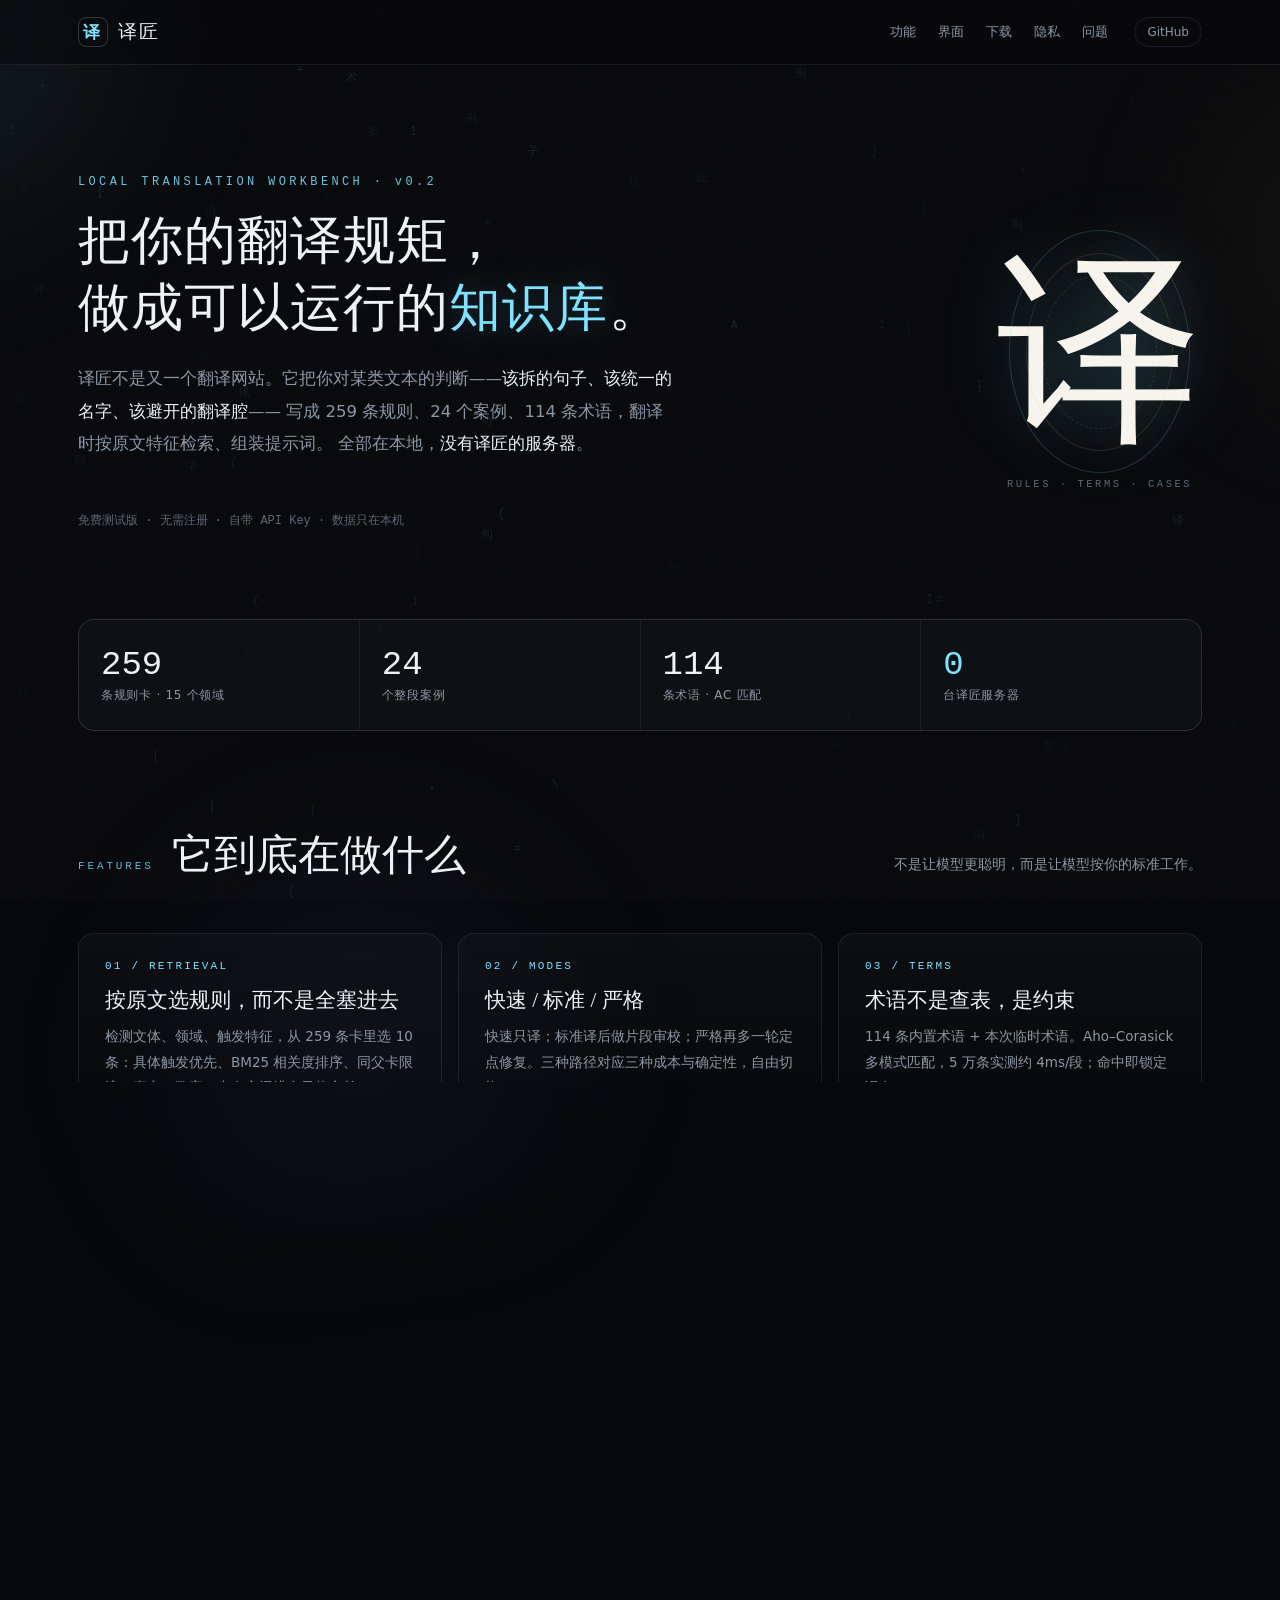
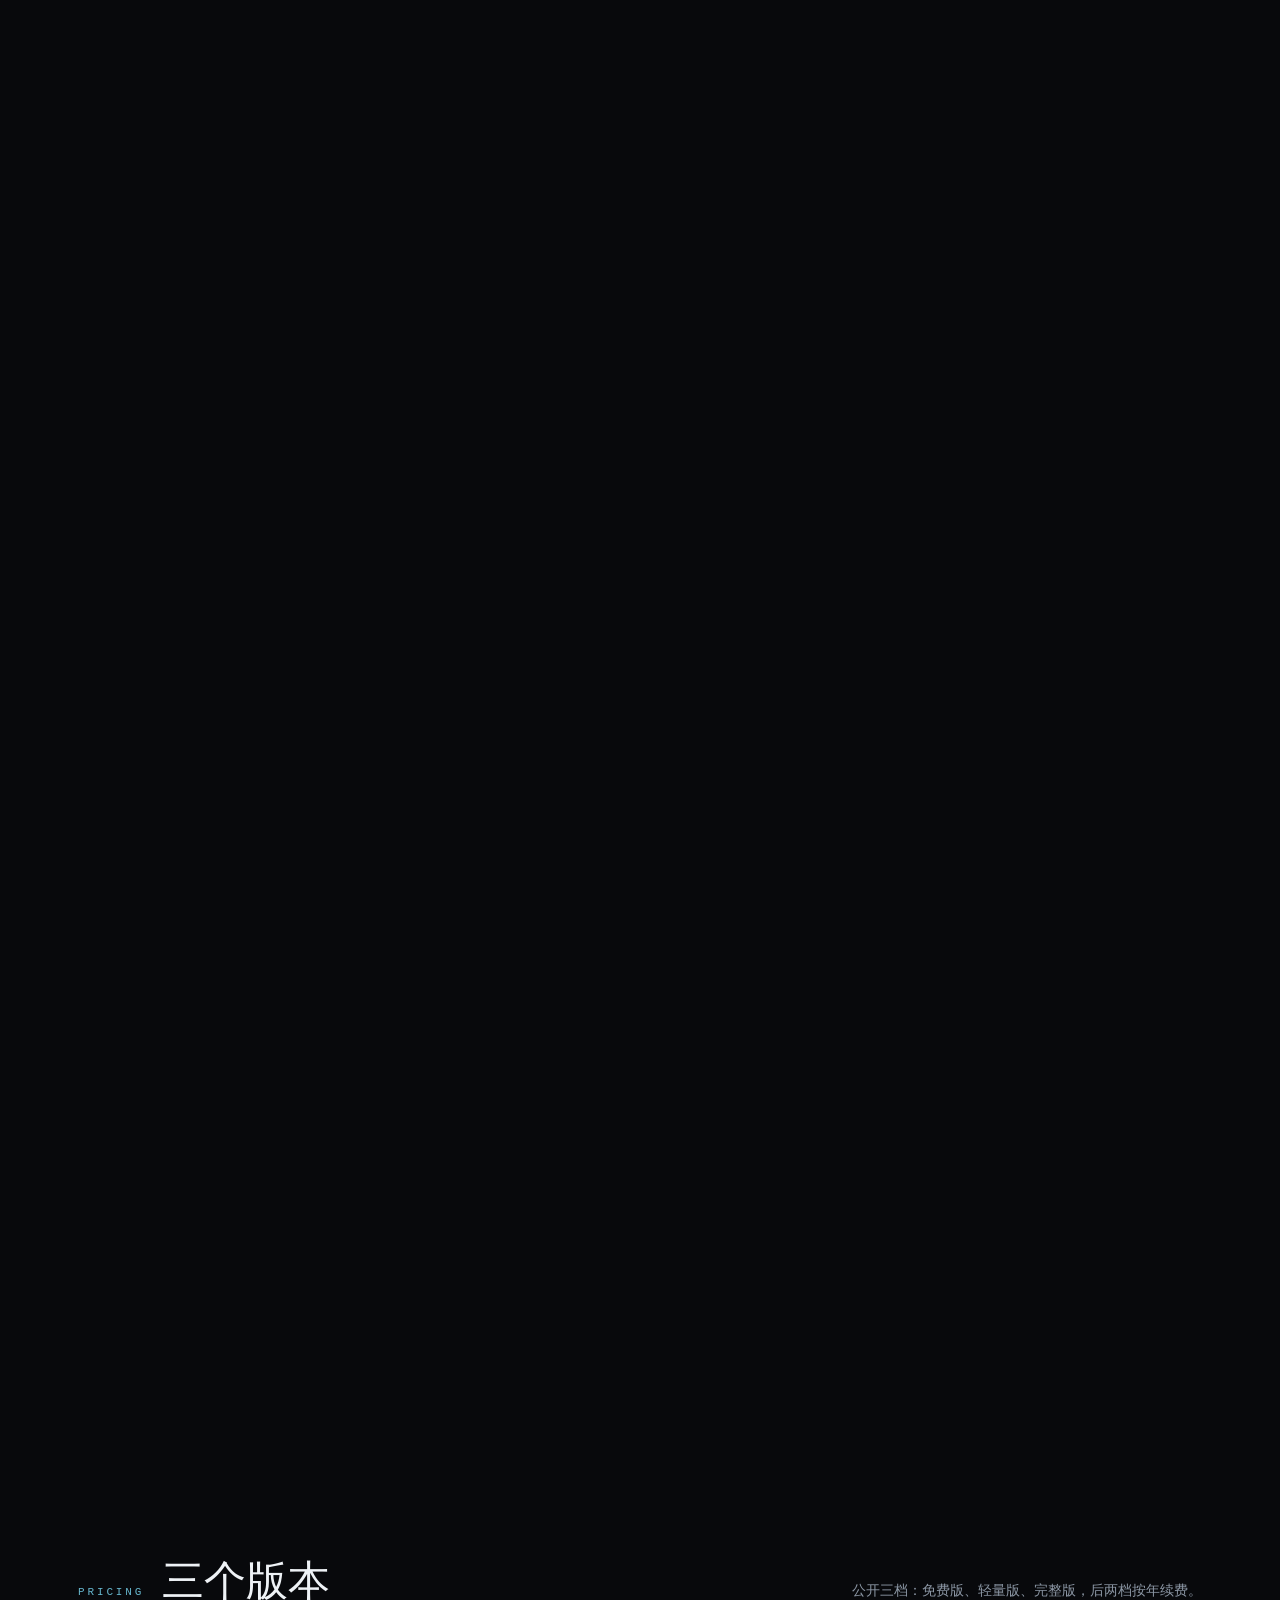
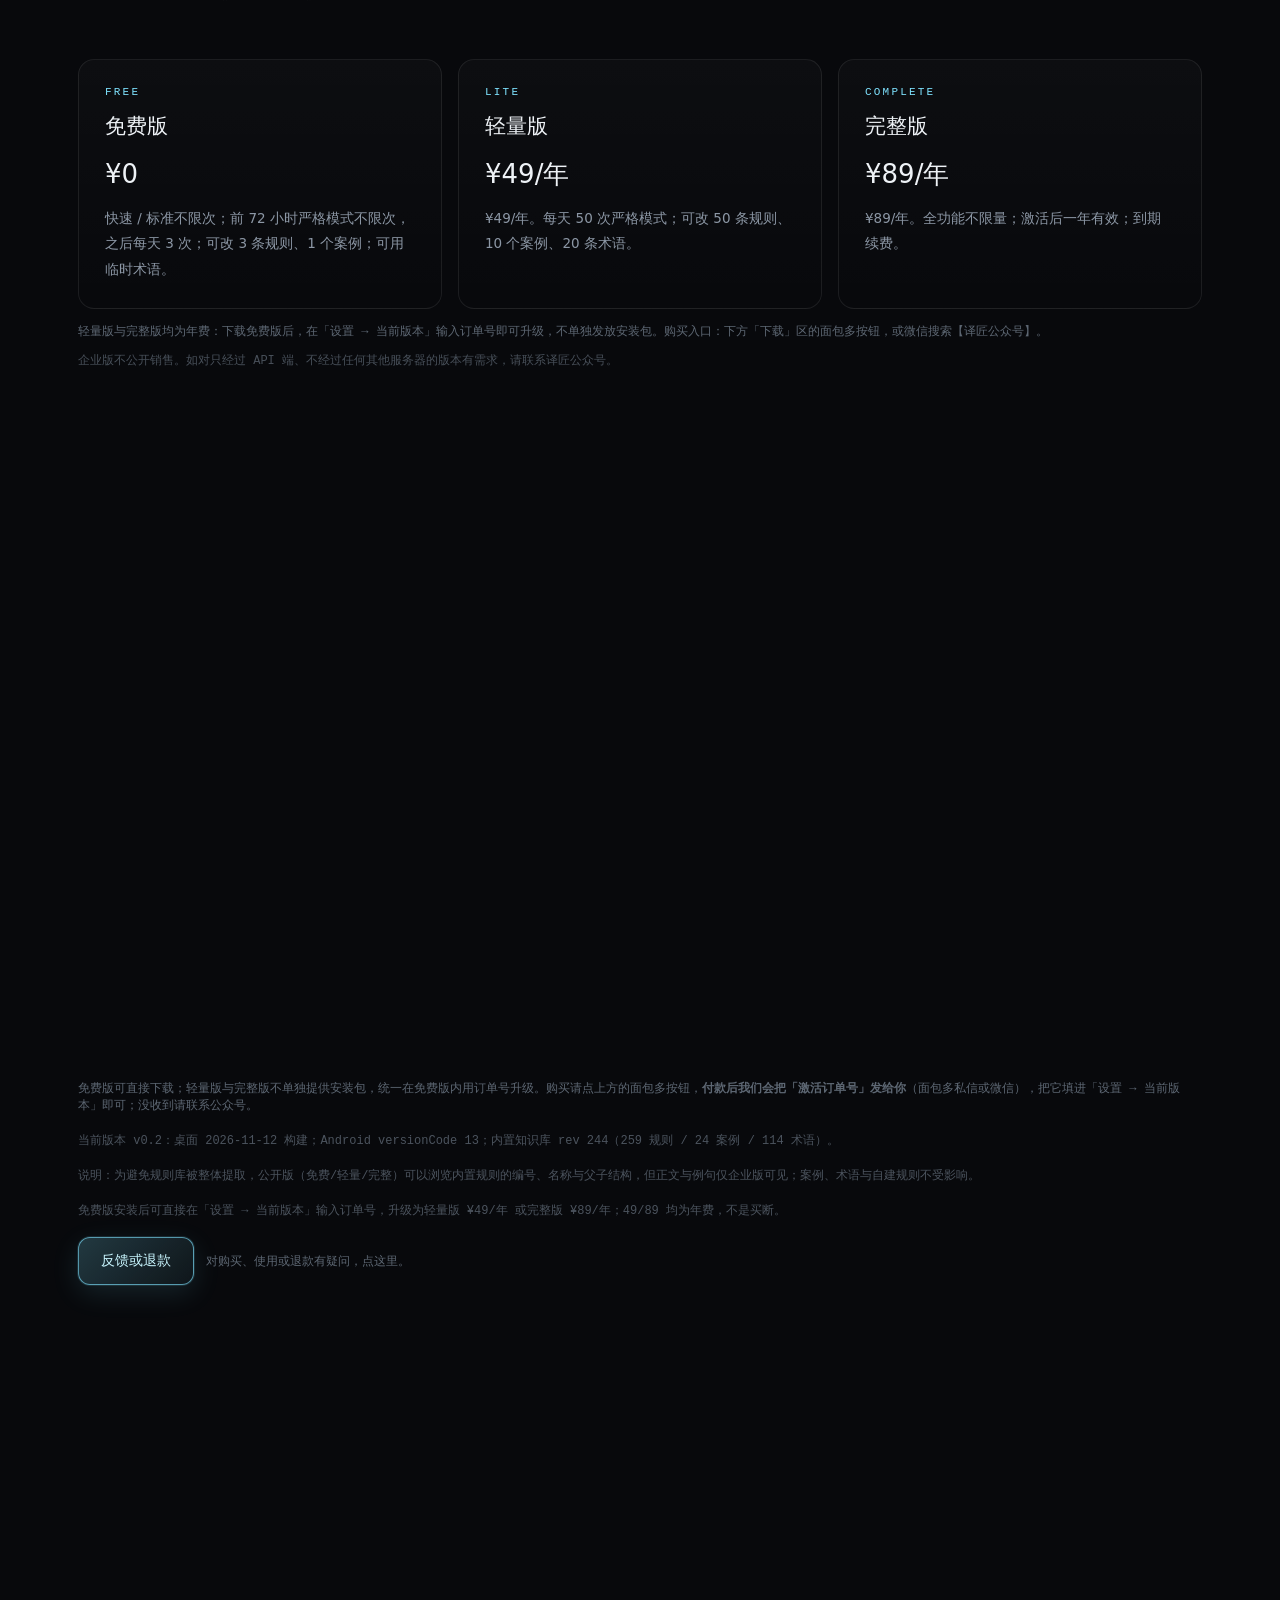
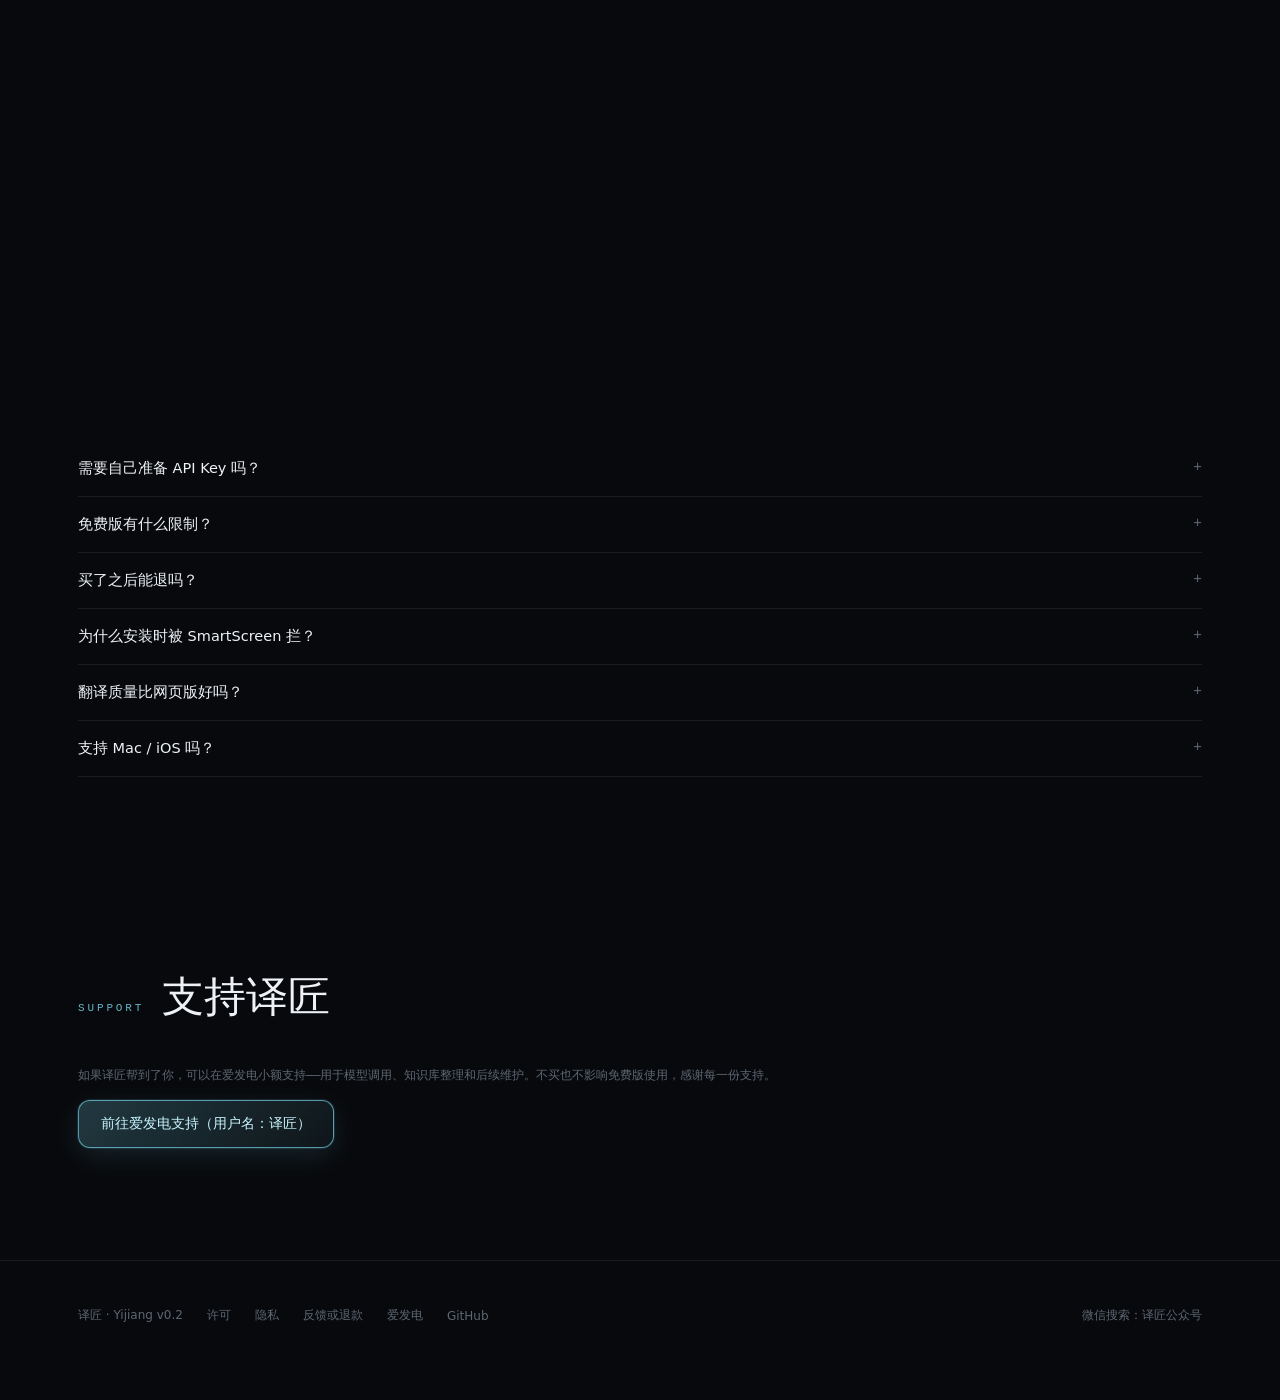
==== docs/index.html @ 6103baf6 "site: 爱发电改为下单页链接；versionCode 13" ====
<!doctype html>
<html lang="zh-CN">
<head>
<meta charset="utf-8" />
<meta name="viewport" content="width=device-width, initial-scale=1" />
<title>译匠 · 把你的翻译规矩，变成一套可以运行的知识库</title>
<meta name="description" content="译匠是一个装在本机的英汉翻译工作台：259 条规则、24 个案例、114 条术语，全部在本地。免费测试版，Windows 与 Android 可直接下载。" />
<meta name="theme-color" content="#08090c" />
<meta property="og:type" content="website" />
<meta property="og:title" content="译匠 · 把你的翻译规矩，变成一套可以运行的知识库" />
<meta property="og:description" content="本机运行的英汉翻译工作台：259 条规则、24 个案例、114 条术语参与提示词。免费测试版，Windows 与 Android 可直接下载。" />
<meta property="og:image" content="assets/desktop-main.png" />
<meta name="twitter:card" content="summary_large_image" />
<meta name="twitter:title" content="译匠 · 本地翻译工作台" />
<meta name="twitter:description" content="按你的规则与术语翻译，没有服务器，数据在本机。" />
<meta name="twitter:image" content="assets/desktop-main.png" />
<script src="config.js"></script>
<link rel="icon" href="data:image/svg+xml,%3Csvg xmlns='http://www.w3.org/2000/svg' viewBox='0 0 64 64'%3E%3Crect width='64' height='64' rx='14' fill='%230b0d10'/%3E%3Ctext x='32' y='46' font-size='40' text-anchor='middle' fill='%23eef2f6' font-family='serif'%3E%E8%AF%91%3C/text%3E%3C/svg%3E" />
<style>
  :root{
    --bg:#08090c; --bg2:#0c0f14; --ink:#eef2f6; --dim:#8c97a5; --faint:#5d6773;
    --teal:#7fe3ff; --amber:#ffb15c; --line:rgba(255,255,255,.08);
    --serif:"Songti SC","Noto Serif SC","Source Han Serif SC",SimSun,Georgia,serif;
    --sans:"PingFang SC","Microsoft YaHei","Noto Sans SC",system-ui,-apple-system,sans-serif;
    --mono:Consolas,"SFMono-Regular",Menlo,monospace;
  }
  *{box-sizing:border-box}
  html{scroll-behavior:smooth}
  body{
    margin:0;background:var(--bg);color:var(--ink);font-family:var(--sans);
    -webkit-font-smoothing:antialiased;overflow-x:hidden;
  }
  a{color:inherit;text-decoration:none}
  canvas#bg{position:fixed;inset:0;width:100%;height:100%;z-index:0;opacity:.55;pointer-events:none}
  .aurora{position:fixed;inset:-20%;z-index:0;pointer-events:none;filter:blur(80px);opacity:.5}
  .aurora i{position:absolute;display:block;border-radius:50%}
  .a1{width:46vw;height:46vw;left:-8vw;top:-6vw;background:radial-gradient(circle,rgba(127,227,255,.20),transparent 65%);animation:drift1 26s ease-in-out infinite alternate}
  .a2{width:40vw;height:40vw;right:-6vw;top:18vh;background:radial-gradient(circle,rgba(255,177,92,.14),transparent 65%);animation:drift2 32s ease-in-out infinite alternate}
  .a3{width:52vw;height:52vw;left:22vw;bottom:-24vw;background:radial-gradient(circle,rgba(120,140,255,.12),transparent 65%);animation:drift1 38s ease-in-out infinite alternate-reverse}
  @keyframes drift1{to{transform:translate3d(6vw,4vh,0) scale(1.12)}}
  @keyframes drift2{to{transform:translate3d(-5vw,-3vh,0) scale(1.08)}}
  .grain{position:fixed;inset:0;z-index:1;pointer-events:none;opacity:.05;
    background-image:url("data:image/svg+xml,%3Csvg xmlns='http://www.w3.org/2000/svg' width='160' height='160'%3E%3Cfilter id='n'%3E%3CfeTurbulence type='fractalNoise' baseFrequency='.8' numOctaves='2'/%3E%3C/filter%3E%3Crect width='160' height='160' filter='url(%23n)' opacity='.55'/%3E%3C/svg%3E")}
  .wrap{position:relative;z-index:2;max-width:1180px;margin:0 auto;padding:0 28px}

  nav{position:sticky;top:0;z-index:20;backdrop-filter:blur(14px);background:rgba(8,9,12,.55);border-bottom:1px solid var(--line)}
  nav .wrap{display:flex;align-items:center;gap:26px;height:64px}
  .brand{display:flex;align-items:center;gap:10px;font-family:var(--serif);font-size:19px;letter-spacing:.12em}
  .brand b{display:grid;place-items:center;width:30px;height:30px;border:1px solid rgba(255,255,255,.18);border-radius:8px;font-size:17px;color:var(--teal)}
  nav .links{display:flex;gap:22px;margin-left:auto;font-size:13px;color:var(--dim)}
  nav .links a:hover{color:var(--ink)}
  nav .gh{font-size:12px;border:1px solid var(--line);padding:7px 12px;border-radius:999px;color:var(--dim)}
  nav .gh:hover{color:var(--ink);border-color:rgba(255,255,255,.25)}

  header{display:flex;align-items:center;padding:110px 0 70px;position:relative}
  .hero{display:grid;grid-template-columns:minmax(0,1.28fr) minmax(0,.72fr);gap:48px;align-items:center;width:100%;min-width:0}
  .hero>div{min-width:0}
  .eyebrow{font-family:var(--mono);font-size:12px;letter-spacing:.28em;color:var(--teal);opacity:.85}
  h1{font-family:var(--serif);font-weight:500;font-size:clamp(30px,4.1vw,58px);line-height:1.28;margin:18px 0 0;letter-spacing:.02em;max-width:100%;overflow-wrap:anywhere}
  h1 em{font-style:normal;color:var(--teal);text-shadow:0 0 38px rgba(127,227,255,.28)}
  .lede{margin-top:22px;font-size:16.5px;line-height:1.95;color:var(--dim);max-width:36em;overflow-wrap:anywhere}
  .lede b{color:var(--ink);font-weight:500}
  .cta{display:flex;gap:12px;margin-top:34px;flex-wrap:wrap}
  .btn{display:inline-flex;align-items:center;gap:10px;padding:14px 22px;border-radius:12px;font-size:14px;border:1px solid var(--line);transition:.25s;background:rgba(255,255,255,.02)}
  .btn:hover{transform:translateY(-2px);border-color:rgba(255,255,255,.26);background:rgba(255,255,255,.05)}
  .btn.primary{background:linear-gradient(135deg,rgba(127,227,255,.16),rgba(127,227,255,.04));border-color:rgba(127,227,255,.4);color:#dff8ff}
  .btn small{display:block;color:var(--faint);font-size:10.5px;margin-top:2px}
  .note{margin-top:18px;font-size:12px;color:var(--faint);font-family:var(--mono)}

  .glyph{position:relative;display:grid;place-items:center;aspect-ratio:1;max-width:420px;margin-left:auto}
  .glyph .ring{position:absolute;inset:6%;border:1px solid rgba(127,227,255,.18);border-radius:50%;animation:spin 26s linear infinite}
  .glyph .ring:nth-child(2){inset:14%;border-color:rgba(255,177,92,.14);animation-duration:40s;animation-direction:reverse}
  .glyph .ring:nth-child(3){inset:22%;border-style:dashed;border-color:rgba(255,255,255,.1);animation-duration:60s}
  @keyframes spin{to{transform:rotate(360deg)}}
  .glyph .zi{font-family:var(--serif);font-size:clamp(120px,16vw,210px);color:#f7f4ee;text-shadow:0 0 60px rgba(127,227,255,.22),0 0 120px rgba(127,227,255,.1);animation:breathe 6s ease-in-out infinite}
  @keyframes breathe{0%,100%{opacity:.92;transform:scale(1)}50%{opacity:1;transform:scale(1.02)}}
  .glyph .cap{position:absolute;bottom:0;font-family:var(--mono);font-size:10.5px;letter-spacing:.24em;color:var(--faint);white-space:nowrap}

  .stats{display:grid;grid-template-columns:repeat(4,1fr);gap:1px;background:var(--line);border:1px solid var(--line);border-radius:16px;overflow:hidden;margin:20px 0 0}
  .stat{background:rgba(10,12,16,.72);padding:26px 22px}
  .stat b{display:block;font-family:var(--mono);font-size:34px;font-weight:500;color:var(--ink)}
  .stat span{font-size:12px;color:var(--dim);letter-spacing:.06em}
  .stat i{font-style:normal;color:var(--teal)}

  section{padding:96px 0;position:relative}
  .sec-head{display:flex;align-items:baseline;gap:18px;margin-bottom:42px}
  .sec-head h2{font-family:var(--serif);font-weight:500;font-size:clamp(28px,3.4vw,42px);margin:0}
  .sec-head span{font-family:var(--mono);font-size:11px;letter-spacing:.26em;color:var(--teal);opacity:.8}
  .sec-head p{color:var(--dim);font-size:14px;margin-left:auto;max-width:30em;line-height:1.8}

  .grid{display:grid;grid-template-columns:repeat(3,1fr);gap:16px}
  .card{border:1px solid var(--line);border-radius:16px;padding:26px;background:linear-gradient(180deg,rgba(255,255,255,.025),rgba(255,255,255,.005));transition:.3s;position:relative;overflow:hidden}
  .card:hover{transform:translateY(-4px);border-color:rgba(127,227,255,.24)}
  .card:before{content:"";position:absolute;inset:0;pointer-events:none;background:radial-gradient(400px 160px at 20% 0,rgba(127,227,255,.08),transparent 70%);opacity:0;transition:.3s}
  .card:hover:before{opacity:1}
  .card .k{font-family:var(--mono);font-size:11px;color:var(--teal);letter-spacing:.2em}
  .card h3{font-family:var(--serif);font-weight:500;font-size:21px;margin:14px 0 10px}
  .card p{font-size:13.5px;line-height:1.9;color:var(--dim);margin:0}

  .shots{display:grid;grid-template-columns:1.35fr .65fr;gap:18px;align-items:start}
  .shot{border:1px solid var(--line);border-radius:16px;overflow:hidden;background:#0b0e12;position:relative}
  .shot img{width:100%;display:block;opacity:.95;max-height:520px;object-fit:cover;object-position:top center}
  .shot .tag{position:absolute;left:14px;top:14px;font-family:var(--mono);font-size:10.5px;letter-spacing:.16em;color:var(--teal);background:rgba(8,10,14,.7);border:1px solid rgba(127,227,255,.2);padding:5px 9px;border-radius:6px}
  .shot-row{display:grid;grid-template-columns:1fr 1fr;gap:18px;margin-top:18px}

  .steps{display:grid;grid-template-columns:repeat(3,1fr);gap:18px;counter-reset:s}
  .step{border-top:1px solid var(--line);padding-top:20px;position:relative}
  .step:before{counter-increment:s;content:"0" counter(s);font-family:var(--mono);font-size:11px;color:var(--amber);letter-spacing:.2em}
  .step h3{font-size:17px;margin:12px 0 8px;font-weight:500}
  .step p{color:var(--dim);font-size:13px;line-height:1.85;margin:0}

  .btn-refund{border-color:rgba(127,227,255,.62);color:#c9f6ff;background:linear-gradient(135deg,rgba(127,227,255,.22),rgba(127,227,255,.06));box-shadow:0 0 0 1px rgba(127,227,255,.12),0 8px 28px rgba(127,227,255,.12)}
  .btn-refund:hover{border-color:rgba(127,227,255,.9);color:#eaffff;box-shadow:0 0 0 1px rgba(127,227,255,.25),0 10px 34px rgba(127,227,255,.22)}
  .warn-banner{display:flex;gap:12px;align-items:flex-start;border:1px solid rgba(255,196,92,.45);background:rgba(255,196,92,.08);border-radius:12px;padding:14px 16px;margin:18px 0 0;color:#ffd9a0;font-size:13.5px;line-height:1.8}
  .warn-banner b{color:#ffe6bc}
  .dl{display:grid;grid-template-columns:repeat(3,1fr);gap:18px}
  .dl .card{padding:30px}
  .dl .meta{font-family:var(--mono);font-size:11px;color:var(--faint);margin-top:14px}
  .dl .btn{margin-top:18px;width:100%;justify-content:center}

  .privacy{display:grid;grid-template-columns:1fr 1fr;gap:40px;align-items:center;border:1px solid var(--line);border-radius:20px;padding:38px;background:rgba(255,255,255,.015)}
  .privacy h2{font-family:var(--serif);font-weight:500;font-size:30px;margin:0 0 14px}
  .privacy p{color:var(--dim);font-size:13.5px;line-height:1.95;margin:0 0 10px}
  .kv{font-family:var(--mono);font-size:12px;color:var(--dim);display:grid;gap:9px}
  .kv b{color:var(--ink);font-weight:500}

  details{border-bottom:1px solid var(--line);padding:18px 0}
  details summary{cursor:pointer;font-size:14.5px;list-style:none;display:flex;justify-content:space-between;gap:20px}
  details summary::-webkit-details-marker{display:none}
  details summary:after{content:"+";color:var(--faint);font-family:var(--mono)}
  details[open] summary:after{content:"–"}
  details p{color:var(--dim);font-size:13px;line-height:1.9;margin:12px 0 0}

  .sums{border:1px solid var(--line);border-radius:12px;margin-top:20px;padding:0 18px;background:rgba(255,255,255,.012)}
  .sums summary{padding:14px 0;font-size:13px;color:var(--dim)}
  .sums-body{padding:0 0 16px;display:grid;gap:12px}
  .sums pre{margin:0;font-family:var(--mono);font-size:11.5px;line-height:1.9;color:var(--faint);white-space:pre-wrap;word-break:break-all}
  .sums .btn{justify-self:start;padding:8px 14px;font-size:12px;cursor:pointer}
  .sums .btn.done{border-color:rgba(127,227,255,.5);color:var(--teal)}
  footer{border-top:1px solid var(--line);padding:46px 0 70px;color:var(--faint);font-size:12px}
  footer .row{display:flex;gap:24px;flex-wrap:wrap;align-items:center}
  footer a:hover{color:var(--ink)}

  .reveal{opacity:0;transform:translateY(18px);transition:opacity .8s cubic-bezier(.2,.7,.2,1),transform .8s cubic-bezier(.2,.7,.2,1)}
  .reveal.in{opacity:1;transform:none}

  @media (max-width:900px){
    .hero{grid-template-columns:1fr;gap:34px}
    .glyph{max-width:280px;margin:0 auto}
    .stats{grid-template-columns:repeat(2,1fr)}
    .grid,.dl,.steps{grid-template-columns:1fr}
    .shots,.privacy{grid-template-columns:1fr}
    .shot-row{grid-template-columns:1fr}
    nav .links{display:none}
    section{padding:70px 0}
    .sec-head{flex-direction:column;gap:8px}
    .sec-head p{margin-left:0}
  }
  @media (max-width:520px){
    .wrap{padding:0 20px}
    header{padding:56px 0 26px}
    .hero{gap:22px}
    h1{font-size:26px;line-height:1.34}
    .lede{font-size:13.5px;line-height:1.9;margin-top:16px}
    .eyebrow{font-size:10.5px;letter-spacing:.2em}
    .cta{gap:9px;margin-top:22px}
    .cta .btn{width:100%;justify-content:center;padding:12px 16px}
    .note{font-size:11px;line-height:1.7}
    .glyph{max-width:168px}
    .glyph .cap{font-size:8.5px;letter-spacing:.12em;bottom:-2px}
    .stats{grid-template-columns:1fr 1fr;margin-top:8px}
    .stat{padding:18px 16px}
    .stat b{font-size:26px}
    .stat span{font-size:11px}
    section{padding:52px 0}
    .sec-head{margin-bottom:26px}
    .sec-head h2{font-size:26px}
    .card{padding:20px}
    .privacy{padding:24px 20px}
    .privacy h2{font-size:24px}
    .shot img{max-height:360px}
    footer{padding:32px 0 48px}
  }
</style>
</head>
<body>
<canvas id="bg"></canvas>
<div class="aurora"><i class="a1"></i><i class="a2"></i><i class="a3"></i></div>
<div class="grain"></div>

<nav>
  <div class="wrap">
    <a class="brand" href="#top"><b>译</b>译匠</a>
    <div class="links">
      <a href="#features">功能</a>
      <a href="#shots">界面</a>
      <a href="#download">下载</a>
      <a href="#privacy">隐私</a>
      <a href="#faq">问题</a>
    </div>
    <a class="gh" data-github href="https://github.com" target="_blank" rel="noopener">GitHub</a>
  </div>
</nav>

<header id="top">
  <div class="wrap hero">
    <div>
      <div class="eyebrow">LOCAL TRANSLATION WORKBENCH · v0.2</div>
      <h1>把你的翻译规矩，<br/>做成可以运行的<em>知识库</em>。</h1>
      <p class="lede">
        译匠不是又一个翻译网站。它把你对某类文本的判断——<b>该拆的句子、该统一的名字、该避开的翻译腔</b>——
        写成 259 条规则、24 个案例、114 条术语，翻译时按原文特征检索、组装提示词。
        全部在本地，<b>没有译匠的服务器</b>。
      </p>
      <div class="cta">
        
        
        
      </div>
      <div class="note">免费测试版 · 无需注册 · 自带 API Key · 数据只在本机</div>
    </div>
    <div class="glyph">
      <span class="ring"></span><span class="ring"></span><span class="ring"></span>
      <span class="zi">译</span>
      <span class="cap">RULES · TERMS · CASES</span>
    </div>
  </div>
</header>

<div class="wrap">
  <div class="stats reveal">
    <div class="stat"><b>259</b><span>条规则卡 · 15 个领域</span></div>
    <div class="stat"><b>24</b><span>个整段案例</span></div>
    <div class="stat"><b>114</b><span>条术语 · AC 匹配</span></div>
    <div class="stat"><b><i>0</i></b><span>台译匠服务器</span></div>
  </div>
</div>

<section id="features">
  <div class="wrap">
    <div class="sec-head reveal"><span>FEATURES</span><h2>它到底在做什么</h2><p>不是让模型更聪明，而是让模型按你的标准工作。</p></div>
    <div class="grid">
      <div class="card reveal"><div class="k">01 / RETRIEVAL</div><h3>按原文选规则，而不是全塞进去</h3><p>检测文体、领域、触发特征，从 259 条卡里选 10 条：具体触发优先、BM25 相关度排序、同父卡限流。事实、数字、专名永远排在风格之前。</p></div>
      <div class="card reveal"><div class="k">02 / MODES</div><h3>快速 / 标准 / 严格</h3><p>快速只译；标准译后做片段审校；严格再多一轮定点修复。三种路径对应三种成本与确定性，自由切换。</p></div>
      <div class="card reveal"><div class="k">03 / TERMS</div><h3>术语不是查表，是约束</h3><p>114 条内置术语 + 本次临时术语。Aho–Corasick 多模式匹配，5 万条实测约 4ms/段；命中即锁定译名。</p></div>
      <div class="card reveal"><div class="k">04 / CASES</div><h3>整段案例，学的是处理方式</h3><p>24 个整段参考译例，覆盖文学、诗歌、政经、法律、商务、科技、旅游。只取方法，不要求照抄。</p></div>
      <div class="card reveal"><div class="k">05 / KNOWLEDGE</div><h3>父子卡、方向、阶段、冲突组</h3><p>规则有 scope、stage、direction、trigger、precedence、conflict_group。同层冲突按“具体优先”，仍冲突则显式标记，不静默裁决。</p></div>
      <div class="card reveal"><div class="k">06 / PRIVACY</div><h3>没有内容服务器</h3><p>历史在 SQLite，知识库与 Key 用 DPAPI 加密。原文只发往你选择的模型接口；公开版只有在线激活/续期会连接许可服务器，且只传订单号、随机安装 ID 与激活码。</p></div>
    </div>
  </div>
</section>

<section id="shots">
  <div class="wrap">
    <div class="sec-head reveal"><span>INTERFACE</span><h2>界面</h2><p>左边原文，右边译文；知识库中的案例与术语可浏览；内置规则只显示名称与结构，正文仅企业版开放。</p></div>
    <div class="shots">
      <div class="shot reveal"><span class="tag">DESKTOP · MAIN</span><img src="assets/desktop-main.png" alt="译匠桌面端主界面" loading="lazy" /></div>
      <div class="shot reveal"><span class="tag">ANDROID · HOME</span><img src="assets/android-home.png" alt="译匠 Android 主界面" loading="lazy" /></div>
    </div>
    <div class="shot-row">
      <div class="shot reveal"><span class="tag">KNOWLEDGE BASE</span><img src="assets/desktop-kb.png" alt="知识库规则树" loading="lazy" /></div>
      <div class="shot reveal"><span class="tag">TERMS</span><img src="assets/desktop-terms.png" alt="术语库" loading="lazy" /></div>
    </div>
  </div>
</section>

<section>
  <div class="wrap">
    <div class="sec-head reveal"><span>HOW</span><h2>三步开始</h2></div>
    <div class="steps">
      <div class="step reveal"><h3>安装</h3><p>Windows 双击 Setup 或解压免安装包；Android 安装 APK。首次启动会创建本机数据目录。</p></div>
      <div class="step reveal"><h3>填一个 Key</h3><p>设置里选服务商，填 OpenAI 兼容地址和 API Key。Key 只存在本机。</p></div>
      <div class="step reveal"><h3>翻译</h3><p>粘贴原文，选模式与领域。右侧会显示译文、用到的规则、审校问题。</p></div>
    </div>
  </div>
</section>

<section id="pricing">
  <div class="wrap">
    <div class="sec-head reveal"><span>PRICING</span><h2>三个版本</h2><p>公开三档：免费版、轻量版、完整版，后两档按年续费。</p></div>
    <div class="grid" style="grid-template-columns:repeat(3,1fr)">
      <div class="card reveal"><div class="k">FREE</div><h3>免费版</h3><p style="font-size:26px;color:#eef2f6;margin:6px 0">¥0</p><p>快速 / 标准不限次；前 72 小时严格模式不限次，之后每天 3 次；可改 3 条规则、1 个案例；可用临时术语。</p></div>
      <div class="card reveal"><div class="k">LITE</div><h3>轻量版</h3><p style="font-size:26px;color:#eef2f6;margin:6px 0">¥49/年</p><p>¥49/年。每天 50 次严格模式；可改 50 条规则、10 个案例、20 条术语。</p></div>
      <div class="card reveal"><div class="k">COMPLETE</div><h3>完整版</h3><p style="font-size:26px;color:#eef2f6;margin:6px 0">¥89/年</p><p>¥89/年。全功能不限量；激活后一年有效；到期续费。</p></div>
    </div>
    <p class="note" style="margin-top:14px">轻量版与完整版均为年费：下载免费版后，在「设置 → 当前版本」输入订单号即可升级，不单独发放安装包。购买入口：下方「下载」区的面包多按钮，或微信搜索【译匠公众号】。</p>
    <p class="note" style="margin-top:6px;font-size:12px;opacity:.75">企业版不公开销售。如对只经过 API 端、不经过任何其他服务器的版本有需求，请联系译匠公众号。</p>
  </div>
</section>

<section id="download">
  <div class="wrap">
    <div class="sec-head reveal"><span>DOWNLOAD</span><h2>下载</h2><p>免费版直接下载；轻量版与完整版在免费版内用订单号升级。</p></div>
    <div class="warn-banner reveal"><span>⚠</span><div><b>未做代码签名：</b>Windows SmartScreen 可能提示“未知发布者”。点「更多信息 → 仍要运行」即可安装；如果浏览器拦截，请允许本次下载。</div></div>
    <div class="dl" style="grid-template-columns:repeat(3,1fr)">
      <div class="card reveal">
        <div class="k">FREE · ¥0</div>
        <h3>免费版</h3>
        <p>快速/标准不限次；72 小时后严格模式每天 3 次；可改 3 条规则、1 个案例。</p>
        <div class="meta">Windows 安装包 · Android APK</div>
        <a class="btn primary" href="https://github.com/Yijiang-git/yijiang/releases/download/v0.2/yijiang-free-setup.exe" download>下载 Windows 版</a>
        <a class="btn" href="https://github.com/Yijiang-git/yijiang/releases/download/v0.2/yijiang-free.apk" download style="margin-top:8px">下载 Android 版</a>
      </div>
      <div class="card reveal">
        <div class="k">LITE · ¥49/年</div>
        <h3>轻量版</h3>
        <p>每天 50 次严格模式；可改 50 条规则、10 个案例、20 条术语。年费，在免费版内输入订单号即升级。</p>
        <div class="meta">免费版内升级 · 电脑 / 手机通用</div>
        <a class="btn" href="https://mbd.pub/o/bread/YZaWl5ZyaQ==" target="_blank" rel="noopener">购买轻量版 · ¥49/年</a>
      </div>
      <div class="card reveal">
        <div class="k">COMPLETE · ¥89/年</div>
        <h3>完整版</h3>
        <p>年费、全功能不限量；一年有效，在免费版内输入订单号即升级。</p>
        <div class="meta">免费版内升级 · 电脑 / 手机通用</div>
        <a class="btn" href="https://mbd.pub/o/bread/YZaWlZ9xZw==" target="_blank" rel="noopener">购买完整版 · ¥89/年</a>
      </div>
    </div>
    <p class="note">免费版可直接下载；轻量版与完整版不单独提供安装包，统一在免费版内用订单号升级。购买请点上方的面包多按钮，<b>付款后我们会把「激活订单号」发给你</b>（面包多私信或微信），把它填进「设置 → 当前版本」即可；没收到请联系公众号。</p>
    <p class="note" style="font-size:12px;opacity:.8">当前版本 v0.2：桌面 2026-11-12 构建；Android versionCode 13；内置知识库 rev 244（259 规则 / 24 案例 / 114 术语）。</p>
    <p class="note" style="font-size:12px;opacity:.8">说明：为避免规则库被整体提取，公开版（免费/轻量/完整）可以浏览内置规则的编号、名称与父子结构，但正文与例句仅企业版可见；案例、术语与自建规则不受影响。</p>
    <p class="note" style="font-size:12px;opacity:.8">免费版安装后可直接在「设置 → 当前版本」输入订单号，升级为轻量版 ¥49/年 或完整版 ¥89/年；49/89 均为年费，不是买断。</p>
    <p class="note"><a class="btn btn-refund" href="refund.html" target="_blank" rel="noopener">反馈或退款</a>　对购买、使用或退款有疑问，点这里。</p>
  </div>
</section>

<section id="privacy">
  <div class="wrap privacy reveal">
    <div>
      <h2>数据，只在你手里</h2>
      <p>没有账号、没有云同步、没有埋点。历史在 SQLite，知识库与 API Key 用 Windows DPAPI 加密；卸载即删除。</p>
      <p>我们不会说“完全离线”。你点翻译时，原文会发给你自己配置的模型服务商——这一点写在隐私说明第一段。</p>
    </div>
    <div class="kv">
      <div>服务器 <b>无</b></div>
      <div>监听地址 <b>127.0.0.1</b></div>
      <div>API Key <b>DPAPI 加密</b></div>
      <div>历史 <b>本机 SQLite</b></div>
      <div>遥测 <b>无</b></div>
      <a class="btn" data-privacy href="privacy.html" style="margin-top:6px">隐私说明</a>
    </div>
  </div>
</section>

<section id="faq">
  <div class="wrap">
    <div class="sec-head reveal"><span>FAQ</span><h2>常见问题</h2></div>
    <details class="reveal"><summary>需要自己准备 API Key 吗？</summary><p>需要。译匠不代充、不代理。任何 OpenAI 兼容的 <code>/chat/completions</code> 接口都可以，DeepSeek、OpenAI、GLM、Kimi、Qwen、硅基流动等。</p></details>
    <details class="reveal"><summary>免费版有什么限制？</summary><p>快速 / 标准永久免费；首次启动后 72 小时内严格模式不限次，之后每天 3 次；可看完整知识库，可新增 3 条规则、1 个案例，术语只能临时使用。额外精修、片段审校、术语导入、知识库导出为付费能力。每天 3 次用完后只锁严格模式，第二天 0 点恢复。</p></details>
    <details class="reveal"><summary>买了之后能退吗？</summary><p>数字产品不适用七天无理由退款。如需退款或反馈，请移步微信公众号【译匠公众号】说明问题和原因，或在购买渠道按平台流程申请。详见 <a href="refund.html" target="_blank" rel="noopener">反馈或退款</a>。</p></details>
    <details class="reveal"><summary>为什么安装时被 SmartScreen 拦？</summary><p>测试版没有做代码签名。点“更多信息 → 仍要运行”。正式版会考虑签名。</p></details>
    <details class="reveal"><summary>翻译质量比网页版好吗？</summary><p>不一定每句都更好。译匠的差别在于：它按你指定的规则和术语翻译，能告诉你用了哪条规则、哪里被审校改过。质量的上限仍取决于你配置的模型。</p></details>
    <details class="reveal"><summary>支持 Mac / iOS 吗？</summary><p>暂不支持。当前是 Windows 与 Android。</p></details>
  </div>
</section>

<section id="support">
  <div class="wrap">
    <div class="sec-head reveal"><span>SUPPORT</span><h2>支持译匠</h2></div>
    <p class="note reveal">如果译匠帮到了你，可以在爱发电小额支持——用于模型调用、知识库整理和后续维护。不买也不影响免费版使用，感谢每一份支持。</p>
    <p class="reveal"><a class="btn btn-refund" href="https://afdian.com/order/create?plan_id=4a42d462d8ed11f18e5f5254001e7c00&product_type=0&remark=&affiliate_code=" target="_blank" rel="noopener">前往爱发电支持（用户名：译匠）</a></p>
  </div>
</section>

<footer>
  <div class="wrap row">
    <span>译匠 · Yijiang v0.2</span>
    <a href="license.html">许可</a>
    <a href="privacy.html">隐私</a>
    <a href="refund.html" target="_blank" rel="noopener">反馈或退款</a>
    <a href="https://afdian.com/order/create?plan_id=4a42d462d8ed11f18e5f5254001e7c00&product_type=0&remark=&affiliate_code=" target="_blank" rel="noopener">爱发电</a>
    <a data-github href="https://github.com" target="_blank" rel="noopener">GitHub</a>
    <span style="margin-left:auto">微信搜索：译匠公众号</span>
  </div>
</footer>

<script>
(() => {
  const c = document.getElementById('bg');
  const ctx = c.getContext('2d');
  let W, H, dpr;
  const glyphs = "01{}[]<>/\\|=+*#AI译匠规则术语案例句子";
  let parts = [];

  function resize(){
    dpr = Math.min(window.devicePixelRatio || 1, 2);
    W = c.clientWidth; H = c.clientHeight;
    c.width = W * dpr; c.height = H * dpr;
    ctx.setTransform(dpr,0,0,dpr,0,0);
    const n = Math.min(90, Math.floor(W / 16));
    parts = Array.from({length: n}, () => ({
      x: Math.random()*W, y: Math.random()*H,
      v: 6 + Math.random()*22, s: 9 + Math.random()*12,
      ch: glyphs[Math.floor(Math.random()*glyphs.length)],
      a: .06 + Math.random()*.18
    }));
  }
  resize();
  addEventListener('resize', resize);

  let last = performance.now();
  function frame(now){
    const dt = Math.min(.05, (now-last)/1000); last = now;
    ctx.clearRect(0,0,W,H);
    ctx.font = '12px Consolas, monospace';
    for(const p of parts){
      p.y += p.v * dt;
      if(p.y > H + 20){ p.y = -20; p.x = Math.random()*W; p.ch = glyphs[Math.floor(Math.random()*glyphs.length)]; }
      ctx.fillStyle = `rgba(127,227,255,${p.a})`;
      ctx.fillText(p.ch, p.x, p.y);
    }
    requestAnimationFrame(frame);
  }
  requestAnimationFrame(frame);

  const io = new IntersectionObserver((es) => {
    for(const e of es) if(e.isIntersecting){ e.target.classList.add('in'); io.unobserve(e.target); }
  }, {threshold:.12});
  document.querySelectorAll('.reveal').forEach(el => io.observe(el));
})();
</script>

<script>
(() => {
  const cfg = Object.assign({
    owner: "YOUR_GITHUB_NAME",
    repo: "yijiang",
    version: "v0.2",
    useGitHub: false
  }, window.YIJIANG_CONFIG || {});

  const configured = cfg.owner && cfg.owner !== "YOUR_GITHUB_NAME";

  document.querySelectorAll("[data-copy]").forEach(btn => {
    btn.addEventListener("click", async () => {
      const el = document.getElementById(btn.dataset.copy);
      if (!el) return;
      const text = el.textContent.trim();
      try {
        await navigator.clipboard.writeText(text);
      } catch (e) {
        const ta = document.createElement("textarea");
        ta.value = text; document.body.appendChild(ta); ta.select();
        document.execCommand("copy"); ta.remove();
      }
      btn.textContent = "已复制";
      btn.classList.add("done");
      setTimeout(() => { btn.textContent = "复制校验值"; btn.classList.remove("done"); }, 1800);
    });
  });

  const gh = document.querySelector("[data-github]");
  if (gh && configured) gh.href = `https://github.com/${cfg.owner}/${cfg.repo}`;
})();
</script>

</body>
</html>
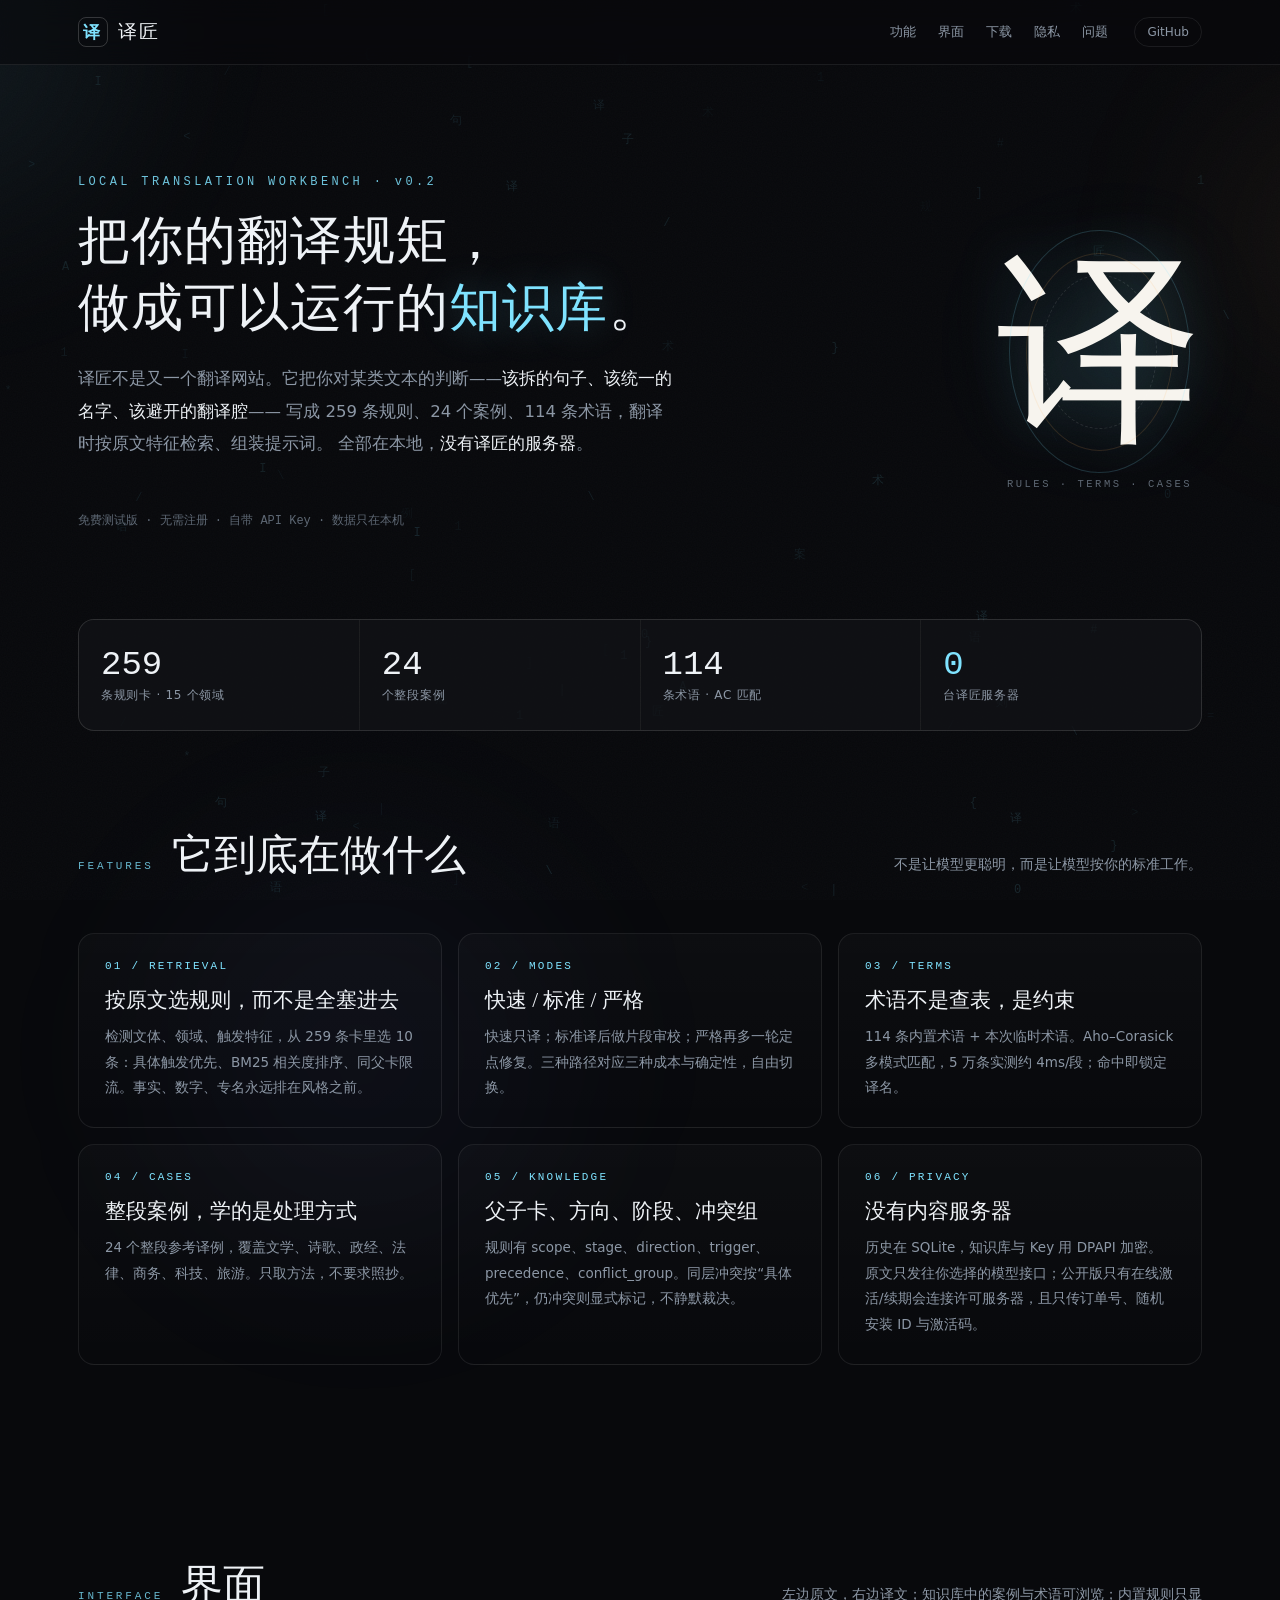
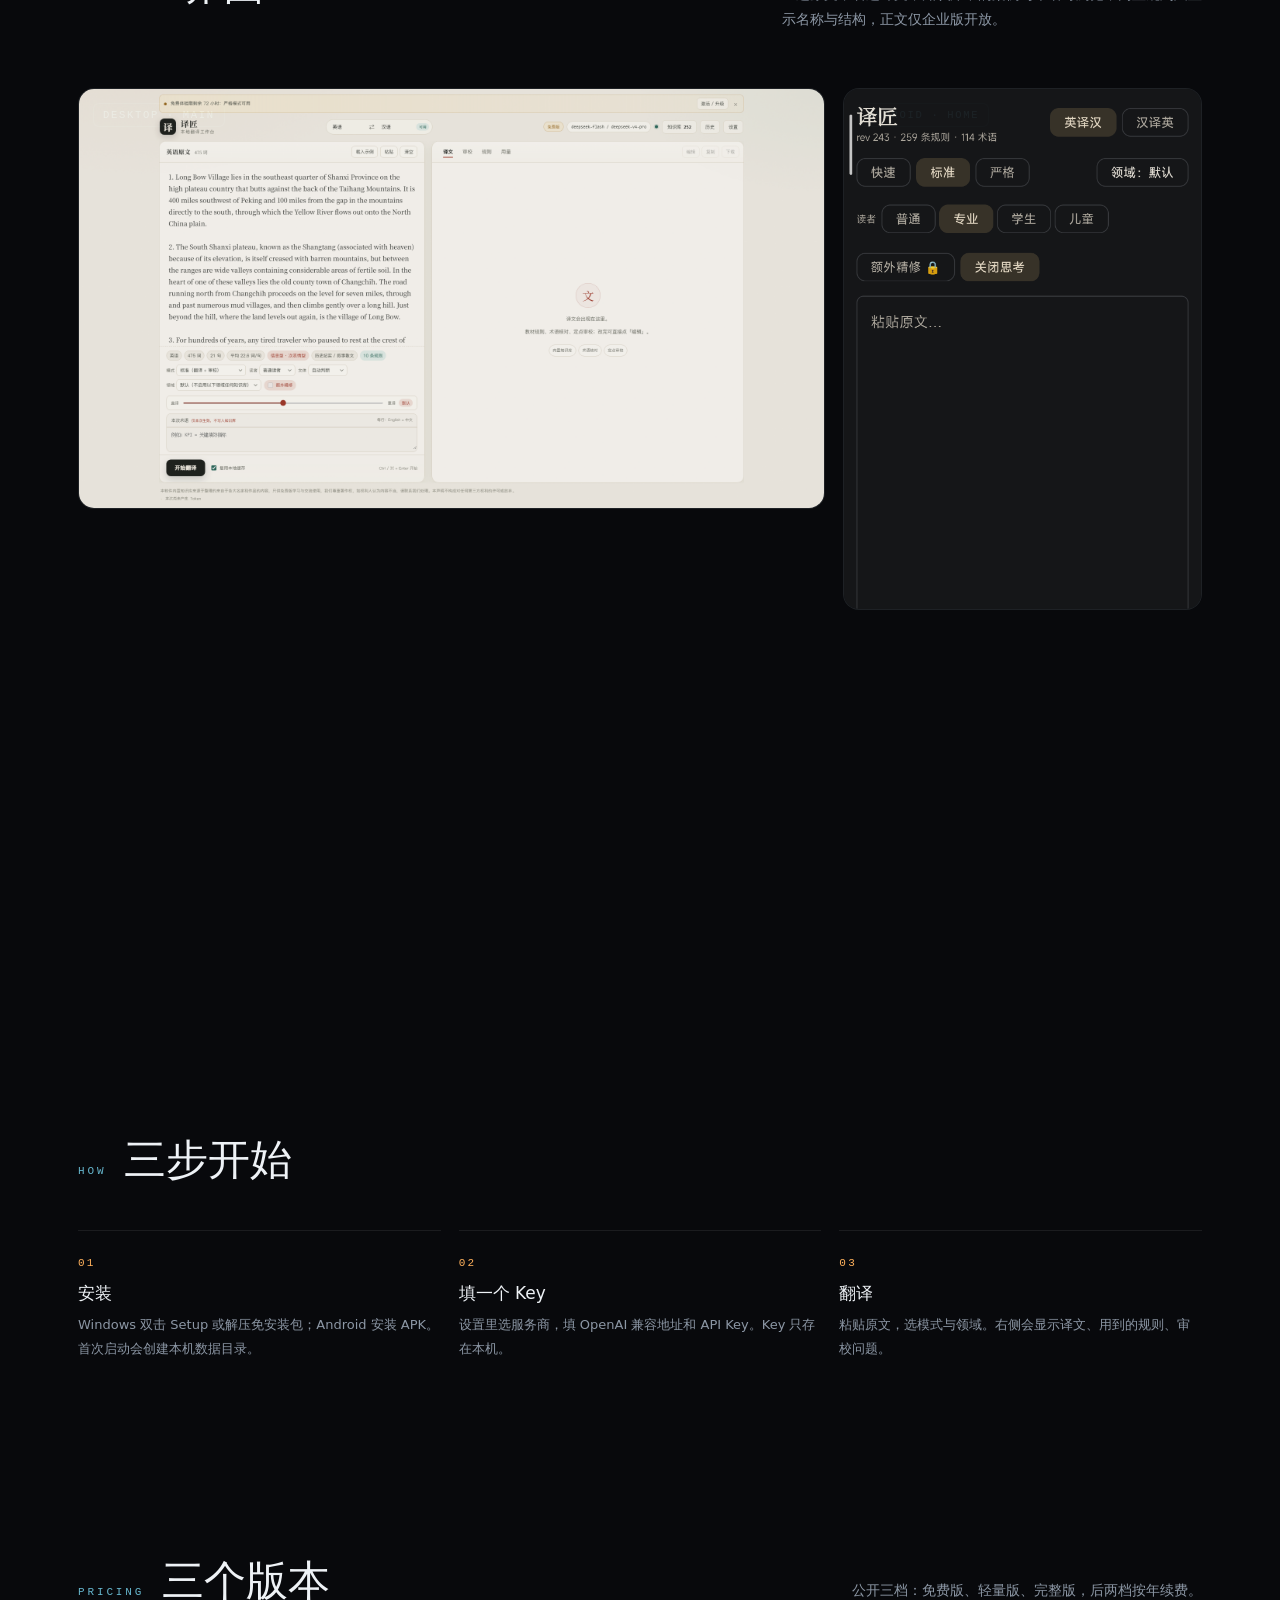
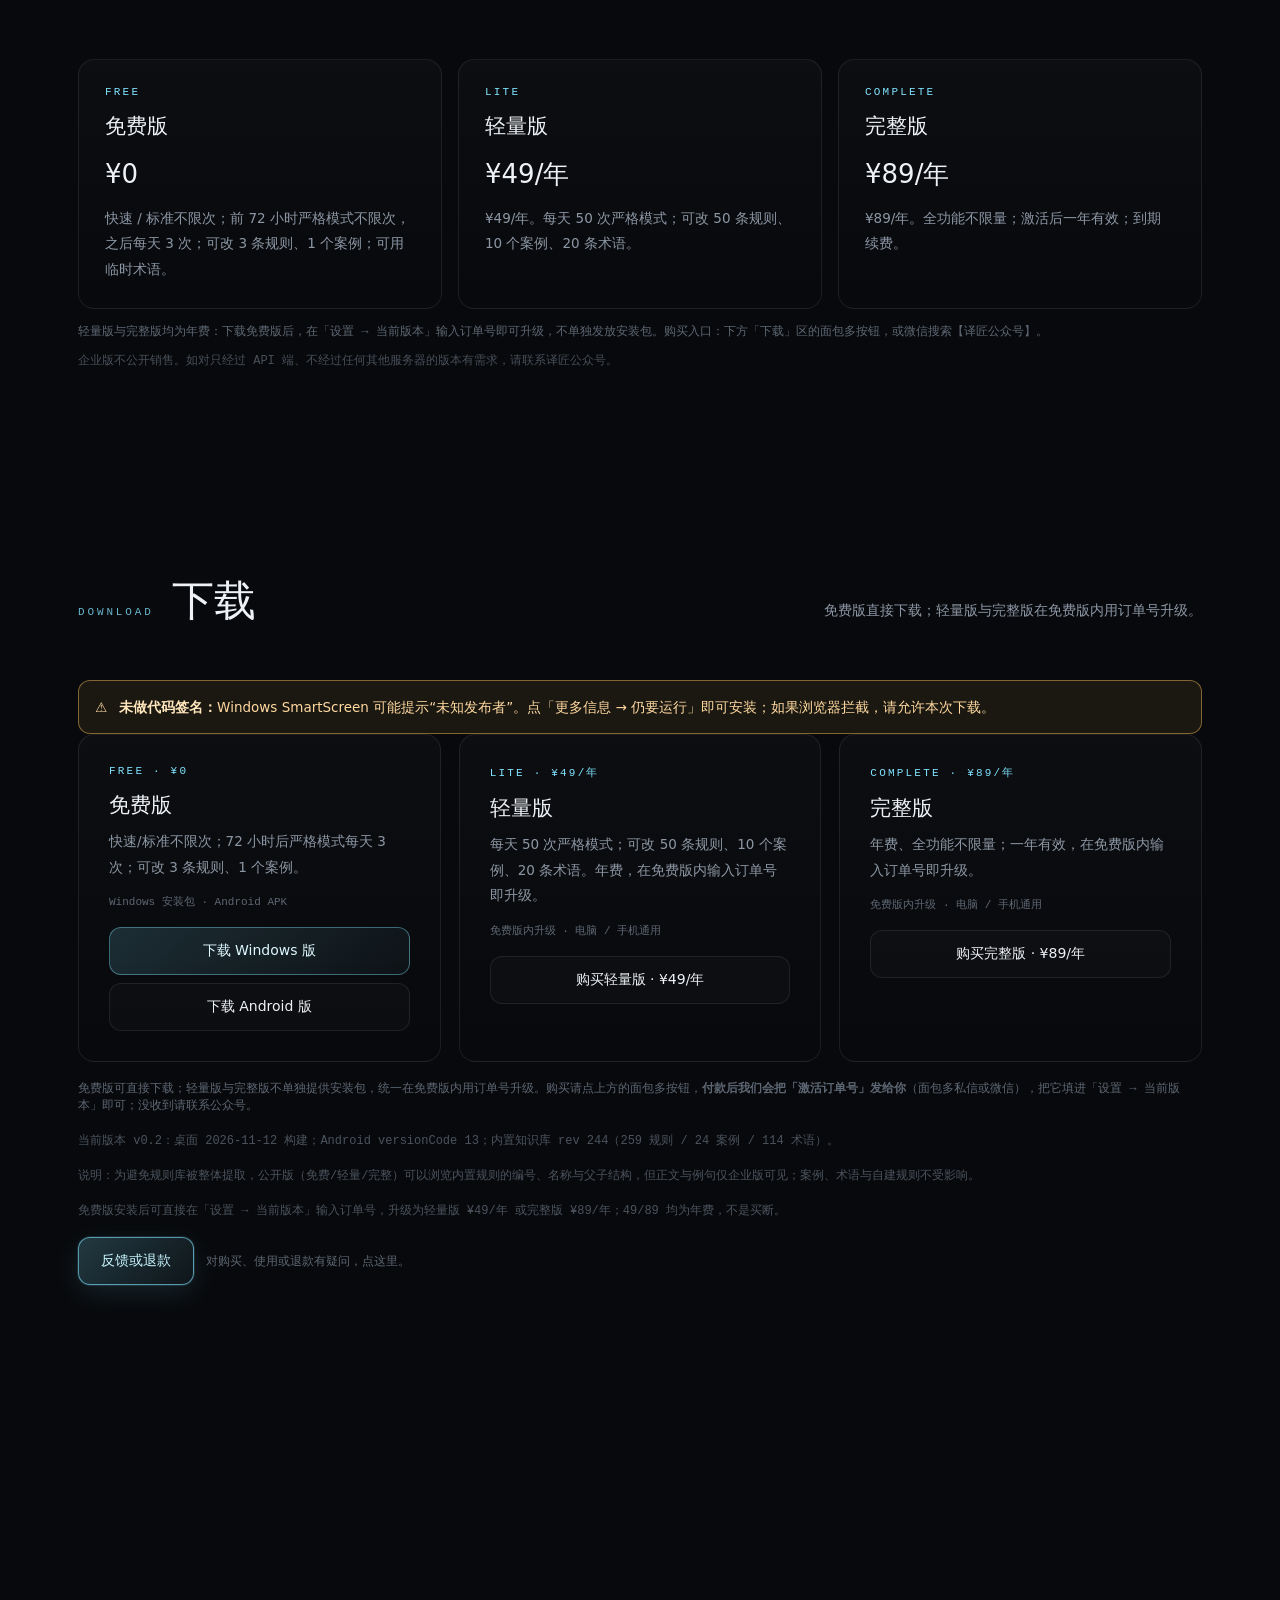
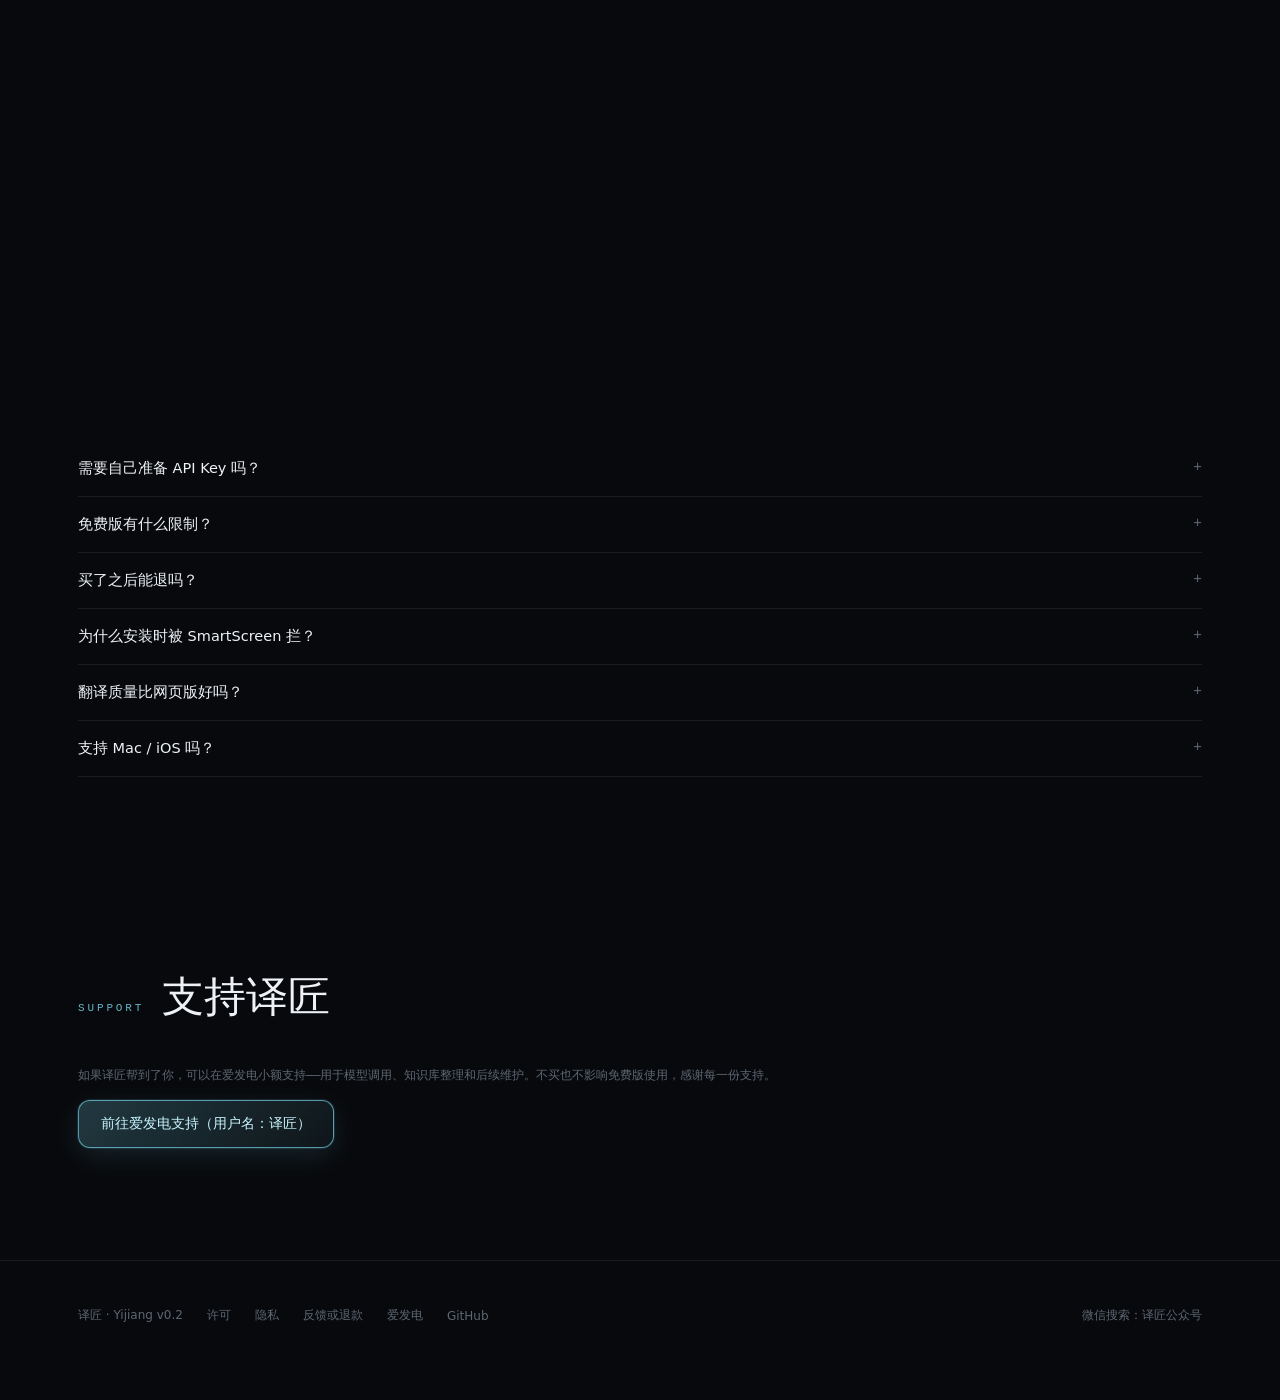
==== commit 091a14c1: "site: FAQ 口径改为「可浏览知识库结构、正文仅企业版」" ====
--- a/docs/index.html
+++ b/docs/index.html
@@ -346,7 +346,7 @@
   <div class="wrap">
     <div class="sec-head reveal"><span>FAQ</span><h2>常见问题</h2></div>
     <details class="reveal"><summary>需要自己准备 API Key 吗？</summary><p>需要。译匠不代充、不代理。任何 OpenAI 兼容的 <code>/chat/completions</code> 接口都可以，DeepSeek、OpenAI、GLM、Kimi、Qwen、硅基流动等。</p></details>
-    <details class="reveal"><summary>免费版有什么限制？</summary><p>快速 / 标准永久免费；首次启动后 72 小时内严格模式不限次，之后每天 3 次；可看完整知识库，可新增 3 条规则、1 个案例，术语只能临时使用。额外精修、片段审校、术语导入、知识库导出为付费能力。每天 3 次用完后只锁严格模式，第二天 0 点恢复。</p></details>
+    <details class="reveal"><summary>免费版有什么限制？</summary><p>快速 / 标准永久免费；首次启动后 72 小时内严格模式不限次，之后每天 3 次；可浏览完整的知识库结构（规则名称、24 个案例、114 条术语，规则正文仅企业版），可新增 3 条规则、1 个案例，术语只能临时使用。额外精修、片段审校、术语导入、知识库导出为付费能力。每天 3 次用完后只锁严格模式，第二天 0 点恢复。</p></details>
     <details class="reveal"><summary>买了之后能退吗？</summary><p>数字产品不适用七天无理由退款。如需退款或反馈，请移步微信公众号【译匠公众号】说明问题和原因，或在购买渠道按平台流程申请。详见 <a href="refund.html" target="_blank" rel="noopener">反馈或退款</a>。</p></details>
     <details class="reveal"><summary>为什么安装时被 SmartScreen 拦？</summary><p>测试版没有做代码签名。点“更多信息 → 仍要运行”。正式版会考虑签名。</p></details>
     <details class="reveal"><summary>翻译质量比网页版好吗？</summary><p>不一定每句都更好。译匠的差别在于：它按你指定的规则和术语翻译，能告诉你用了哪条规则、哪里被审校改过。质量的上限仍取决于你配置的模型。</p></details>
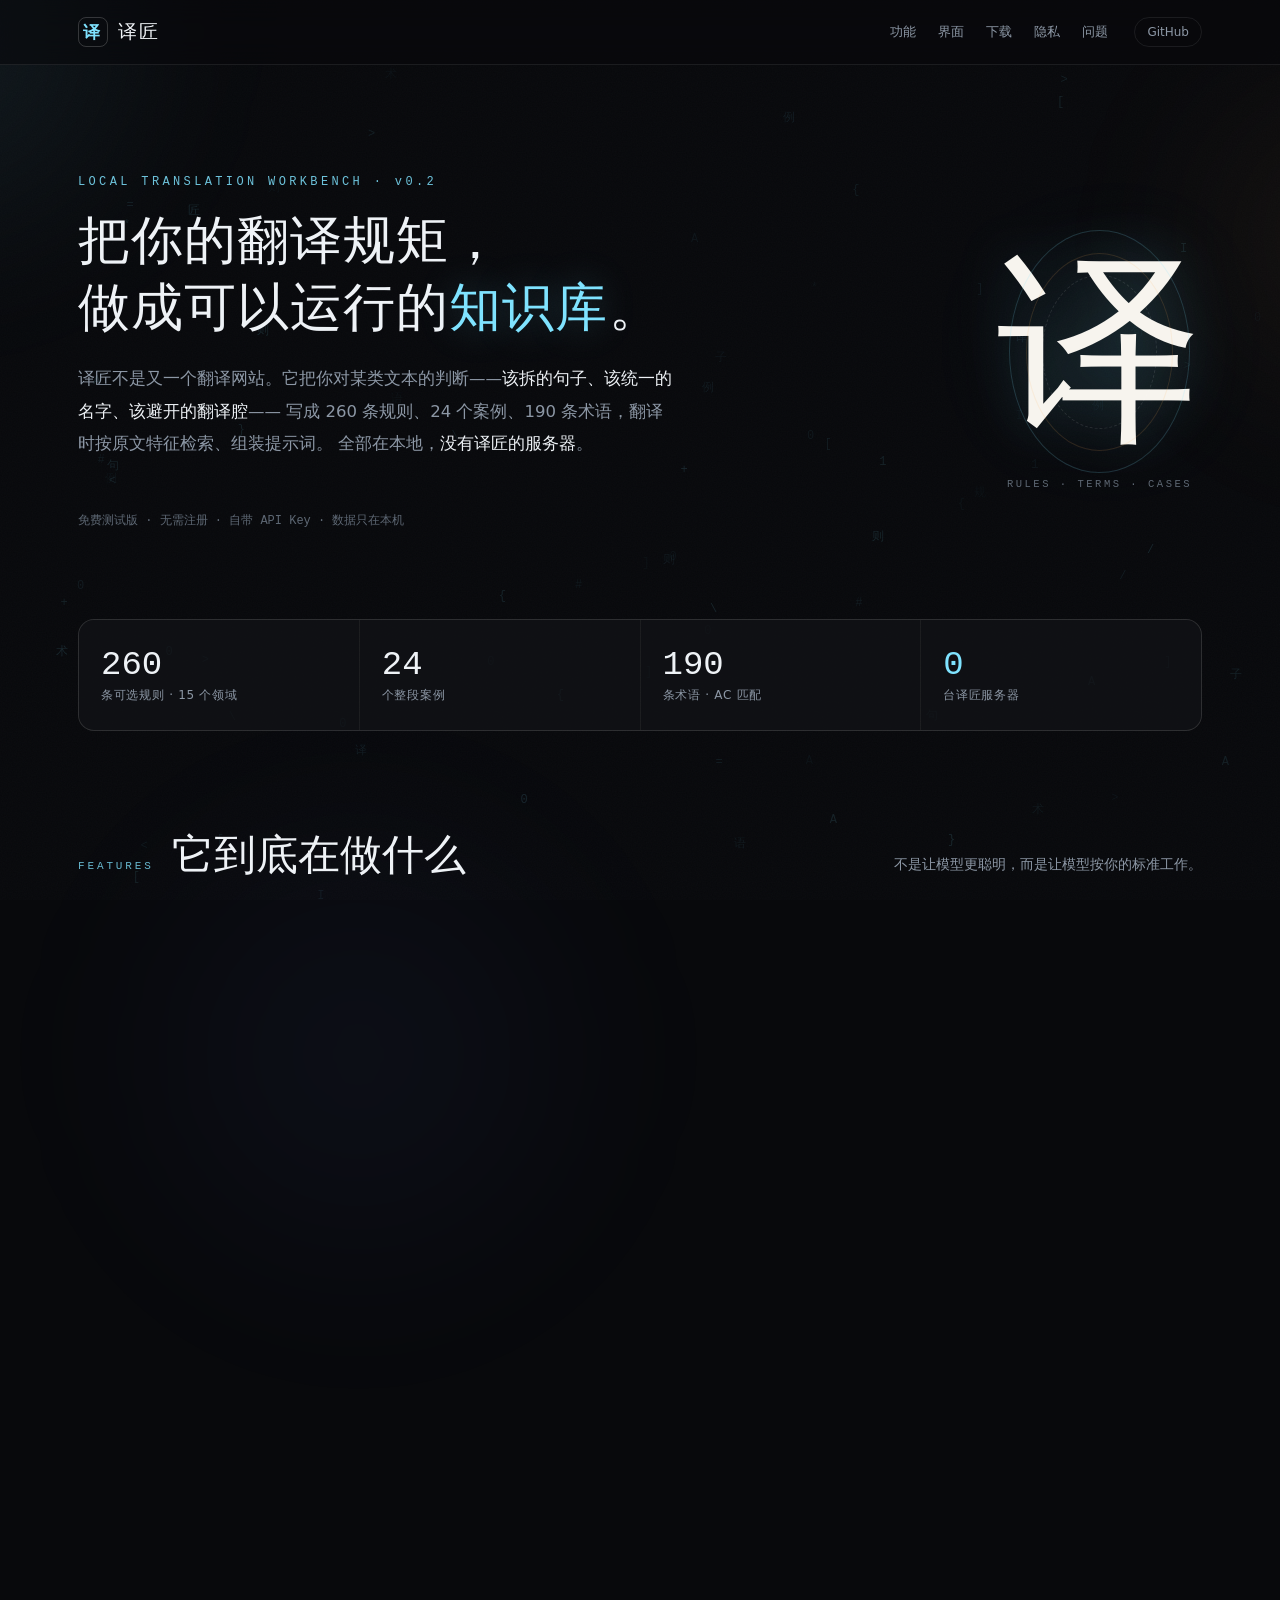
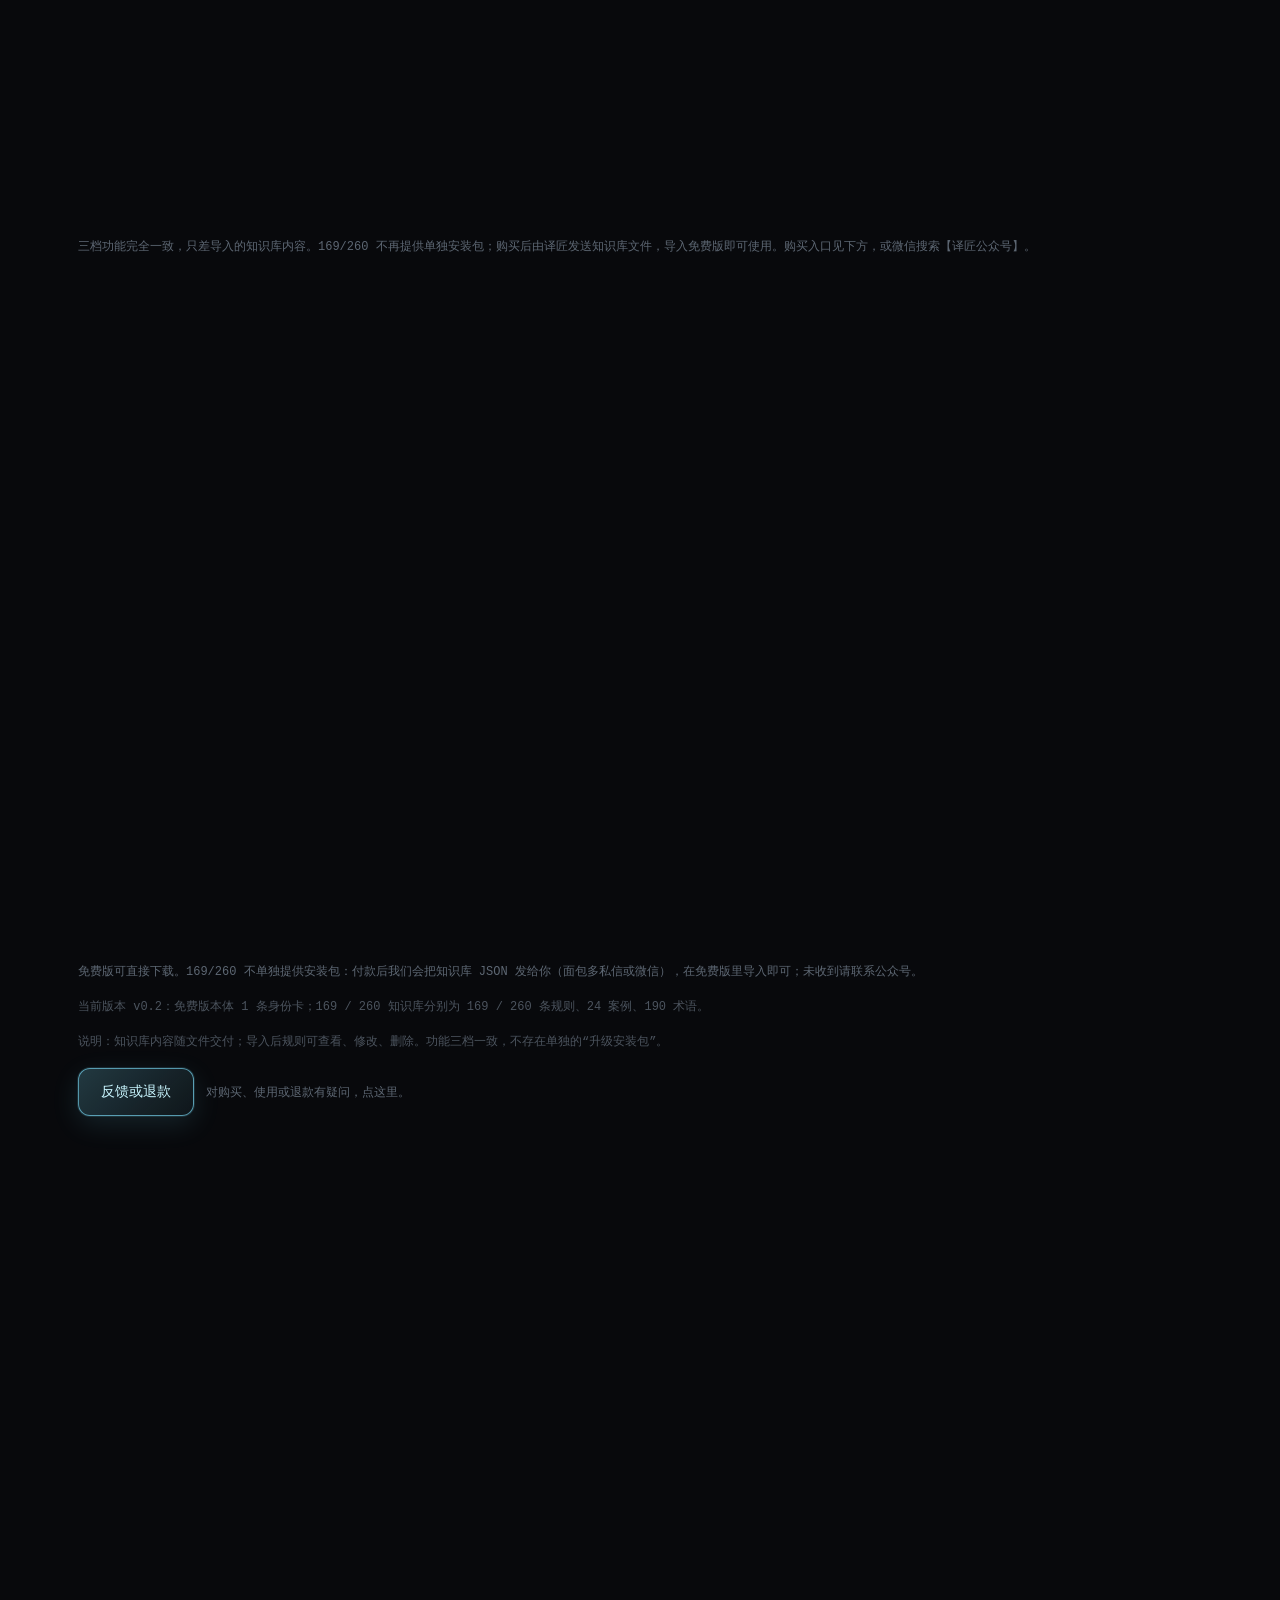
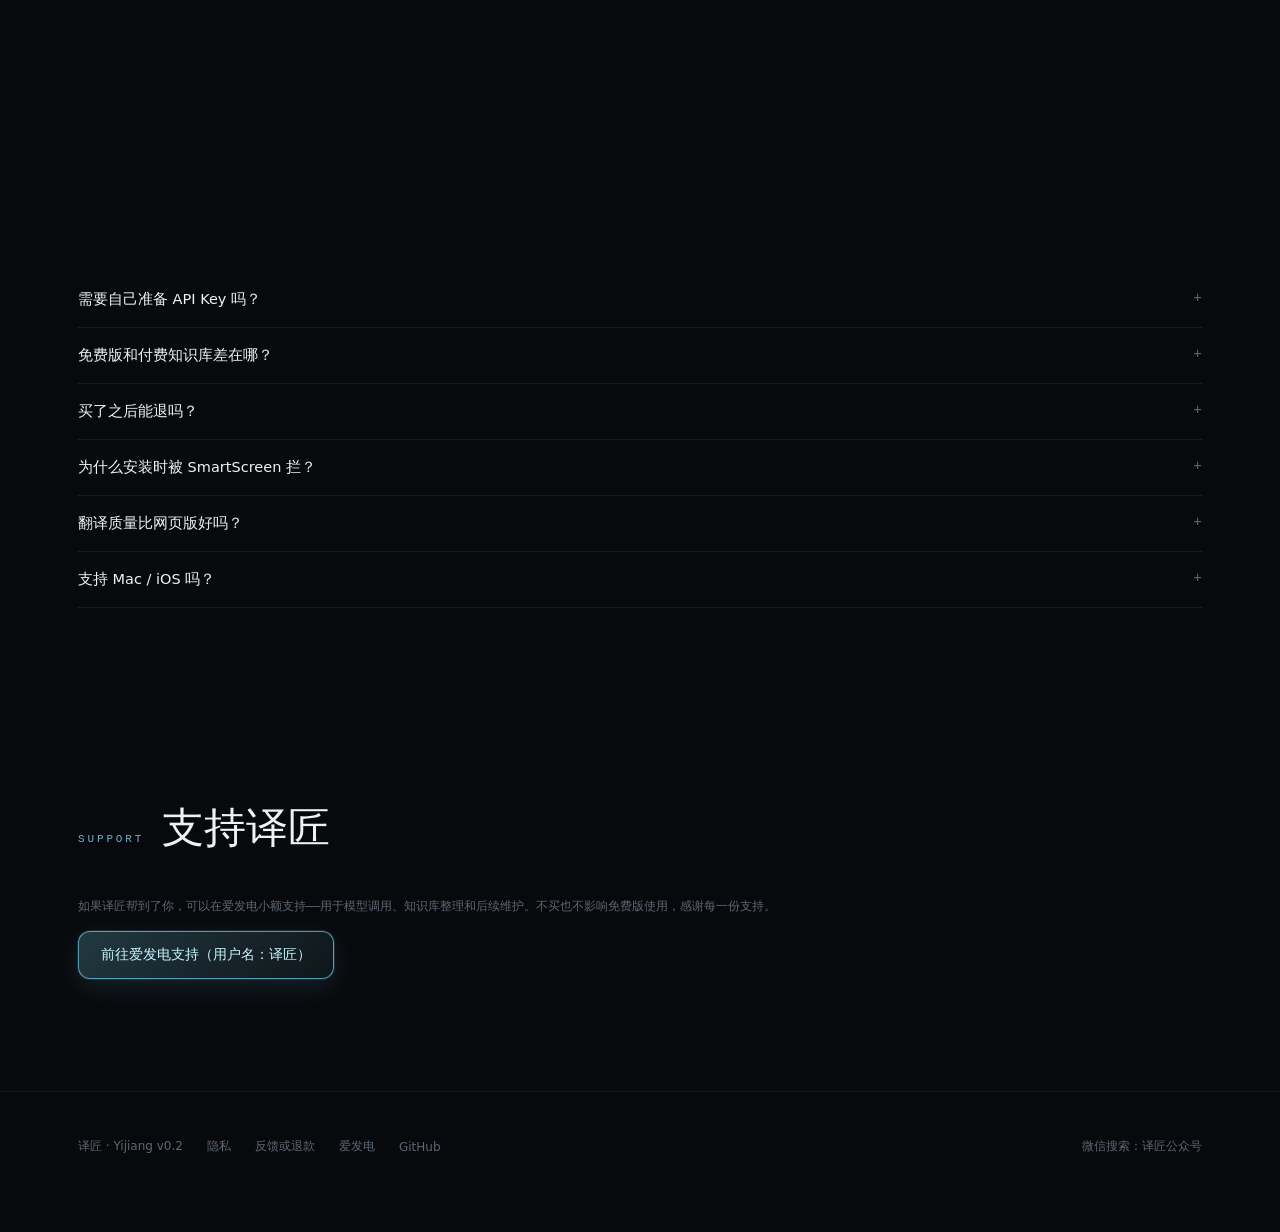
==== commit 912ff5b5: "site: v0.2 免费版空壳 + 169/260 知识库导入；更新下载、隐私与许可口径" ====
--- a/docs/index.html
+++ b/docs/index.html
@@ -1,14 +1,14 @@
-<!doctype html>
+﻿<!doctype html>
 <html lang="zh-CN">
 <head>
 <meta charset="utf-8" />
 <meta name="viewport" content="width=device-width, initial-scale=1" />
 <title>译匠 · 把你的翻译规矩，变成一套可以运行的知识库</title>
-<meta name="description" content="译匠是一个装在本机的英汉翻译工作台：259 条规则、24 个案例、114 条术语，全部在本地。免费测试版，Windows 与 Android 可直接下载。" />
+<meta name="description" content="译匠是一个装在本机的英汉翻译工作台：免费版本体只带 1 条身份卡，169/260 条知识库以 JSON 文件导入。全部在本地，Windows 可直接下载。" />
 <meta name="theme-color" content="#08090c" />
 <meta property="og:type" content="website" />
 <meta property="og:title" content="译匠 · 把你的翻译规矩，变成一套可以运行的知识库" />
-<meta property="og:description" content="本机运行的英汉翻译工作台：259 条规则、24 个案例、114 条术语参与提示词。免费测试版，Windows 与 Android 可直接下载。" />
+<meta property="og:description" content="本机运行的英汉翻译工作台：免费版空壳 + 可导入的 169/260 条知识库，24 个案例、190 条术语。Windows 可直接下载。" />
 <meta property="og:image" content="assets/desktop-main.png" />
 <meta name="twitter:card" content="summary_large_image" />
 <meta name="twitter:title" content="译匠 · 本地翻译工作台" />
@@ -209,7 +209,7 @@
       <h1>把你的翻译规矩，<br/>做成可以运行的<em>知识库</em>。</h1>
       <p class="lede">
         译匠不是又一个翻译网站。它把你对某类文本的判断——<b>该拆的句子、该统一的名字、该避开的翻译腔</b>——
-        写成 259 条规则、24 个案例、114 条术语，翻译时按原文特征检索、组装提示词。
+        写成 260 条规则、24 个案例、190 条术语，翻译时按原文特征检索、组装提示词。
         全部在本地，<b>没有译匠的服务器</b>。
       </p>
       <div class="cta">
@@ -229,9 +229,9 @@
 
 <div class="wrap">
   <div class="stats reveal">
-    <div class="stat"><b>259</b><span>条规则卡 · 15 个领域</span></div>
+    <div class="stat"><b>260</b><span>条可选规则 · 15 个领域</span></div>
     <div class="stat"><b>24</b><span>个整段案例</span></div>
-    <div class="stat"><b>114</b><span>条术语 · AC 匹配</span></div>
+    <div class="stat"><b>190</b><span>条术语 · AC 匹配</span></div>
     <div class="stat"><b><i>0</i></b><span>台译匠服务器</span></div>
   </div>
 </div>
@@ -240,26 +240,26 @@
   <div class="wrap">
     <div class="sec-head reveal"><span>FEATURES</span><h2>它到底在做什么</h2><p>不是让模型更聪明，而是让模型按你的标准工作。</p></div>
     <div class="grid">
-      <div class="card reveal"><div class="k">01 / RETRIEVAL</div><h3>按原文选规则，而不是全塞进去</h3><p>检测文体、领域、触发特征，从 259 条卡里选 10 条：具体触发优先、BM25 相关度排序、同父卡限流。事实、数字、专名永远排在风格之前。</p></div>
+      <div class="card reveal"><div class="k">01 / RETRIEVAL</div><h3>按原文选规则，而不是全塞进去</h3><p>检测文体、领域、触发特征，从 260 条卡里选 10 条：具体触发优先、BM25 相关度排序、同父卡限流。事实、数字、专名永远排在风格之前。</p></div>
       <div class="card reveal"><div class="k">02 / MODES</div><h3>快速 / 标准 / 严格</h3><p>快速只译；标准译后做片段审校；严格再多一轮定点修复。三种路径对应三种成本与确定性，自由切换。</p></div>
-      <div class="card reveal"><div class="k">03 / TERMS</div><h3>术语不是查表，是约束</h3><p>114 条内置术语 + 本次临时术语。Aho–Corasick 多模式匹配，5 万条实测约 4ms/段；命中即锁定译名。</p></div>
+      <div class="card reveal"><div class="k">03 / TERMS</div><h3>术语不是查表，是约束</h3><p>190 条内置术语 + 本次临时术语。Aho–Corasick 多模式匹配，5 万条实测约 4ms/段；命中即锁定译名。</p></div>
       <div class="card reveal"><div class="k">04 / CASES</div><h3>整段案例，学的是处理方式</h3><p>24 个整段参考译例，覆盖文学、诗歌、政经、法律、商务、科技、旅游。只取方法，不要求照抄。</p></div>
       <div class="card reveal"><div class="k">05 / KNOWLEDGE</div><h3>父子卡、方向、阶段、冲突组</h3><p>规则有 scope、stage、direction、trigger、precedence、conflict_group。同层冲突按“具体优先”，仍冲突则显式标记，不静默裁决。</p></div>
-      <div class="card reveal"><div class="k">06 / PRIVACY</div><h3>没有内容服务器</h3><p>历史在 SQLite，知识库与 Key 用 DPAPI 加密。原文只发往你选择的模型接口；公开版只有在线激活/续期会连接许可服务器，且只传订单号、随机安装 ID 与激活码。</p></div>
+      <div class="card reveal"><div class="k">06 / PRIVACY</div><h3>没有内容服务器</h3><p>历史在 SQLite，知识库与 Key 用 Windows DPAPI 加密。原文只发往你选择的模型接口；译匠没有内容服务器，也没有许可服务器。</p></div>
     </div>
   </div>
 </section>
 
 <section id="shots">
   <div class="wrap">
-    <div class="sec-head reveal"><span>INTERFACE</span><h2>界面</h2><p>左边原文，右边译文；知识库中的案例与术语可浏览；内置规则只显示名称与结构，正文仅企业版开放。</p></div>
-    <div class="shots">
+    <div class="sec-head reveal"><span>INTERFACE</span><h2>界面</h2><p>左边原文，右边译文；知识库中的规则、案例与术语都可浏览；本档规则全文可见、可改、可删。</p></div>
+    <div class="shots" style="grid-template-columns:1fr">
       <div class="shot reveal"><span class="tag">DESKTOP · MAIN</span><img src="assets/desktop-main.png" alt="译匠桌面端主界面" loading="lazy" /></div>
-      <div class="shot reveal"><span class="tag">ANDROID · HOME</span><img src="assets/android-home.png" alt="译匠 Android 主界面" loading="lazy" /></div>
-    </div>
-    <div class="shot-row">
+    </div>
+    <div class="shot-row" style="grid-template-columns:repeat(3,1fr)">
       <div class="shot reveal"><span class="tag">KNOWLEDGE BASE</span><img src="assets/desktop-kb.png" alt="知识库规则树" loading="lazy" /></div>
       <div class="shot reveal"><span class="tag">TERMS</span><img src="assets/desktop-terms.png" alt="术语库" loading="lazy" /></div>
+      <div class="shot reveal"><span class="tag">SETTINGS</span><img src="assets/desktop-settings.png" alt="设置" loading="lazy" /></div>
     </div>
   </div>
 </section>
@@ -268,58 +268,56 @@
   <div class="wrap">
     <div class="sec-head reveal"><span>HOW</span><h2>三步开始</h2></div>
     <div class="steps">
-      <div class="step reveal"><h3>安装</h3><p>Windows 双击 Setup 或解压免安装包；Android 安装 APK。首次启动会创建本机数据目录。</p></div>
+      <div class="step reveal"><h3>安装免费版</h3><p>Windows 双击 Setup 或解压免安装包。首次启动会创建本机数据目录；本体只带 1 条身份卡。</p></div>
       <div class="step reveal"><h3>填一个 Key</h3><p>设置里选服务商，填 OpenAI 兼容地址和 API Key。Key 只存在本机。</p></div>
-      <div class="step reveal"><h3>翻译</h3><p>粘贴原文，选模式与领域。右侧会显示译文、用到的规则、审校问题。</p></div>
+      <div class="step reveal"><h3>导入知识库（可选）</h3><p>购买后获取 169 或 260 知识库 JSON，在「知识库 → 导入」载入；导入后即拥有对应规则、案例和术语。</p></div>
     </div>
   </div>
 </section>
 
 <section id="pricing">
   <div class="wrap">
-    <div class="sec-head reveal"><span>PRICING</span><h2>三个版本</h2><p>公开三档：免费版、轻量版、完整版，后两档按年续费。</p></div>
+    <div class="sec-head reveal"><span>PRICING</span><h2>免费版 + 知识库</h2><p>免费版本体不预装知识库；169 / 260 知识库以文件交付，导入后使用。</p></div>
     <div class="grid" style="grid-template-columns:repeat(3,1fr)">
-      <div class="card reveal"><div class="k">FREE</div><h3>免费版</h3><p style="font-size:26px;color:#eef2f6;margin:6px 0">¥0</p><p>快速 / 标准不限次；前 72 小时严格模式不限次，之后每天 3 次；可改 3 条规则、1 个案例；可用临时术语。</p></div>
-      <div class="card reveal"><div class="k">LITE</div><h3>轻量版</h3><p style="font-size:26px;color:#eef2f6;margin:6px 0">¥49/年</p><p>¥49/年。每天 50 次严格模式；可改 50 条规则、10 个案例、20 条术语。</p></div>
-      <div class="card reveal"><div class="k">COMPLETE</div><h3>完整版</h3><p style="font-size:26px;color:#eef2f6;margin:6px 0">¥89/年</p><p>¥89/年。全功能不限量；激活后一年有效；到期续费。</p></div>
-    </div>
-    <p class="note" style="margin-top:14px">轻量版与完整版均为年费：下载免费版后，在「设置 → 当前版本」输入订单号即可升级，不单独发放安装包。购买入口：下方「下载」区的面包多按钮，或微信搜索【译匠公众号】。</p>
-    <p class="note" style="margin-top:6px;font-size:12px;opacity:.75">企业版不公开销售。如对只经过 API 端、不经过任何其他服务器的版本有需求，请联系译匠公众号。</p>
+      <div class="card reveal"><div class="k">FREE</div><h3>免费版</h3><p style="font-size:26px;color:#eef2f6;margin:6px 0">¥0</p><p>全部功能可用；空壳知识库，只保留 1 条最高优先级身份规则。规则/术语/案例可自行导入或新建。</p></div>
+      <div class="card reveal"><div class="k">KB 169</div><h3>169 知识库</h3><p style="font-size:26px;color:#eef2f6;margin:6px 0">¥49/年</p><p>169 条精选规则（A+B+C1）、24 个案例、190 条术语；购买后发送 JSON 文件，在免费版内导入。</p></div>
+      <div class="card reveal"><div class="k">KB 260</div><h3>260 知识库</h3><p style="font-size:26px;color:#eef2f6;margin:6px 0">¥89/年</p><p>260 条全量规则（含 D 分区域）、24 个案例、190 条术语；购买后发送 JSON 文件，在免费版内导入。</p></div>
+    </div>
+    <p class="note" style="margin-top:14px">三档功能完全一致，只差导入的知识库内容。169/260 不再提供单独安装包；购买后由译匠发送知识库文件，导入免费版即可使用。购买入口见下方，或微信搜索【译匠公众号】。</p>
   </div>
 </section>
 
 <section id="download">
   <div class="wrap">
-    <div class="sec-head reveal"><span>DOWNLOAD</span><h2>下载</h2><p>免费版直接下载；轻量版与完整版在免费版内用订单号升级。</p></div>
+    <div class="sec-head reveal"><span>DOWNLOAD</span><h2>下载免费版</h2><p>先装免费版；需要知识库时再导入 169 / 260 的 JSON 文件。</p></div>
     <div class="warn-banner reveal"><span>⚠</span><div><b>未做代码签名：</b>Windows SmartScreen 可能提示“未知发布者”。点「更多信息 → 仍要运行」即可安装；如果浏览器拦截，请允许本次下载。</div></div>
     <div class="dl" style="grid-template-columns:repeat(3,1fr)">
       <div class="card reveal">
         <div class="k">FREE · ¥0</div>
         <h3>免费版</h3>
-        <p>快速/标准不限次；72 小时后严格模式每天 3 次；可改 3 条规则、1 个案例。</p>
-        <div class="meta">Windows 安装包 · Android APK</div>
-        <a class="btn primary" href="https://github.com/Yijiang-git/yijiang/releases/download/v0.2/yijiang-free-setup.exe" download>下载 Windows 版</a>
-        <a class="btn" href="https://github.com/Yijiang-git/yijiang/releases/download/v0.2/yijiang-free.apk" download style="margin-top:8px">下载 Android 版</a>
+        <p>全部功能可用；空壳知识库，仅保留 1 条身份卡。Windows 安装包或免安装 zip。</p>
+        <div class="meta">Windows 10/11</div>
+        <a class="btn primary" href="downloads/译匠-免费版-0.2-Setup.exe" download>下载 Windows 安装包</a>
+        <a class="btn" href="downloads/译匠-免费版-0.2.zip" download style="margin-top:8px">下载免安装 zip</a>
       </div>
       <div class="card reveal">
-        <div class="k">LITE · ¥49/年</div>
-        <h3>轻量版</h3>
-        <p>每天 50 次严格模式；可改 50 条规则、10 个案例、20 条术语。年费，在免费版内输入订单号即升级。</p>
-        <div class="meta">免费版内升级 · 电脑 / 手机通用</div>
-        <a class="btn" href="https://mbd.pub/o/bread/YZaWl5ZyaQ==" target="_blank" rel="noopener">购买轻量版 · ¥49/年</a>
+        <div class="k">KB 169 · ¥49/年</div>
+        <h3>169 知识库文件</h3>
+        <p>169 条规则 + 24 案例 + 190 术语。付款后发送 JSON 文件，在免费版「知识库 → 导入」载入。</p>
+        <div class="meta">知识库文件 · 不含安装包</div>
+        <a class="btn" href="https://mbd.pub/o/bread/YZaWl5ZyaQ==" target="_blank" rel="noopener">购买 169 知识库</a>
       </div>
       <div class="card reveal">
-        <div class="k">COMPLETE · ¥89/年</div>
-        <h3>完整版</h3>
-        <p>年费、全功能不限量；一年有效，在免费版内输入订单号即升级。</p>
-        <div class="meta">免费版内升级 · 电脑 / 手机通用</div>
-        <a class="btn" href="https://mbd.pub/o/bread/YZaWlZ9xZw==" target="_blank" rel="noopener">购买完整版 · ¥89/年</a>
+        <div class="k">KB 260 · ¥89/年</div>
+        <h3>260 知识库文件</h3>
+        <p>260 条规则 + 24 案例 + 190 术语。付款后发送 JSON 文件，在免费版「知识库 → 导入」载入。</p>
+        <div class="meta">知识库文件 · 不含安装包</div>
+        <a class="btn" href="https://mbd.pub/o/bread/YZaWlZ9xZw==" target="_blank" rel="noopener">购买 260 知识库</a>
       </div>
     </div>
-    <p class="note">免费版可直接下载；轻量版与完整版不单独提供安装包，统一在免费版内用订单号升级。购买请点上方的面包多按钮，<b>付款后我们会把「激活订单号」发给你</b>（面包多私信或微信），把它填进「设置 → 当前版本」即可；没收到请联系公众号。</p>
-    <p class="note" style="font-size:12px;opacity:.8">当前版本 v0.2：桌面 2026-11-12 构建；Android versionCode 13；内置知识库 rev 244（259 规则 / 24 案例 / 114 术语）。</p>
-    <p class="note" style="font-size:12px;opacity:.8">说明：为避免规则库被整体提取，公开版（免费/轻量/完整）可以浏览内置规则的编号、名称与父子结构，但正文与例句仅企业版可见；案例、术语与自建规则不受影响。</p>
-    <p class="note" style="font-size:12px;opacity:.8">免费版安装后可直接在「设置 → 当前版本」输入订单号，升级为轻量版 ¥49/年 或完整版 ¥89/年；49/89 均为年费，不是买断。</p>
+    <p class="note">免费版可直接下载。169/260 不单独提供安装包：付款后我们会把知识库 JSON 发给你（面包多私信或微信），在免费版里导入即可；未收到请联系公众号。</p>
+    <p class="note" style="font-size:12px;opacity:.8">当前版本 v0.2：免费版本体 1 条身份卡；169 / 260 知识库分别为 169 / 260 条规则、24 案例、190 术语。</p>
+    <p class="note" style="font-size:12px;opacity:.8">说明：知识库内容随文件交付；导入后规则可查看、修改、删除。功能三档一致，不存在单独的“升级安装包”。</p>
     <p class="note"><a class="btn btn-refund" href="refund.html" target="_blank" rel="noopener">反馈或退款</a>　对购买、使用或退款有疑问，点这里。</p>
   </div>
 </section>
@@ -346,11 +344,11 @@
   <div class="wrap">
     <div class="sec-head reveal"><span>FAQ</span><h2>常见问题</h2></div>
     <details class="reveal"><summary>需要自己准备 API Key 吗？</summary><p>需要。译匠不代充、不代理。任何 OpenAI 兼容的 <code>/chat/completions</code> 接口都可以，DeepSeek、OpenAI、GLM、Kimi、Qwen、硅基流动等。</p></details>
-    <details class="reveal"><summary>免费版有什么限制？</summary><p>快速 / 标准永久免费；首次启动后 72 小时内严格模式不限次，之后每天 3 次；可浏览完整的知识库结构（规则名称、24 个案例、114 条术语，规则正文仅企业版），可新增 3 条规则、1 个案例，术语只能临时使用。额外精修、片段审校、术语导入、知识库导出为付费能力。每天 3 次用完后只锁严格模式，第二天 0 点恢复。</p></details>
+    <details class="reveal"><summary>免费版和付费知识库差在哪？</summary><p>功能没有差别：严格模式、规则/案例/术语数量、精修、审校、导入导出全部一致。免费版本体只有 1 条身份卡；购买 169/260 后得到知识库 JSON，导入后分别拥有 169/260 条规则、24 案例、190 术语。导入的规则可以查看、修改、删除。</p></details>
     <details class="reveal"><summary>买了之后能退吗？</summary><p>数字产品不适用七天无理由退款。如需退款或反馈，请移步微信公众号【译匠公众号】说明问题和原因，或在购买渠道按平台流程申请。详见 <a href="refund.html" target="_blank" rel="noopener">反馈或退款</a>。</p></details>
     <details class="reveal"><summary>为什么安装时被 SmartScreen 拦？</summary><p>测试版没有做代码签名。点“更多信息 → 仍要运行”。正式版会考虑签名。</p></details>
     <details class="reveal"><summary>翻译质量比网页版好吗？</summary><p>不一定每句都更好。译匠的差别在于：它按你指定的规则和术语翻译，能告诉你用了哪条规则、哪里被审校改过。质量的上限仍取决于你配置的模型。</p></details>
-    <details class="reveal"><summary>支持 Mac / iOS 吗？</summary><p>暂不支持。当前是 Windows 与 Android。</p></details>
+    <details class="reveal"><summary>支持 Mac / iOS 吗？</summary><p>暂不支持。当前只提供 Windows 10/11 桌面版。</p></details>
   </div>
 </section>
 
@@ -365,7 +363,6 @@
 <footer>
   <div class="wrap row">
     <span>译匠 · Yijiang v0.2</span>
-    <a href="license.html">许可</a>
     <a href="privacy.html">隐私</a>
     <a href="refund.html" target="_blank" rel="noopener">反馈或退款</a>
     <a href="https://afdian.com/order/create?plan_id=4a42d462d8ed11f18e5f5254001e7c00&product_type=0&remark=&affiliate_code=" target="_blank" rel="noopener">爱发电</a>
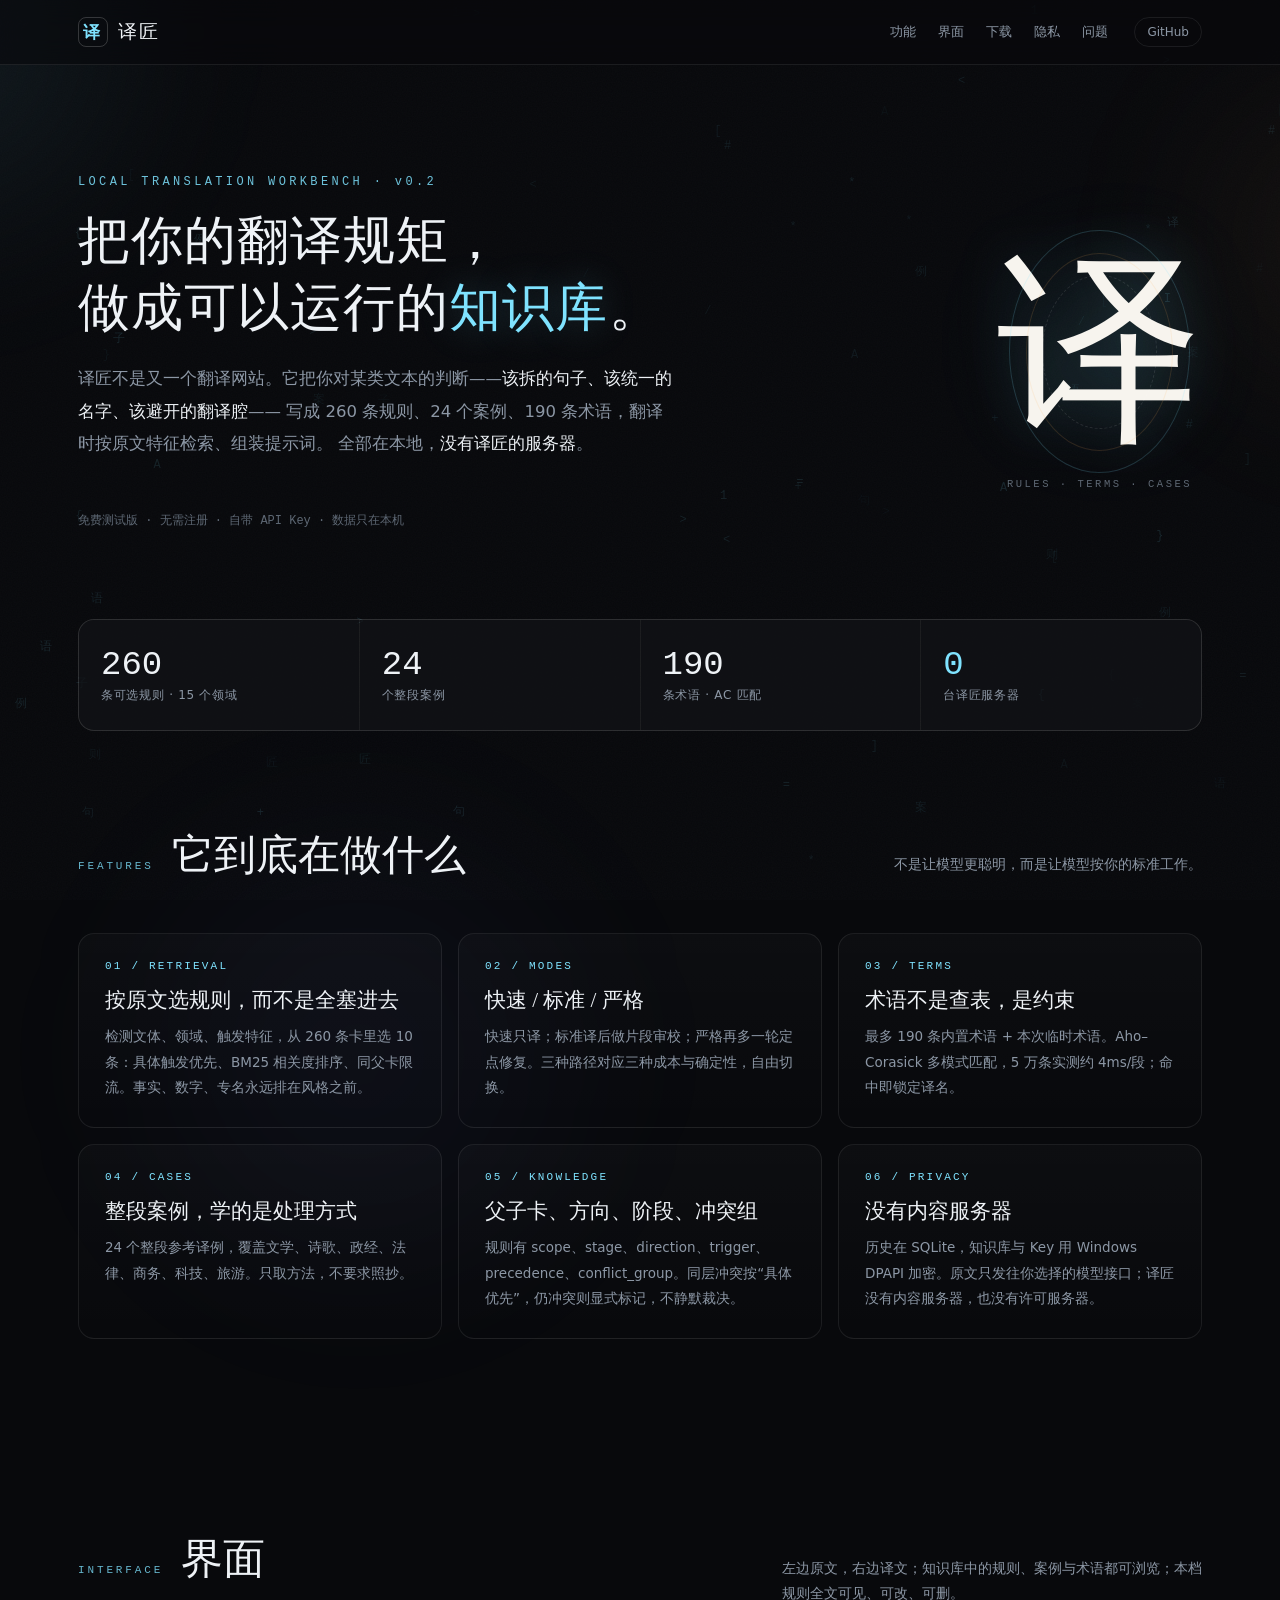
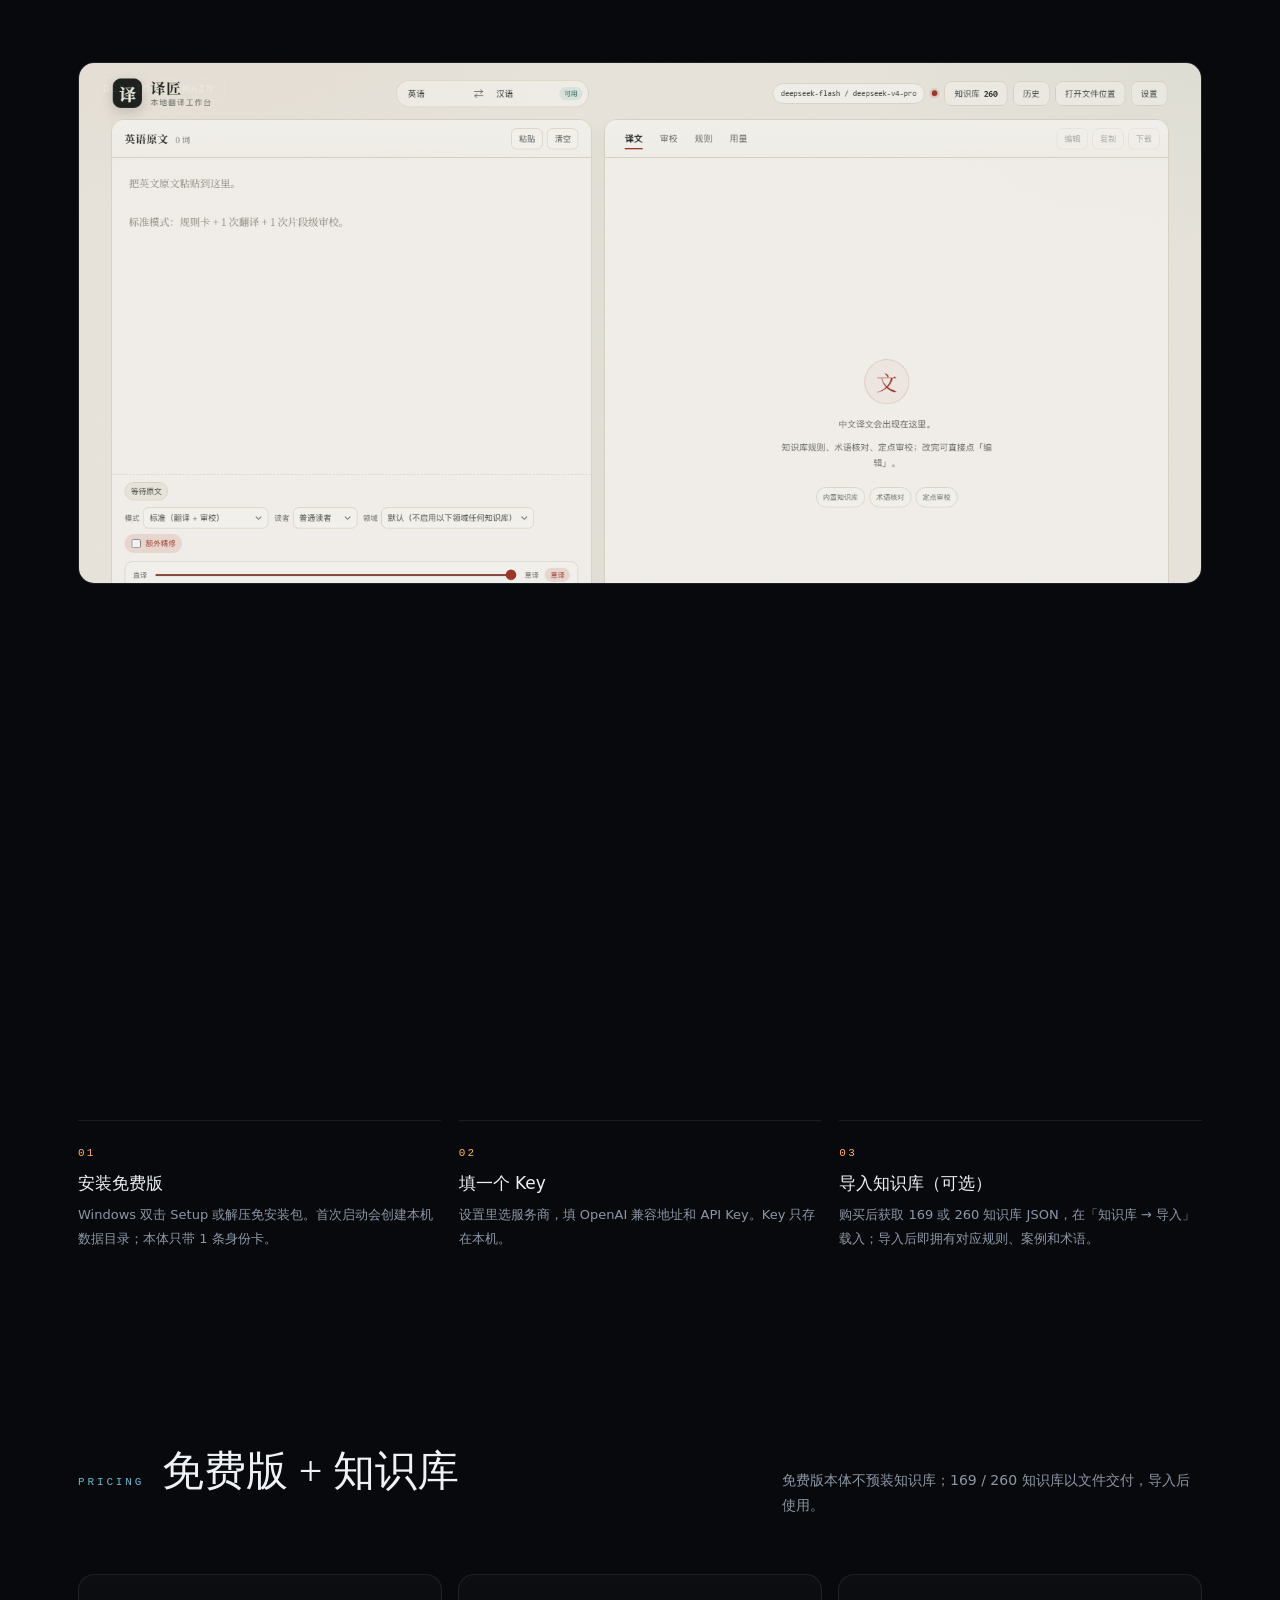
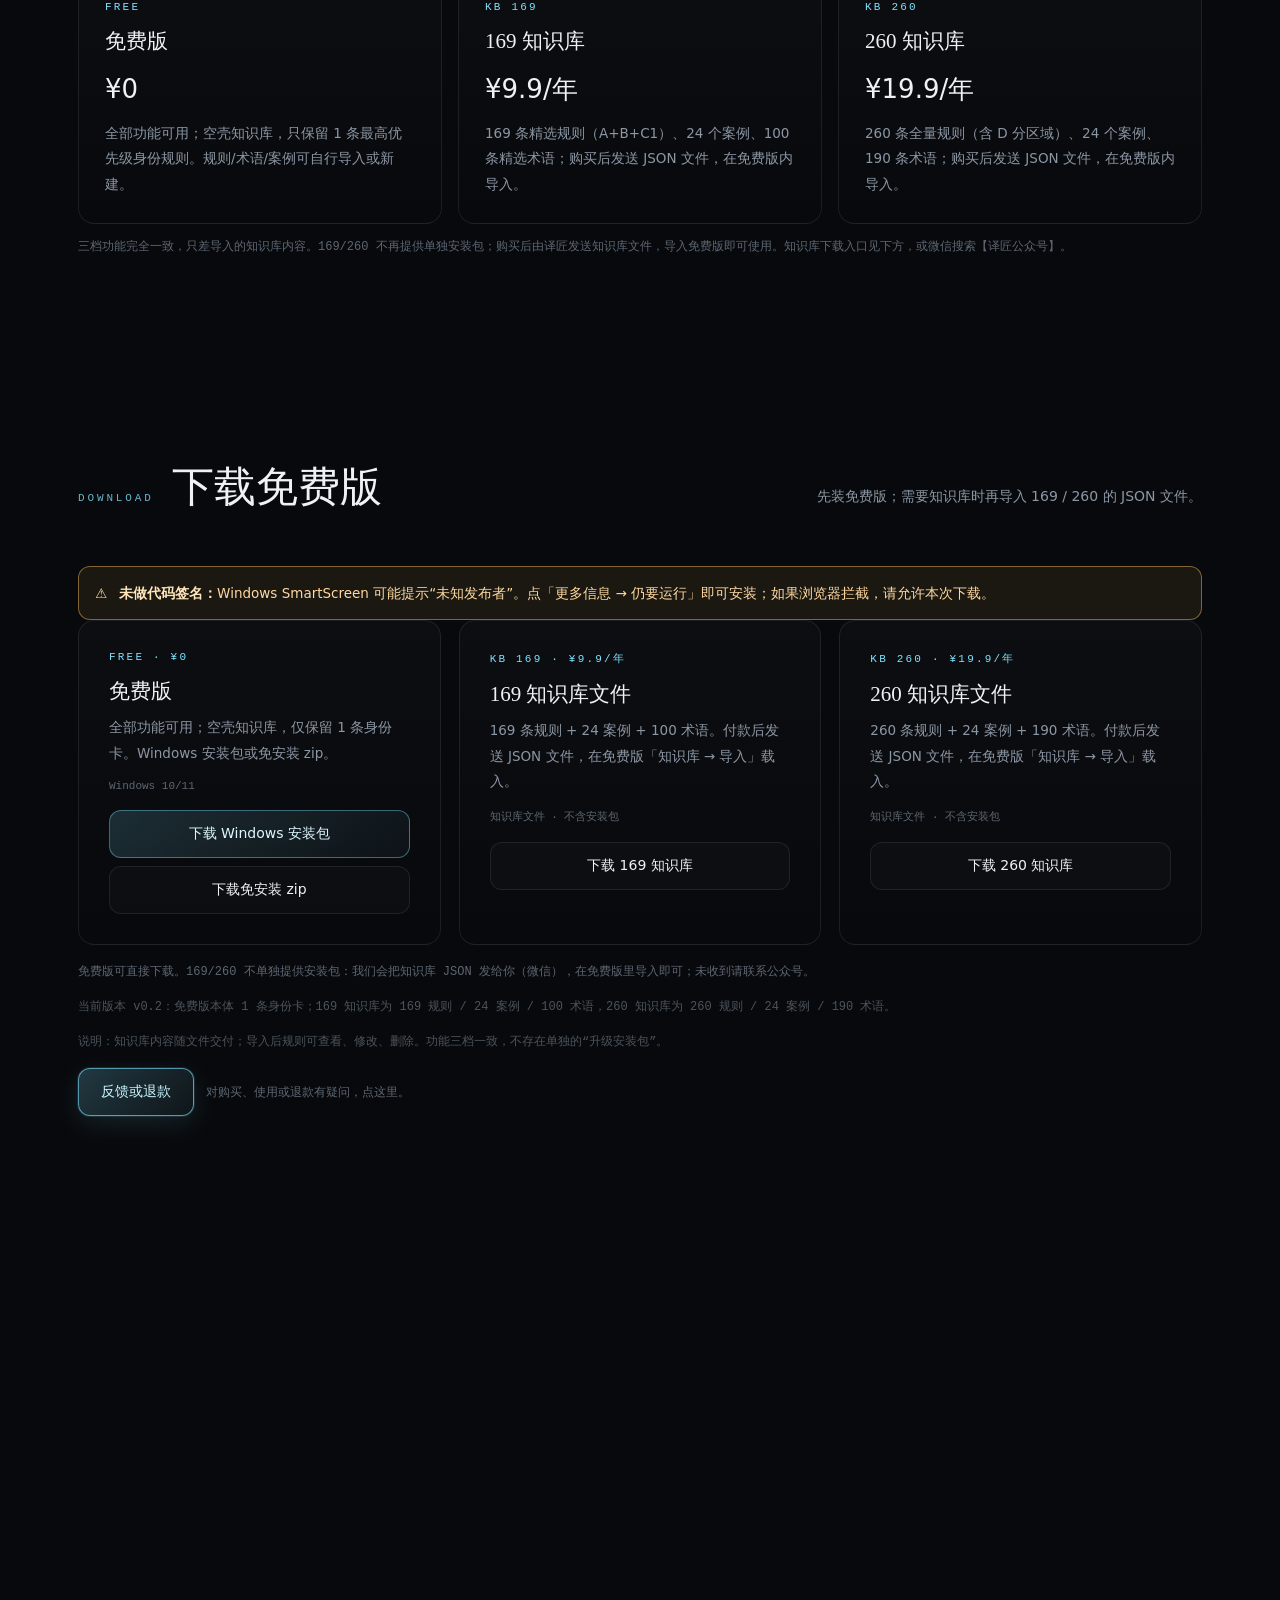
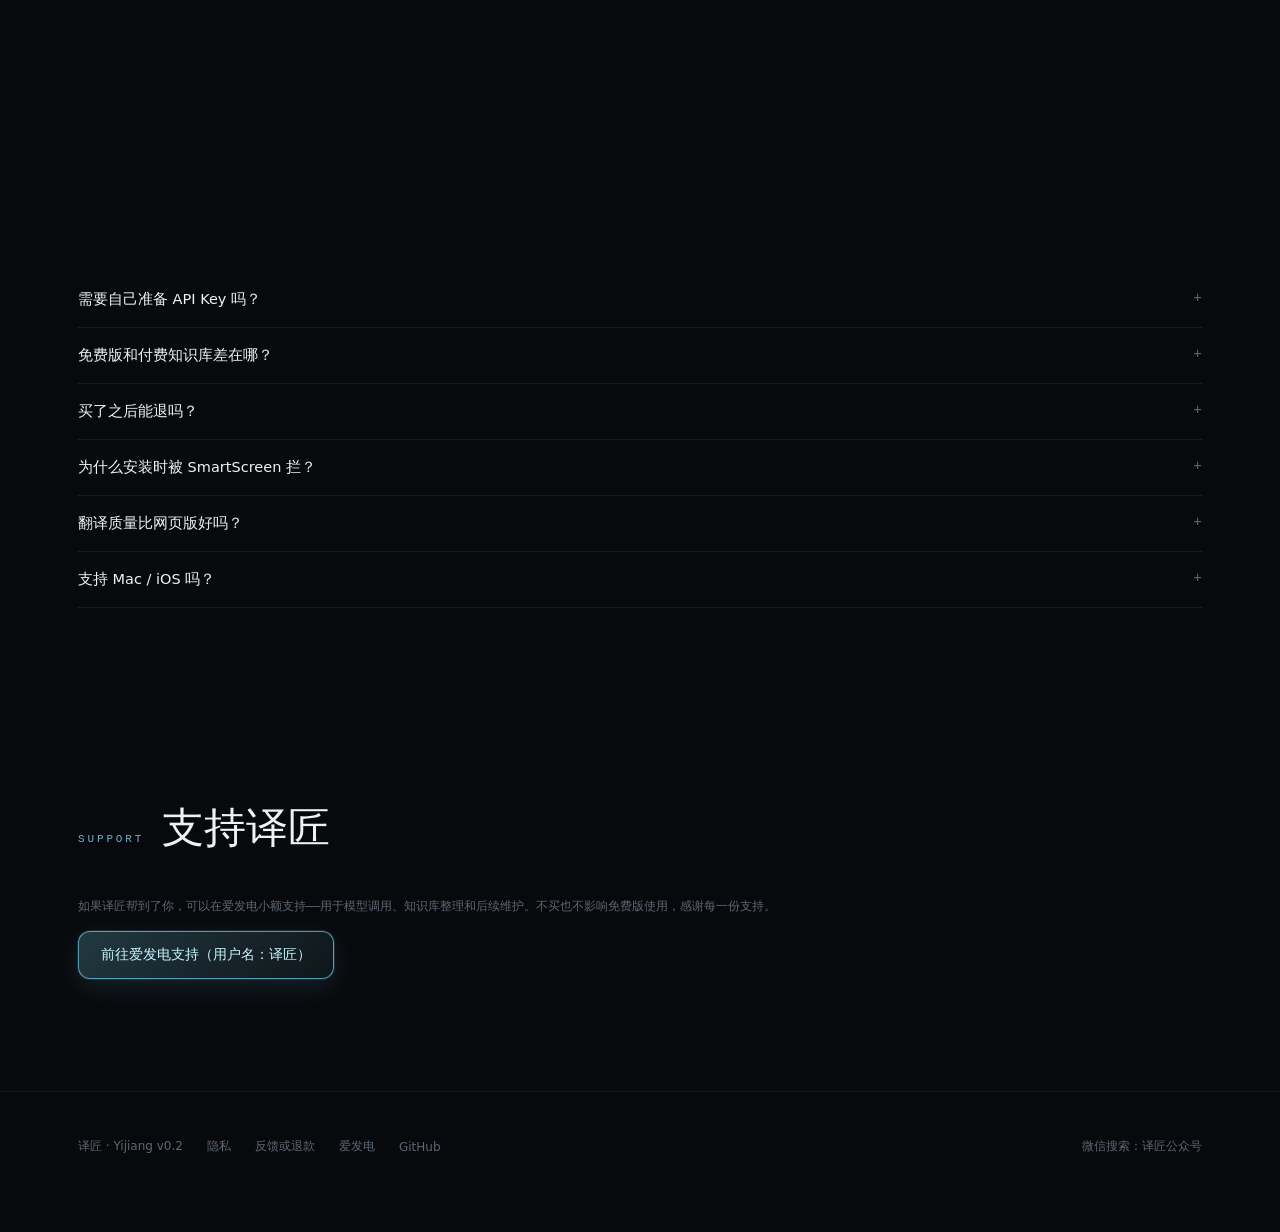
==== commit 124258d8: "site: 169 知识库 100 术语、价格 9.9/19.9、知识库按钮占位" ====
--- a/docs/index.html
+++ b/docs/index.html
@@ -242,7 +242,7 @@
     <div class="grid">
       <div class="card reveal"><div class="k">01 / RETRIEVAL</div><h3>按原文选规则，而不是全塞进去</h3><p>检测文体、领域、触发特征，从 260 条卡里选 10 条：具体触发优先、BM25 相关度排序、同父卡限流。事实、数字、专名永远排在风格之前。</p></div>
       <div class="card reveal"><div class="k">02 / MODES</div><h3>快速 / 标准 / 严格</h3><p>快速只译；标准译后做片段审校；严格再多一轮定点修复。三种路径对应三种成本与确定性，自由切换。</p></div>
-      <div class="card reveal"><div class="k">03 / TERMS</div><h3>术语不是查表，是约束</h3><p>190 条内置术语 + 本次临时术语。Aho–Corasick 多模式匹配，5 万条实测约 4ms/段；命中即锁定译名。</p></div>
+      <div class="card reveal"><div class="k">03 / TERMS</div><h3>术语不是查表，是约束</h3><p>最多 190 条内置术语 + 本次临时术语。Aho–Corasick 多模式匹配，5 万条实测约 4ms/段；命中即锁定译名。</p></div>
       <div class="card reveal"><div class="k">04 / CASES</div><h3>整段案例，学的是处理方式</h3><p>24 个整段参考译例，覆盖文学、诗歌、政经、法律、商务、科技、旅游。只取方法，不要求照抄。</p></div>
       <div class="card reveal"><div class="k">05 / KNOWLEDGE</div><h3>父子卡、方向、阶段、冲突组</h3><p>规则有 scope、stage、direction、trigger、precedence、conflict_group。同层冲突按“具体优先”，仍冲突则显式标记，不静默裁决。</p></div>
       <div class="card reveal"><div class="k">06 / PRIVACY</div><h3>没有内容服务器</h3><p>历史在 SQLite，知识库与 Key 用 Windows DPAPI 加密。原文只发往你选择的模型接口；译匠没有内容服务器，也没有许可服务器。</p></div>
@@ -280,10 +280,10 @@
     <div class="sec-head reveal"><span>PRICING</span><h2>免费版 + 知识库</h2><p>免费版本体不预装知识库；169 / 260 知识库以文件交付，导入后使用。</p></div>
     <div class="grid" style="grid-template-columns:repeat(3,1fr)">
       <div class="card reveal"><div class="k">FREE</div><h3>免费版</h3><p style="font-size:26px;color:#eef2f6;margin:6px 0">¥0</p><p>全部功能可用；空壳知识库，只保留 1 条最高优先级身份规则。规则/术语/案例可自行导入或新建。</p></div>
-      <div class="card reveal"><div class="k">KB 169</div><h3>169 知识库</h3><p style="font-size:26px;color:#eef2f6;margin:6px 0">¥49/年</p><p>169 条精选规则（A+B+C1）、24 个案例、190 条术语；购买后发送 JSON 文件，在免费版内导入。</p></div>
-      <div class="card reveal"><div class="k">KB 260</div><h3>260 知识库</h3><p style="font-size:26px;color:#eef2f6;margin:6px 0">¥89/年</p><p>260 条全量规则（含 D 分区域）、24 个案例、190 条术语；购买后发送 JSON 文件，在免费版内导入。</p></div>
-    </div>
-    <p class="note" style="margin-top:14px">三档功能完全一致，只差导入的知识库内容。169/260 不再提供单独安装包；购买后由译匠发送知识库文件，导入免费版即可使用。购买入口见下方，或微信搜索【译匠公众号】。</p>
+      <div class="card reveal"><div class="k">KB 169</div><h3>169 知识库</h3><p style="font-size:26px;color:#eef2f6;margin:6px 0">¥9.9/年</p><p>169 条精选规则（A+B+C1）、24 个案例、100 条精选术语；购买后发送 JSON 文件，在免费版内导入。</p></div>
+      <div class="card reveal"><div class="k">KB 260</div><h3>260 知识库</h3><p style="font-size:26px;color:#eef2f6;margin:6px 0">¥19.9/年</p><p>260 条全量规则（含 D 分区域）、24 个案例、190 条术语；购买后发送 JSON 文件，在免费版内导入。</p></div>
+    </div>
+    <p class="note" style="margin-top:14px">三档功能完全一致，只差导入的知识库内容。169/260 不再提供单独安装包；购买后由译匠发送知识库文件，导入免费版即可使用。知识库下载入口见下方，或微信搜索【译匠公众号】。</p>
   </div>
 </section>
 
@@ -301,22 +301,22 @@
         <a class="btn" href="downloads/译匠-免费版-0.2.zip" download style="margin-top:8px">下载免安装 zip</a>
       </div>
       <div class="card reveal">
-        <div class="k">KB 169 · ¥49/年</div>
+        <div class="k">KB 169 · ¥9.9/年</div>
         <h3>169 知识库文件</h3>
-        <p>169 条规则 + 24 案例 + 190 术语。付款后发送 JSON 文件，在免费版「知识库 → 导入」载入。</p>
+        <p>169 条规则 + 24 案例 + 100 术语。付款后发送 JSON 文件，在免费版「知识库 → 导入」载入。</p>
         <div class="meta">知识库文件 · 不含安装包</div>
-        <a class="btn" href="https://mbd.pub/o/bread/YZaWl5ZyaQ==" target="_blank" rel="noopener">购买 169 知识库</a>
+        <a class="btn" href="https://www.baidu.com" target="_blank" rel="noopener">下载 169 知识库</a>
       </div>
       <div class="card reveal">
-        <div class="k">KB 260 · ¥89/年</div>
+        <div class="k">KB 260 · ¥19.9/年</div>
         <h3>260 知识库文件</h3>
         <p>260 条规则 + 24 案例 + 190 术语。付款后发送 JSON 文件，在免费版「知识库 → 导入」载入。</p>
         <div class="meta">知识库文件 · 不含安装包</div>
-        <a class="btn" href="https://mbd.pub/o/bread/YZaWlZ9xZw==" target="_blank" rel="noopener">购买 260 知识库</a>
+        <a class="btn" href="https://www.baidu.com" target="_blank" rel="noopener">下载 260 知识库</a>
       </div>
     </div>
-    <p class="note">免费版可直接下载。169/260 不单独提供安装包：付款后我们会把知识库 JSON 发给你（面包多私信或微信），在免费版里导入即可；未收到请联系公众号。</p>
-    <p class="note" style="font-size:12px;opacity:.8">当前版本 v0.2：免费版本体 1 条身份卡；169 / 260 知识库分别为 169 / 260 条规则、24 案例、190 术语。</p>
+    <p class="note">免费版可直接下载。169/260 不单独提供安装包：我们会把知识库 JSON 发给你（微信），在免费版里导入即可；未收到请联系公众号。</p>
+    <p class="note" style="font-size:12px;opacity:.8">当前版本 v0.2：免费版本体 1 条身份卡；169 知识库为 169 规则 / 24 案例 / 100 术语，260 知识库为 260 规则 / 24 案例 / 190 术语。</p>
     <p class="note" style="font-size:12px;opacity:.8">说明：知识库内容随文件交付；导入后规则可查看、修改、删除。功能三档一致，不存在单独的“升级安装包”。</p>
     <p class="note"><a class="btn btn-refund" href="refund.html" target="_blank" rel="noopener">反馈或退款</a>　对购买、使用或退款有疑问，点这里。</p>
   </div>
@@ -344,7 +344,7 @@
   <div class="wrap">
     <div class="sec-head reveal"><span>FAQ</span><h2>常见问题</h2></div>
     <details class="reveal"><summary>需要自己准备 API Key 吗？</summary><p>需要。译匠不代充、不代理。任何 OpenAI 兼容的 <code>/chat/completions</code> 接口都可以，DeepSeek、OpenAI、GLM、Kimi、Qwen、硅基流动等。</p></details>
-    <details class="reveal"><summary>免费版和付费知识库差在哪？</summary><p>功能没有差别：严格模式、规则/案例/术语数量、精修、审校、导入导出全部一致。免费版本体只有 1 条身份卡；购买 169/260 后得到知识库 JSON，导入后分别拥有 169/260 条规则、24 案例、190 术语。导入的规则可以查看、修改、删除。</p></details>
+    <details class="reveal"><summary>免费版和付费知识库差在哪？</summary><p>功能没有差别：严格模式、规则/案例/术语数量、精修、审校、导入导出全部一致。免费版本体只有 1 条身份卡；购买 169/260 后得到知识库 JSON，导入后分别拥有 169/260 条规则、24 案例；169 为 100 条术语，260 为 190 条术语。导入的规则可以查看、修改、删除。</p></details>
     <details class="reveal"><summary>买了之后能退吗？</summary><p>数字产品不适用七天无理由退款。如需退款或反馈，请移步微信公众号【译匠公众号】说明问题和原因，或在购买渠道按平台流程申请。详见 <a href="refund.html" target="_blank" rel="noopener">反馈或退款</a>。</p></details>
     <details class="reveal"><summary>为什么安装时被 SmartScreen 拦？</summary><p>测试版没有做代码签名。点“更多信息 → 仍要运行”。正式版会考虑签名。</p></details>
     <details class="reveal"><summary>翻译质量比网页版好吗？</summary><p>不一定每句都更好。译匠的差别在于：它按你指定的规则和术语翻译，能告诉你用了哪条规则、哪里被审校改过。质量的上限仍取决于你配置的模型。</p></details>
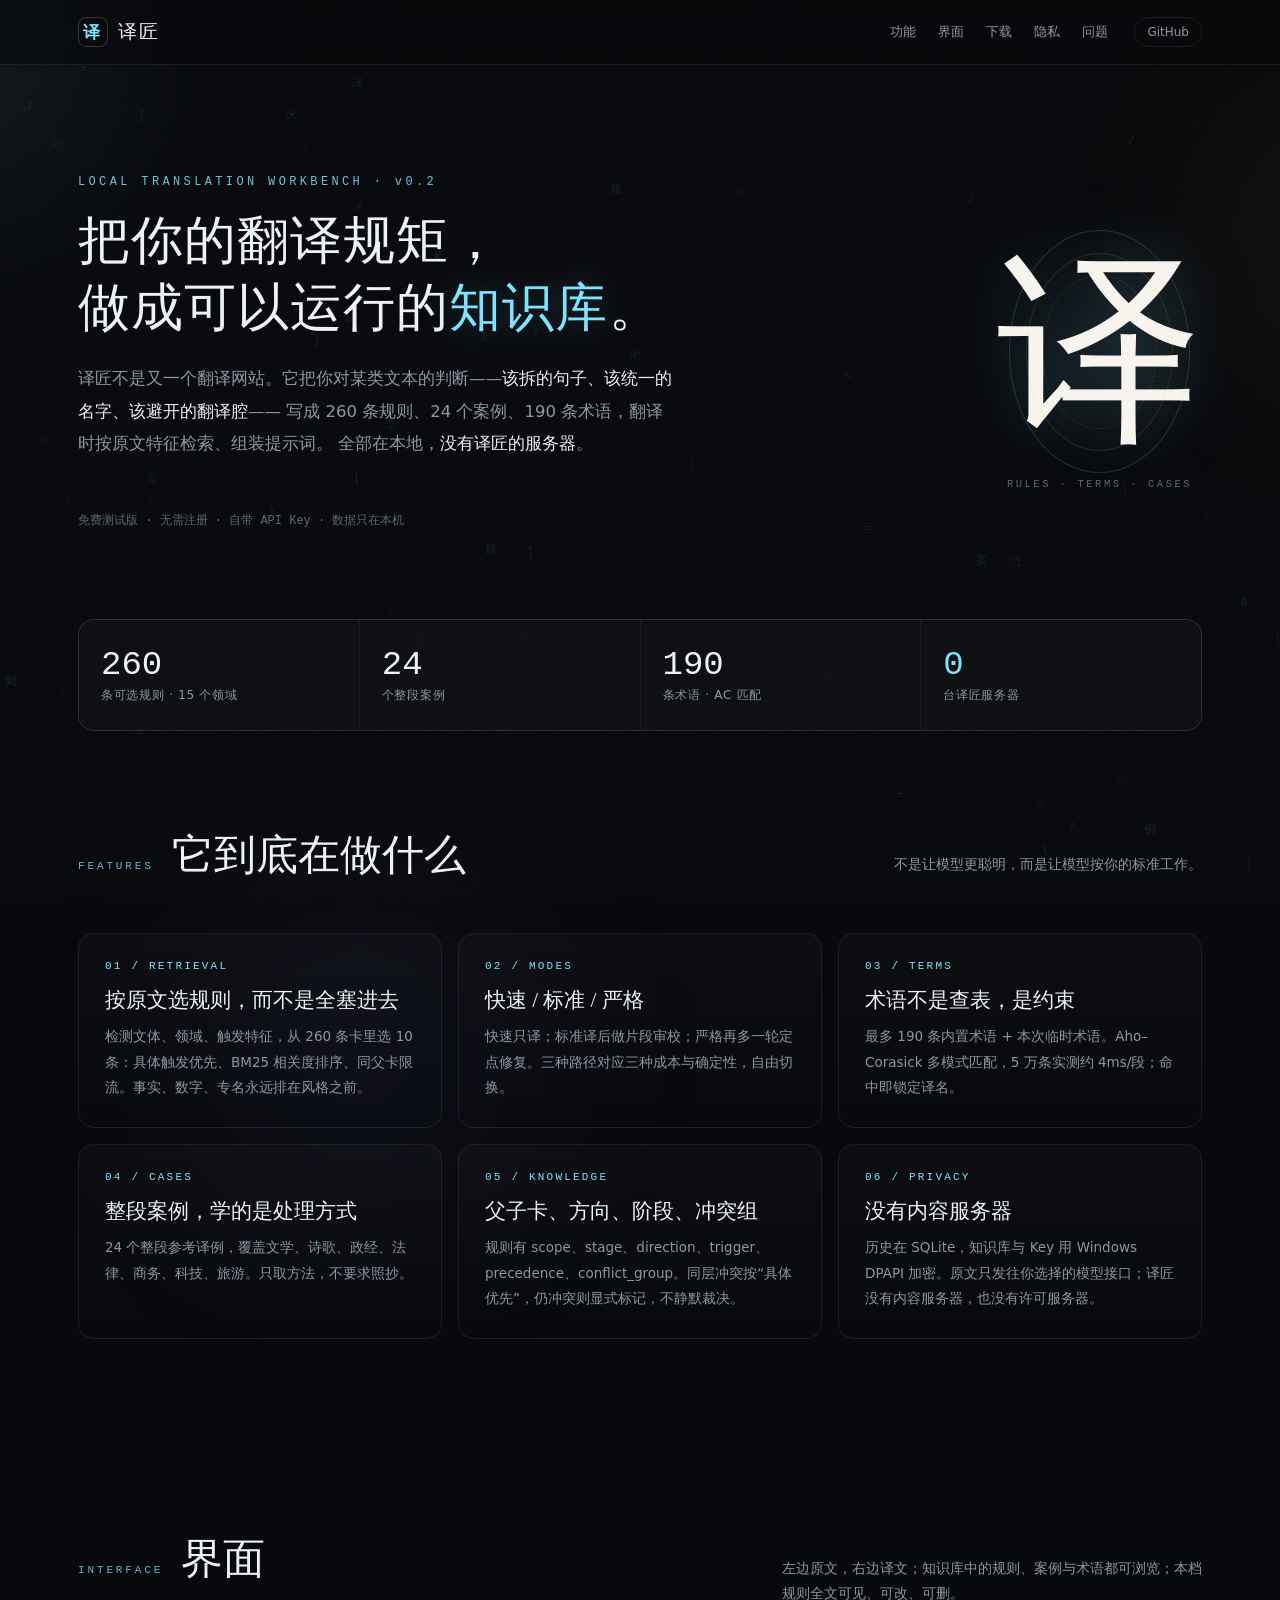
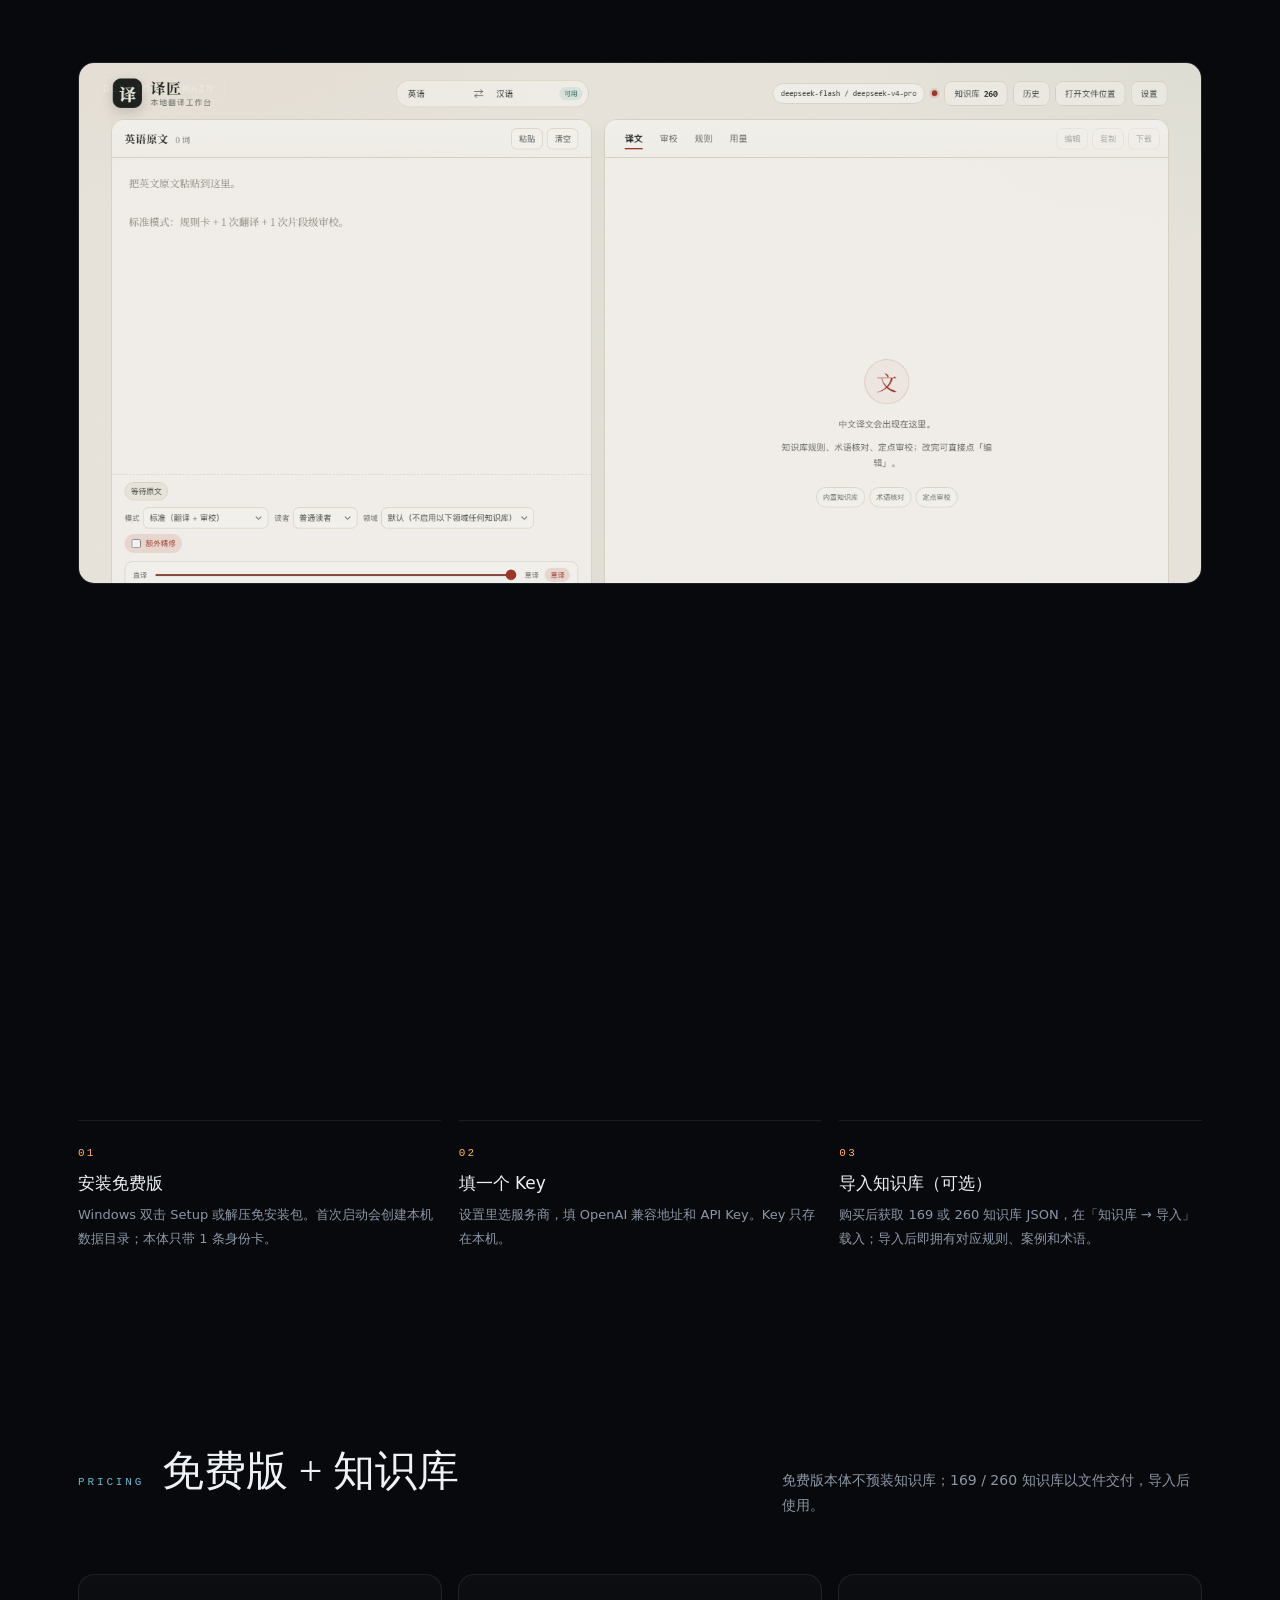
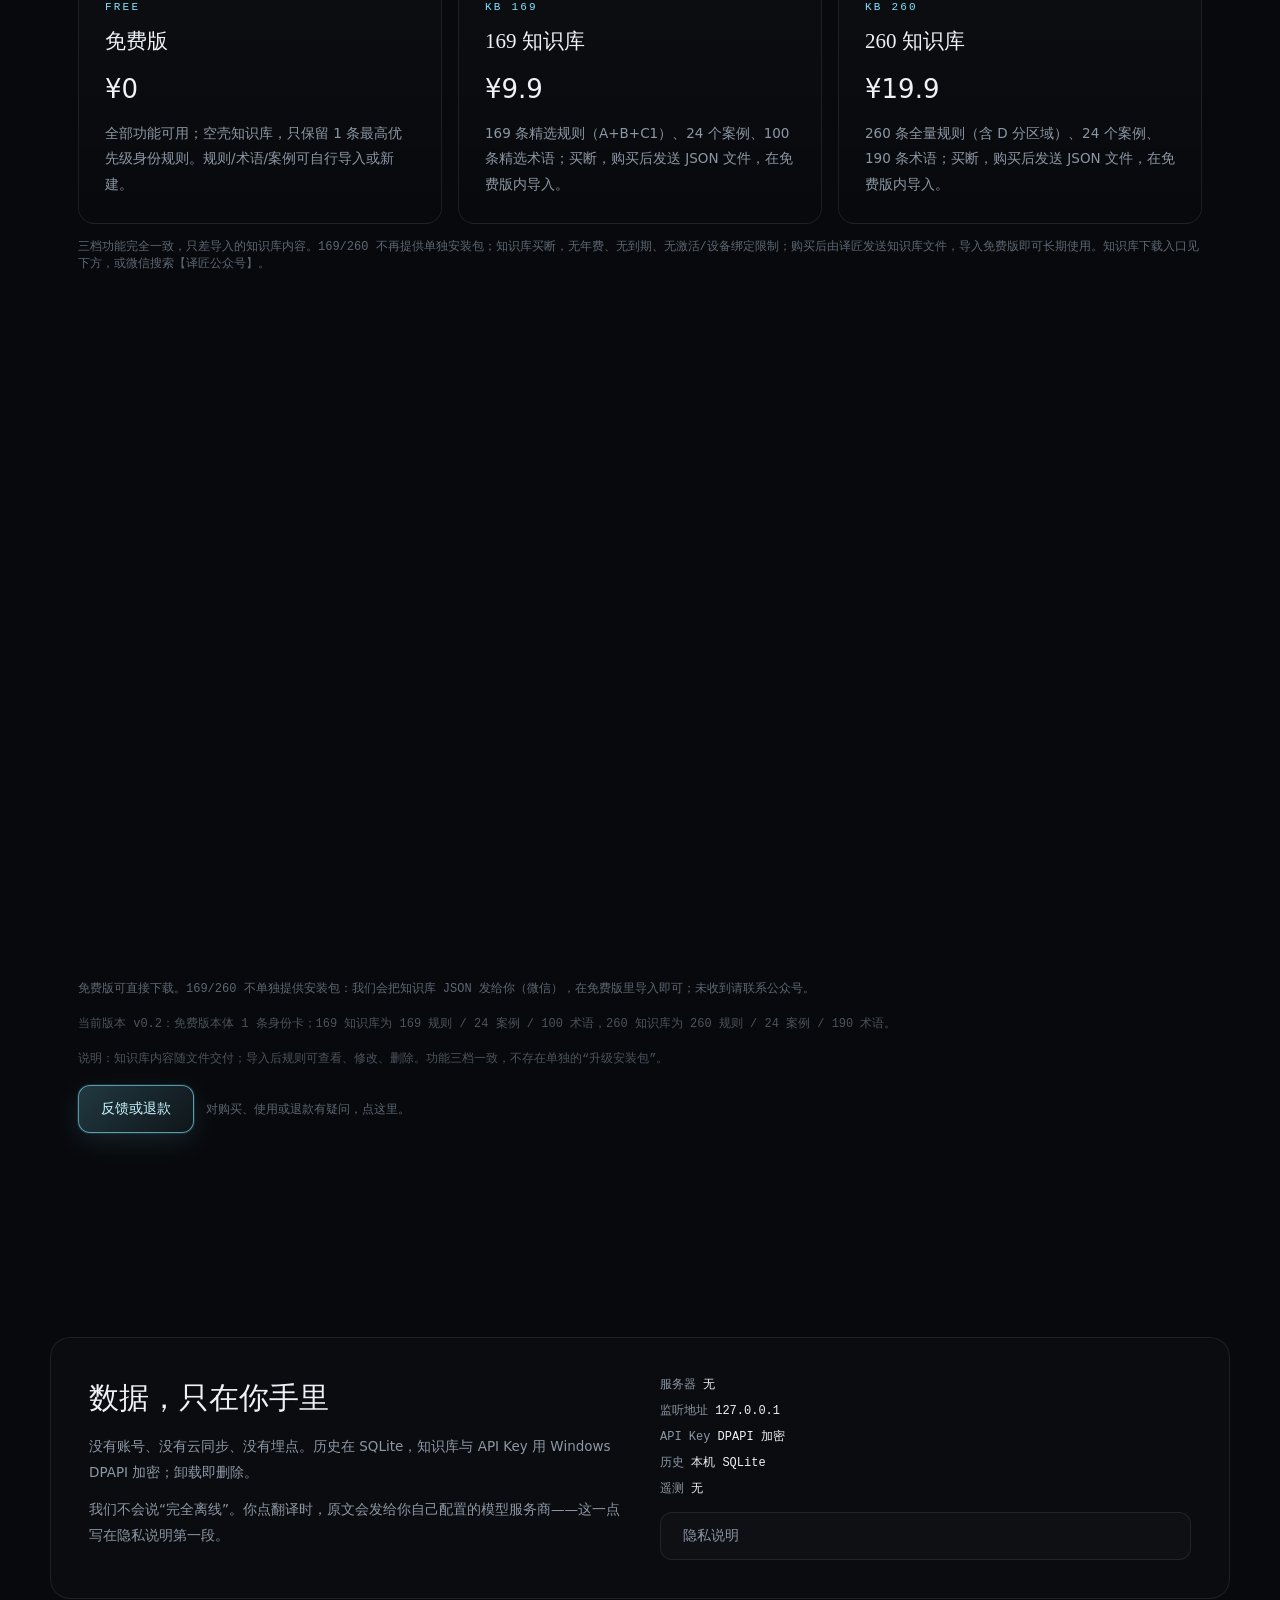
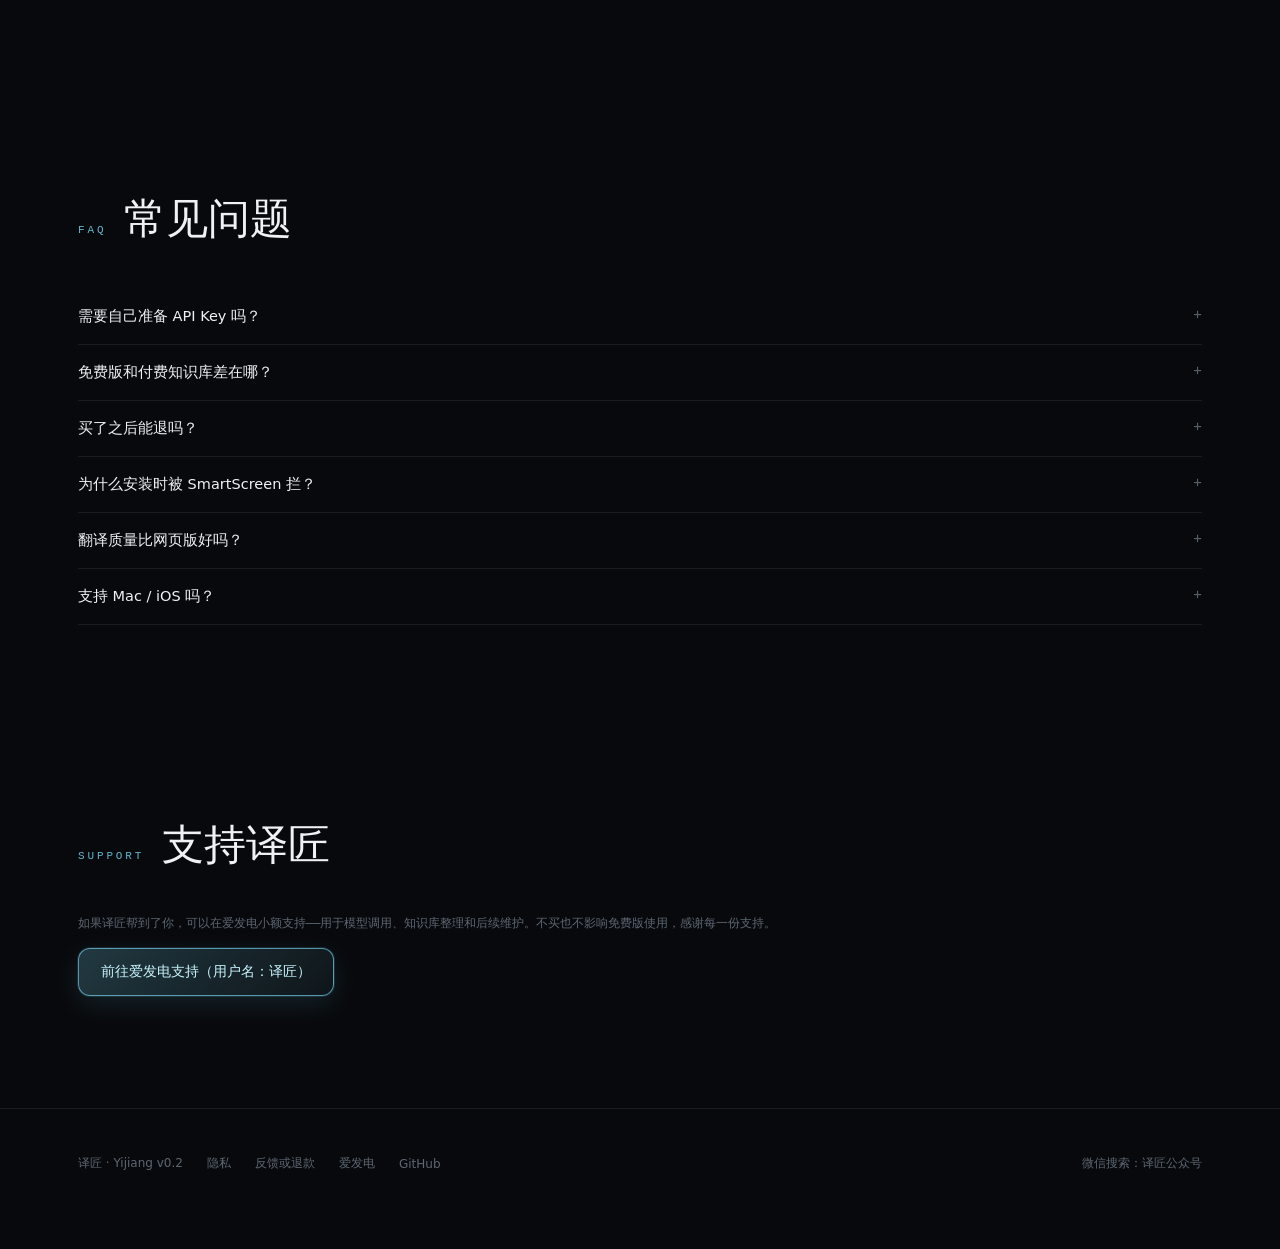
==== commit c37c05a9: "site: 知识库改为买断价 9.9/19.9，无年费/到期/设备绑定限制" ====
--- a/docs/index.html
+++ b/docs/index.html
@@ -280,10 +280,10 @@
     <div class="sec-head reveal"><span>PRICING</span><h2>免费版 + 知识库</h2><p>免费版本体不预装知识库；169 / 260 知识库以文件交付，导入后使用。</p></div>
     <div class="grid" style="grid-template-columns:repeat(3,1fr)">
       <div class="card reveal"><div class="k">FREE</div><h3>免费版</h3><p style="font-size:26px;color:#eef2f6;margin:6px 0">¥0</p><p>全部功能可用；空壳知识库，只保留 1 条最高优先级身份规则。规则/术语/案例可自行导入或新建。</p></div>
-      <div class="card reveal"><div class="k">KB 169</div><h3>169 知识库</h3><p style="font-size:26px;color:#eef2f6;margin:6px 0">¥9.9/年</p><p>169 条精选规则（A+B+C1）、24 个案例、100 条精选术语；购买后发送 JSON 文件，在免费版内导入。</p></div>
-      <div class="card reveal"><div class="k">KB 260</div><h3>260 知识库</h3><p style="font-size:26px;color:#eef2f6;margin:6px 0">¥19.9/年</p><p>260 条全量规则（含 D 分区域）、24 个案例、190 条术语；购买后发送 JSON 文件，在免费版内导入。</p></div>
-    </div>
-    <p class="note" style="margin-top:14px">三档功能完全一致，只差导入的知识库内容。169/260 不再提供单独安装包；购买后由译匠发送知识库文件，导入免费版即可使用。知识库下载入口见下方，或微信搜索【译匠公众号】。</p>
+      <div class="card reveal"><div class="k">KB 169</div><h3>169 知识库</h3><p style="font-size:26px;color:#eef2f6;margin:6px 0">¥9.9</p><p>169 条精选规则（A+B+C1）、24 个案例、100 条精选术语；买断，购买后发送 JSON 文件，在免费版内导入。</p></div>
+      <div class="card reveal"><div class="k">KB 260</div><h3>260 知识库</h3><p style="font-size:26px;color:#eef2f6;margin:6px 0">¥19.9</p><p>260 条全量规则（含 D 分区域）、24 个案例、190 条术语；买断，购买后发送 JSON 文件，在免费版内导入。</p></div>
+    </div>
+    <p class="note" style="margin-top:14px">三档功能完全一致，只差导入的知识库内容。169/260 不再提供单独安装包；知识库买断，无年费、无到期、无激活/设备绑定限制；购买后由译匠发送知识库文件，导入免费版即可长期使用。知识库下载入口见下方，或微信搜索【译匠公众号】。</p>
   </div>
 </section>
 
@@ -301,16 +301,16 @@
         <a class="btn" href="downloads/译匠-免费版-0.2.zip" download style="margin-top:8px">下载免安装 zip</a>
       </div>
       <div class="card reveal">
-        <div class="k">KB 169 · ¥9.9/年</div>
+        <div class="k">KB 169 · ¥9.9</div>
         <h3>169 知识库文件</h3>
-        <p>169 条规则 + 24 案例 + 100 术语。付款后发送 JSON 文件，在免费版「知识库 → 导入」载入。</p>
+        <p>169 条规则 + 24 案例 + 100 术语。买断，付款后发送 JSON 文件，在免费版「知识库 → 导入」载入。</p>
         <div class="meta">知识库文件 · 不含安装包</div>
         <a class="btn" href="https://www.baidu.com" target="_blank" rel="noopener">下载 169 知识库</a>
       </div>
       <div class="card reveal">
-        <div class="k">KB 260 · ¥19.9/年</div>
+        <div class="k">KB 260 · ¥19.9</div>
         <h3>260 知识库文件</h3>
-        <p>260 条规则 + 24 案例 + 190 术语。付款后发送 JSON 文件，在免费版「知识库 → 导入」载入。</p>
+        <p>260 条规则 + 24 案例 + 190 术语。买断，付款后发送 JSON 文件，在免费版「知识库 → 导入」载入。</p>
         <div class="meta">知识库文件 · 不含安装包</div>
         <a class="btn" href="https://www.baidu.com" target="_blank" rel="noopener">下载 260 知识库</a>
       </div>
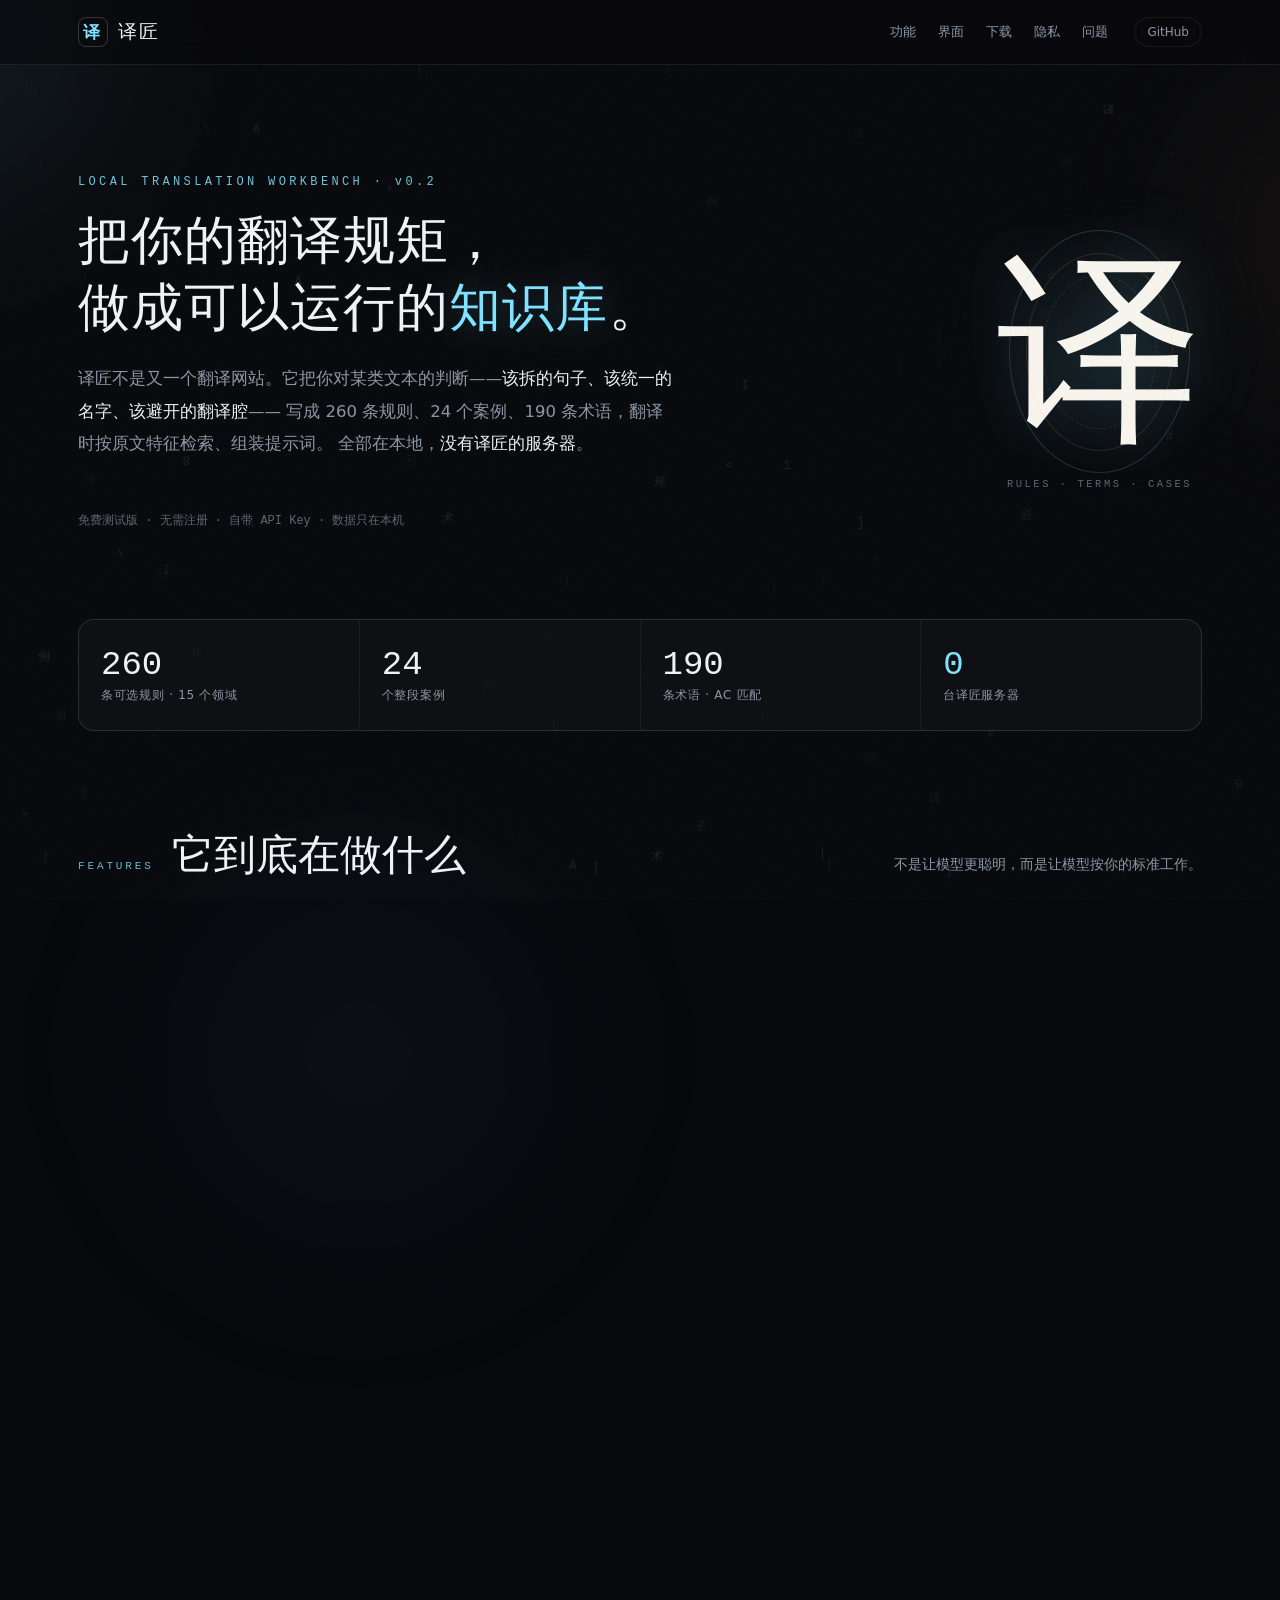
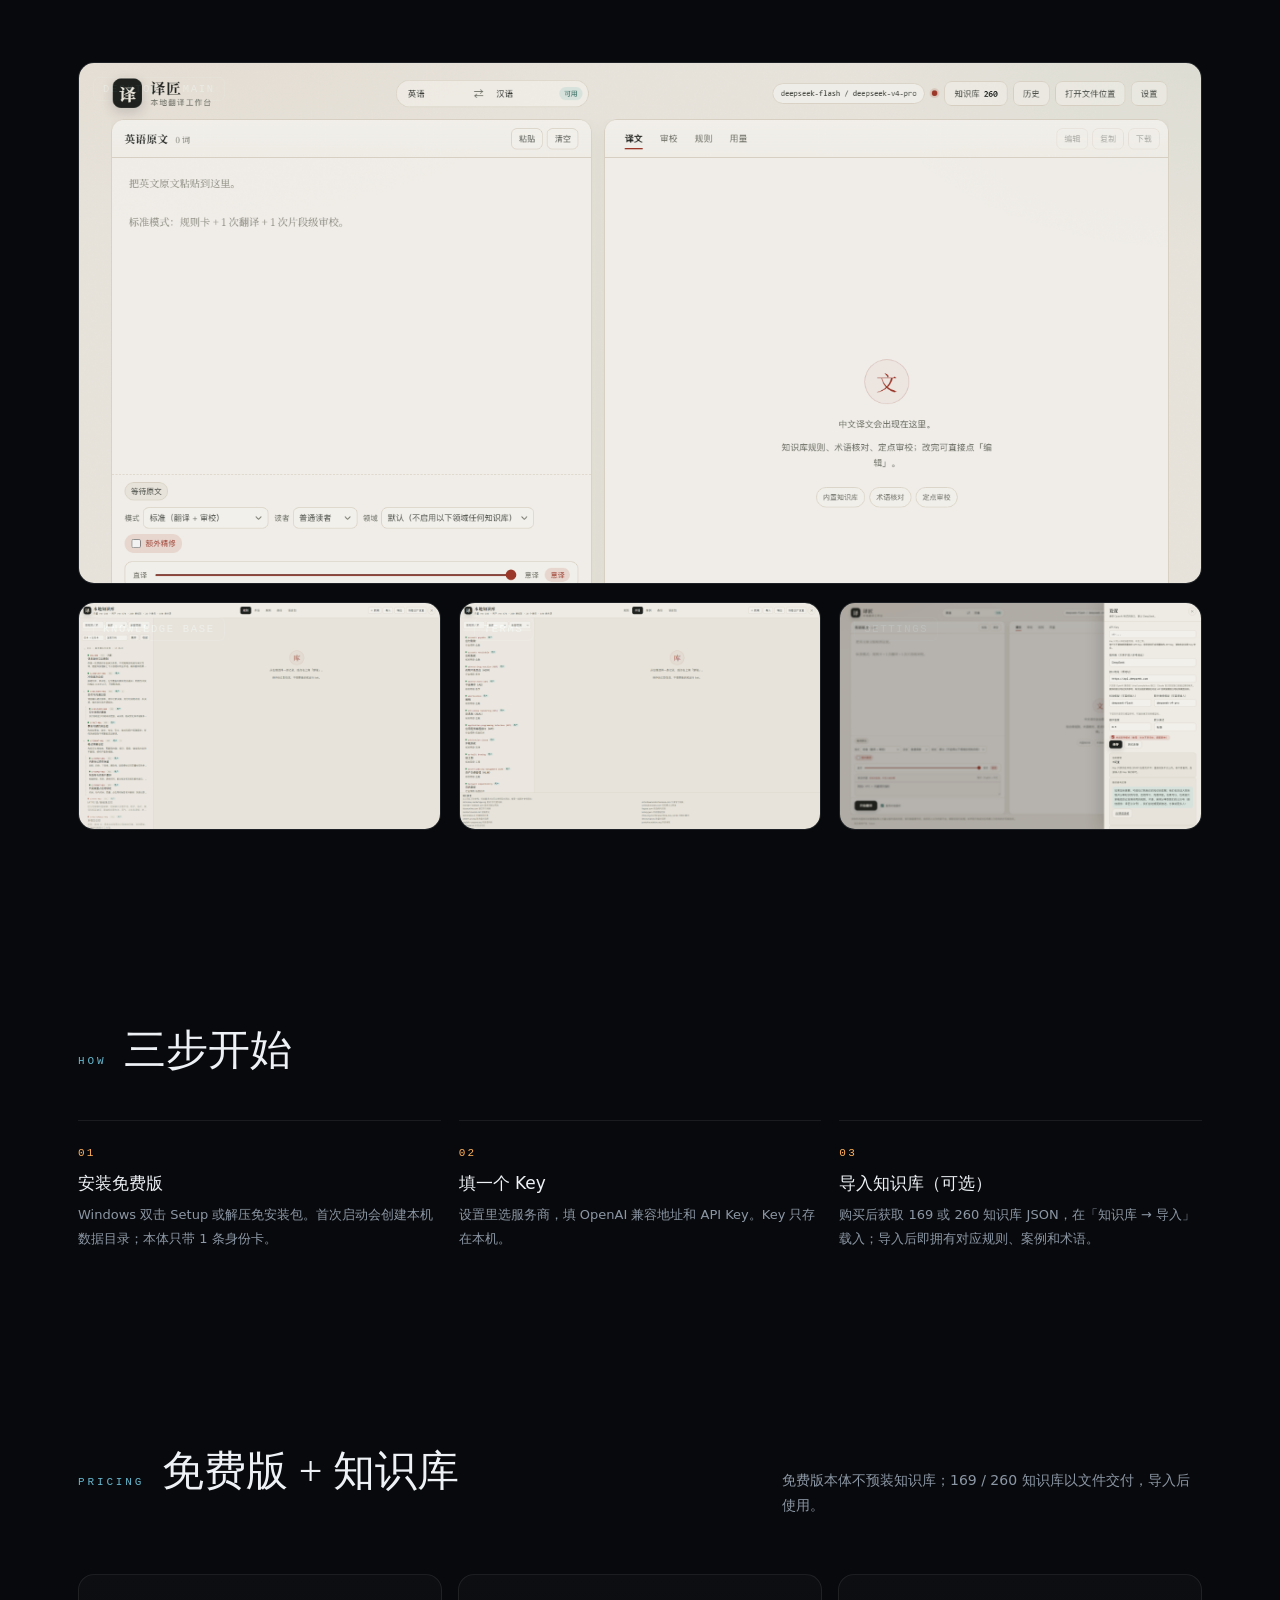
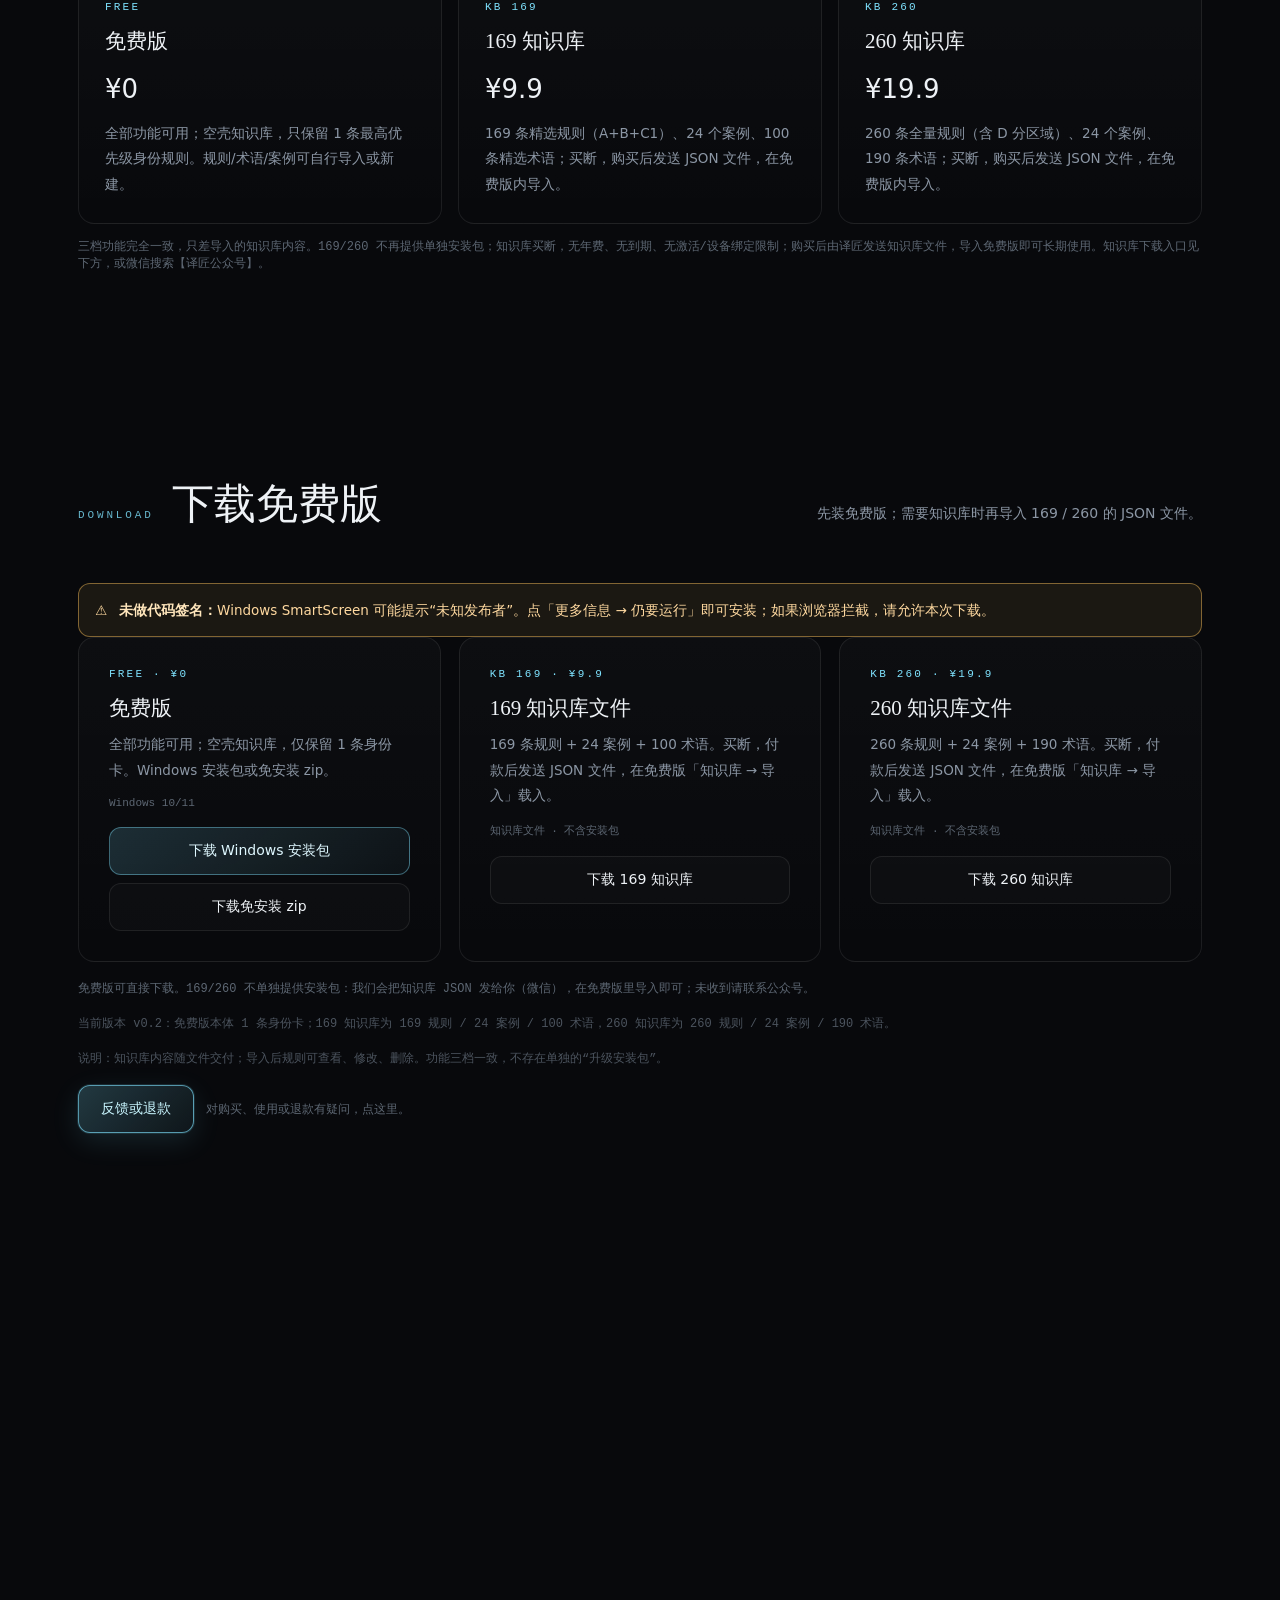
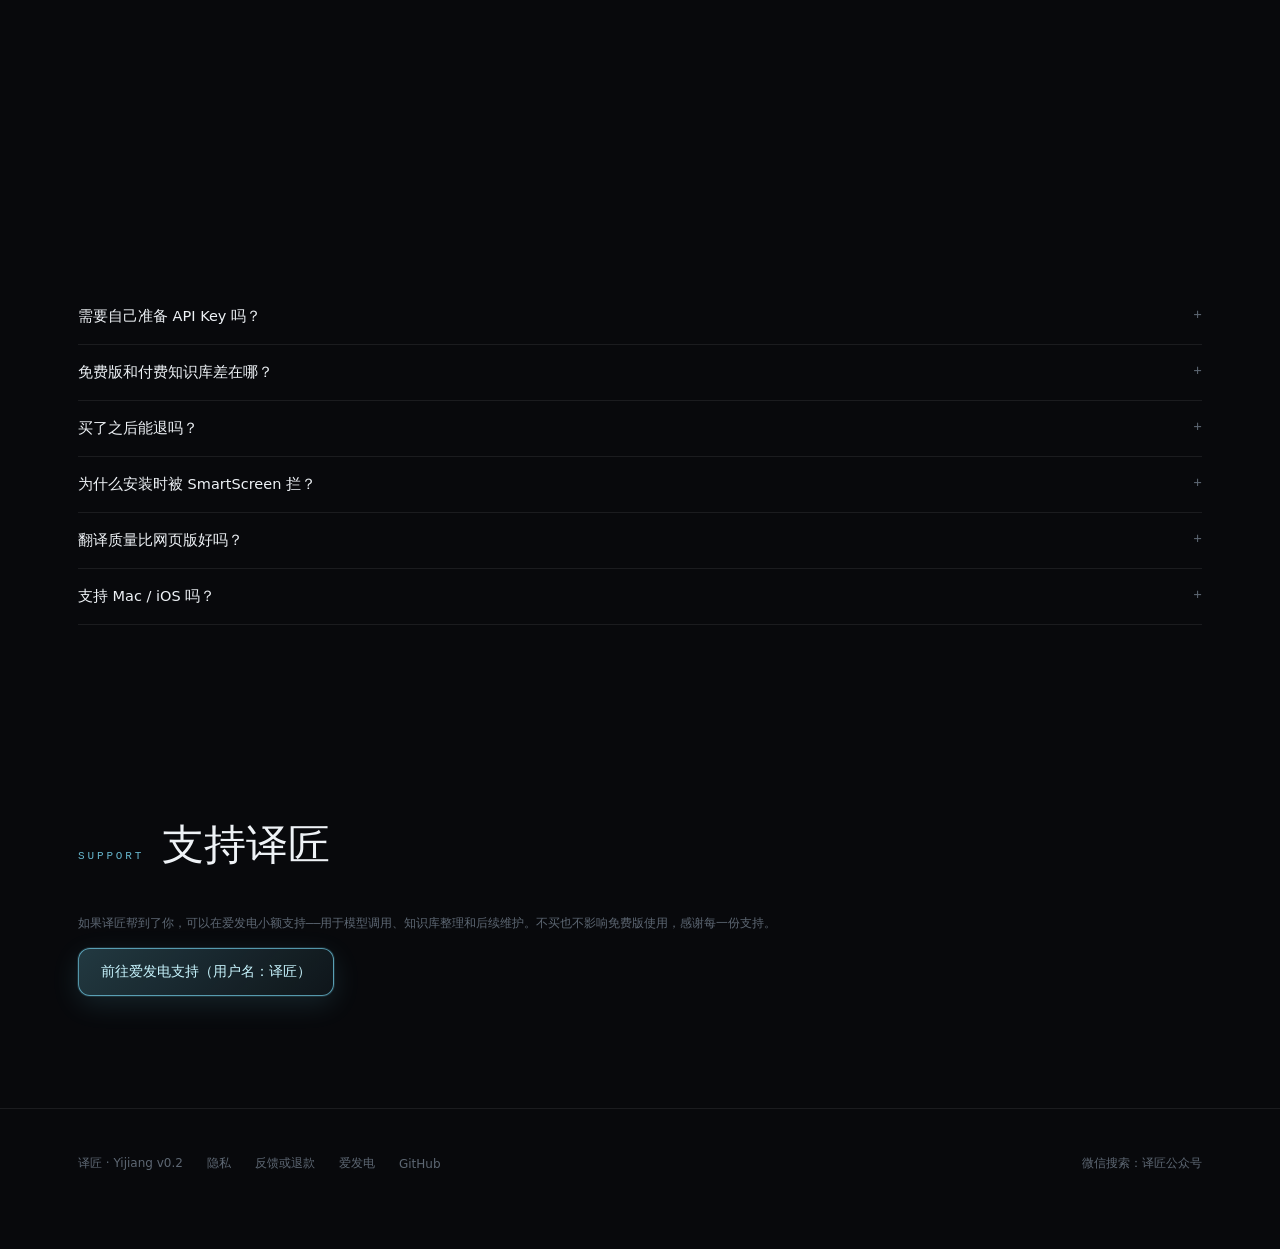
==== commit ec72eda9: "site: 爱发电链接改为 yijiang_official 方案页" ====
--- a/docs/index.html
+++ b/docs/index.html
@@ -356,7 +356,7 @@
   <div class="wrap">
     <div class="sec-head reveal"><span>SUPPORT</span><h2>支持译匠</h2></div>
     <p class="note reveal">如果译匠帮到了你，可以在爱发电小额支持——用于模型调用、知识库整理和后续维护。不买也不影响免费版使用，感谢每一份支持。</p>
-    <p class="reveal"><a class="btn btn-refund" href="https://afdian.com/order/create?plan_id=4a42d462d8ed11f18e5f5254001e7c00&product_type=0&remark=&affiliate_code=" target="_blank" rel="noopener">前往爱发电支持（用户名：译匠）</a></p>
+    <p class="reveal"><a class="btn btn-refund" href="https://afdian.com/a/yijiang_official/plan" target="_blank" rel="noopener">前往爱发电支持（用户名：译匠）</a></p>
   </div>
 </section>
 
@@ -365,7 +365,7 @@
     <span>译匠 · Yijiang v0.2</span>
     <a href="privacy.html">隐私</a>
     <a href="refund.html" target="_blank" rel="noopener">反馈或退款</a>
-    <a href="https://afdian.com/order/create?plan_id=4a42d462d8ed11f18e5f5254001e7c00&product_type=0&remark=&affiliate_code=" target="_blank" rel="noopener">爱发电</a>
+    <a href="https://afdian.com/a/yijiang_official/plan" target="_blank" rel="noopener">爱发电</a>
     <a data-github href="https://github.com" target="_blank" rel="noopener">GitHub</a>
     <span style="margin-left:auto">微信搜索：译匠公众号</span>
   </div>
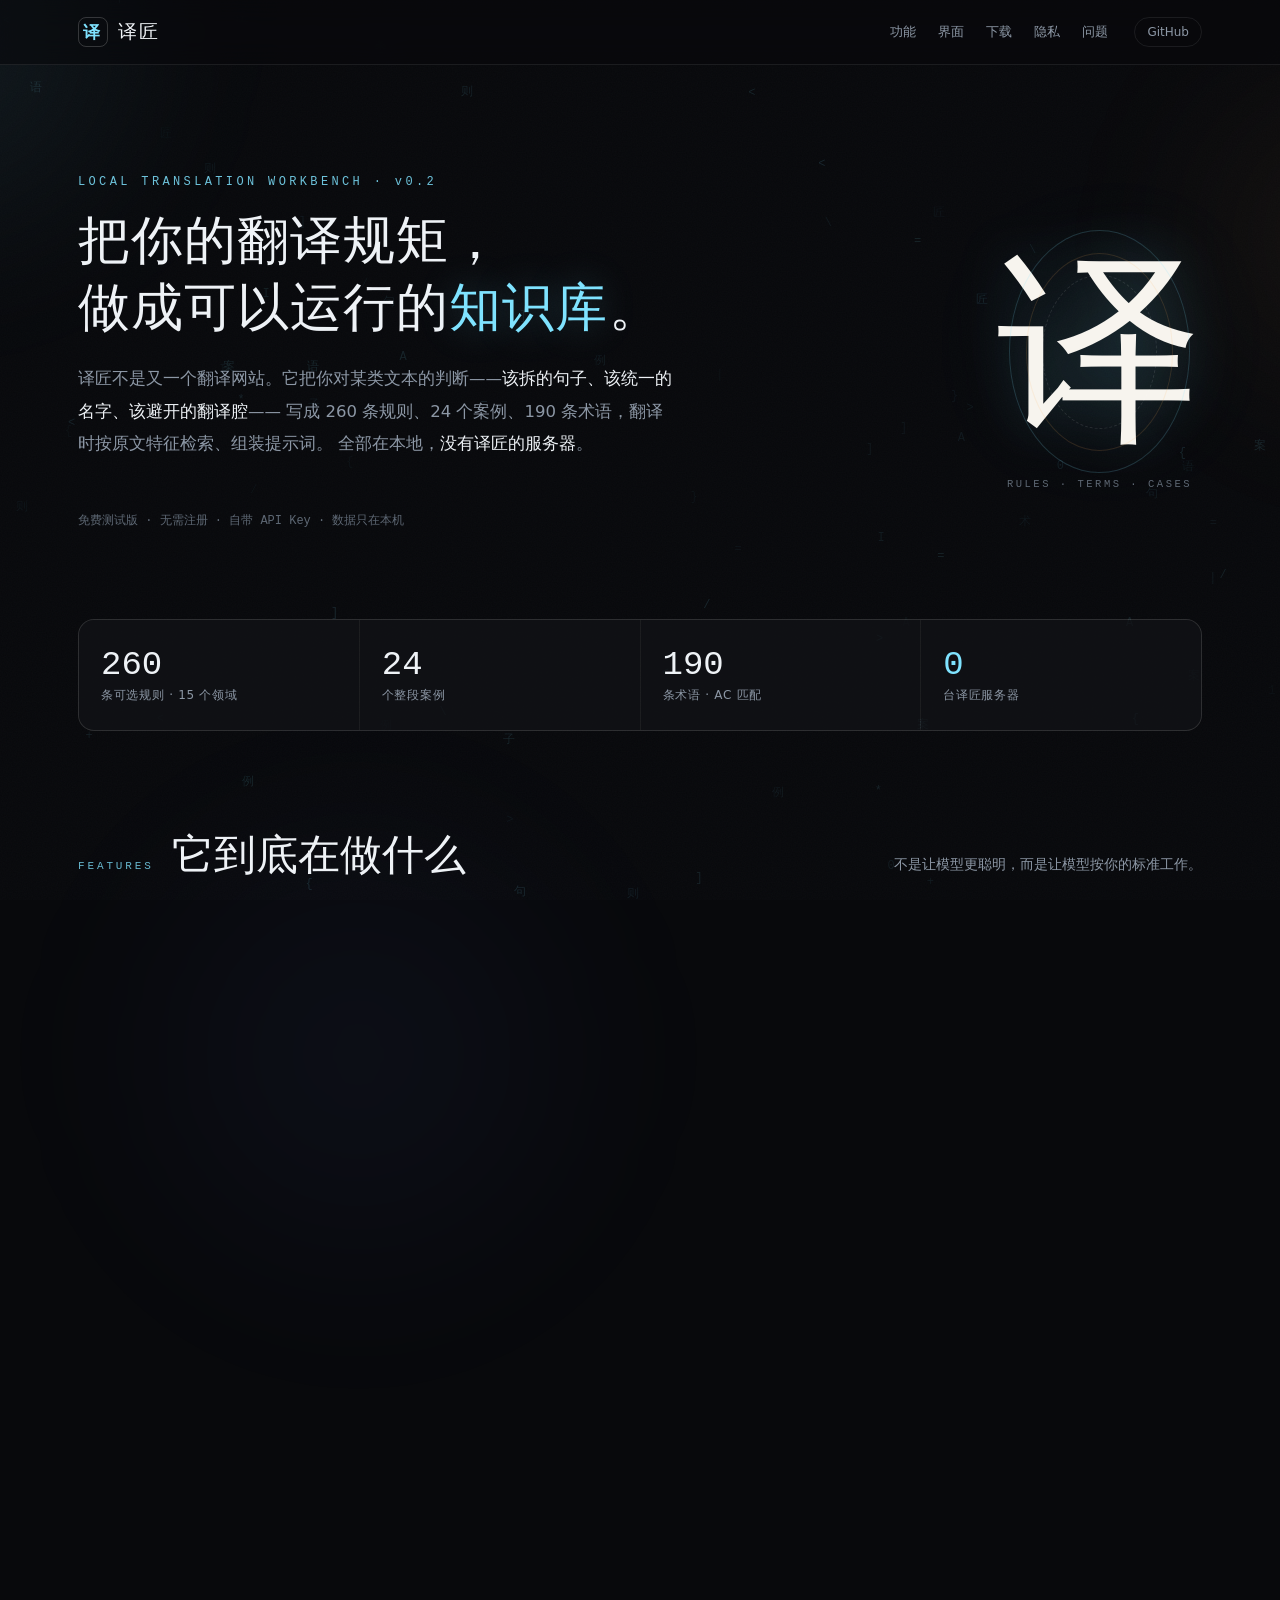
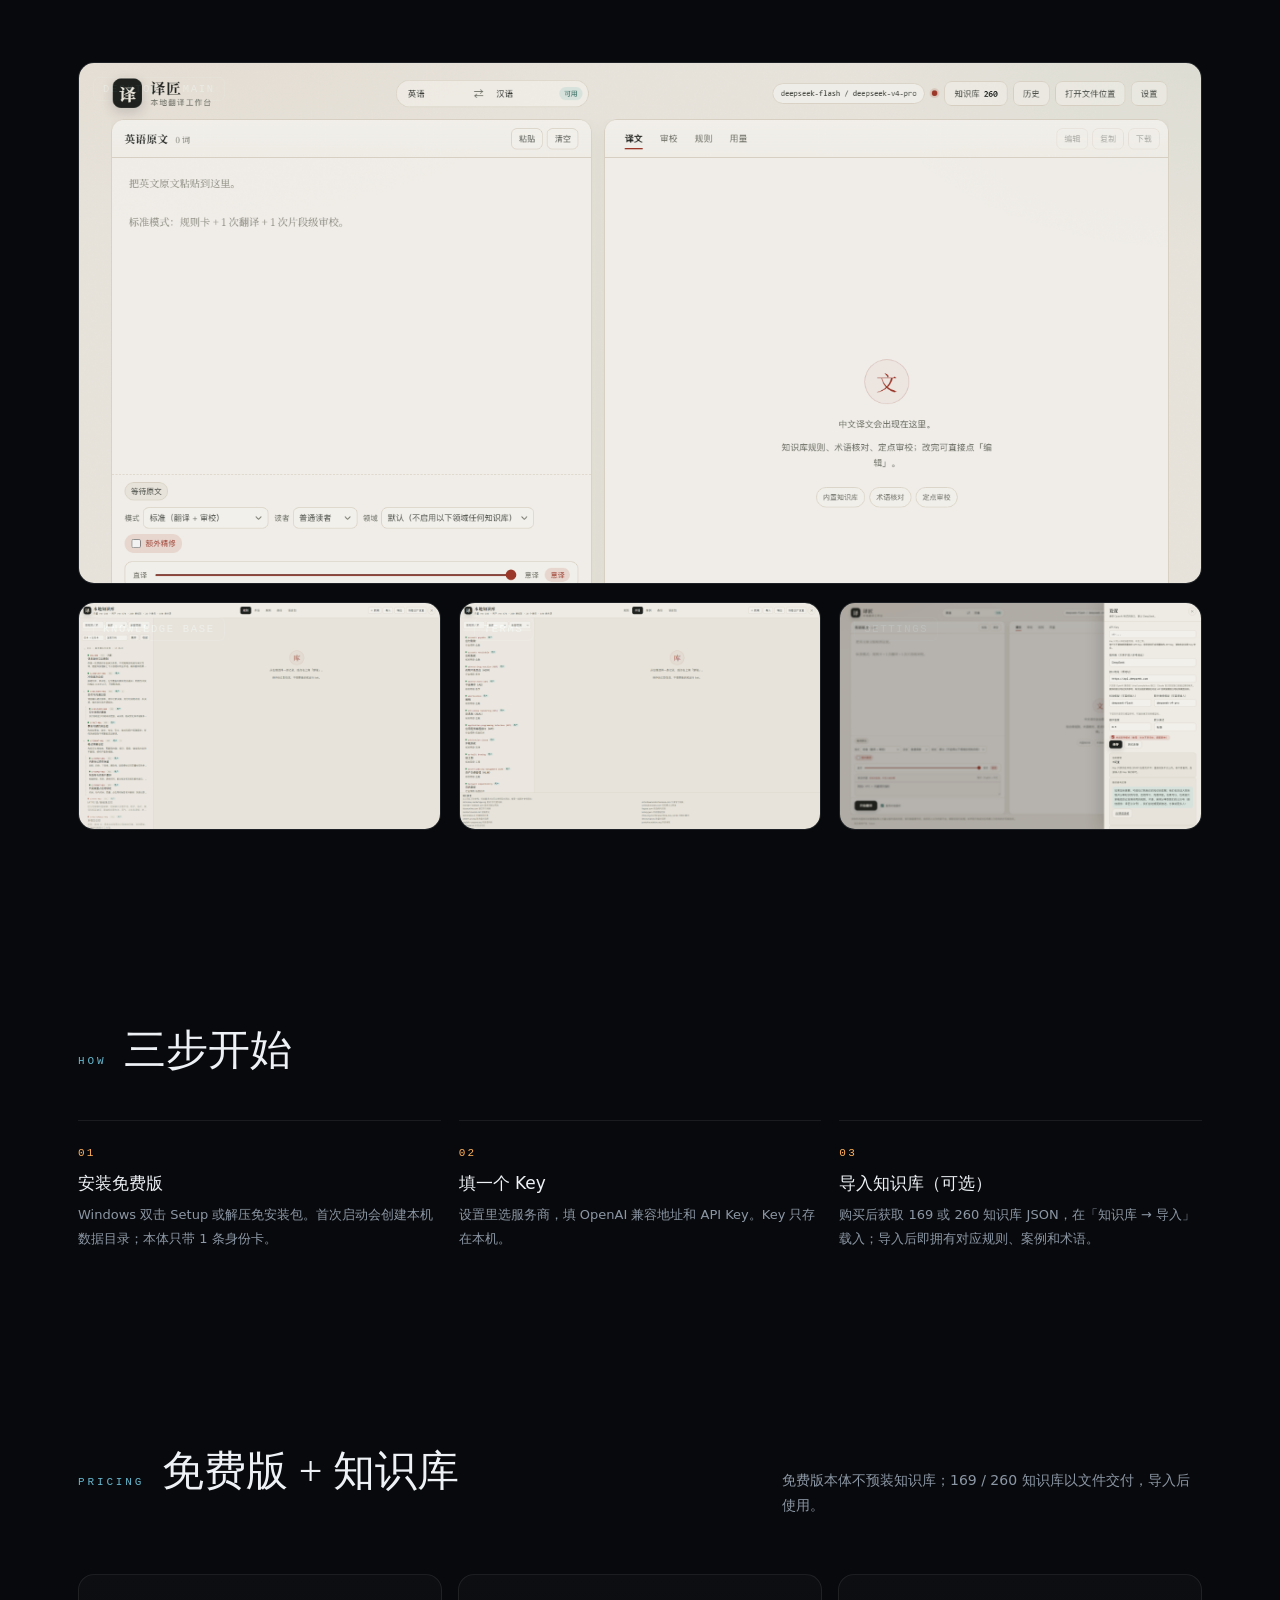
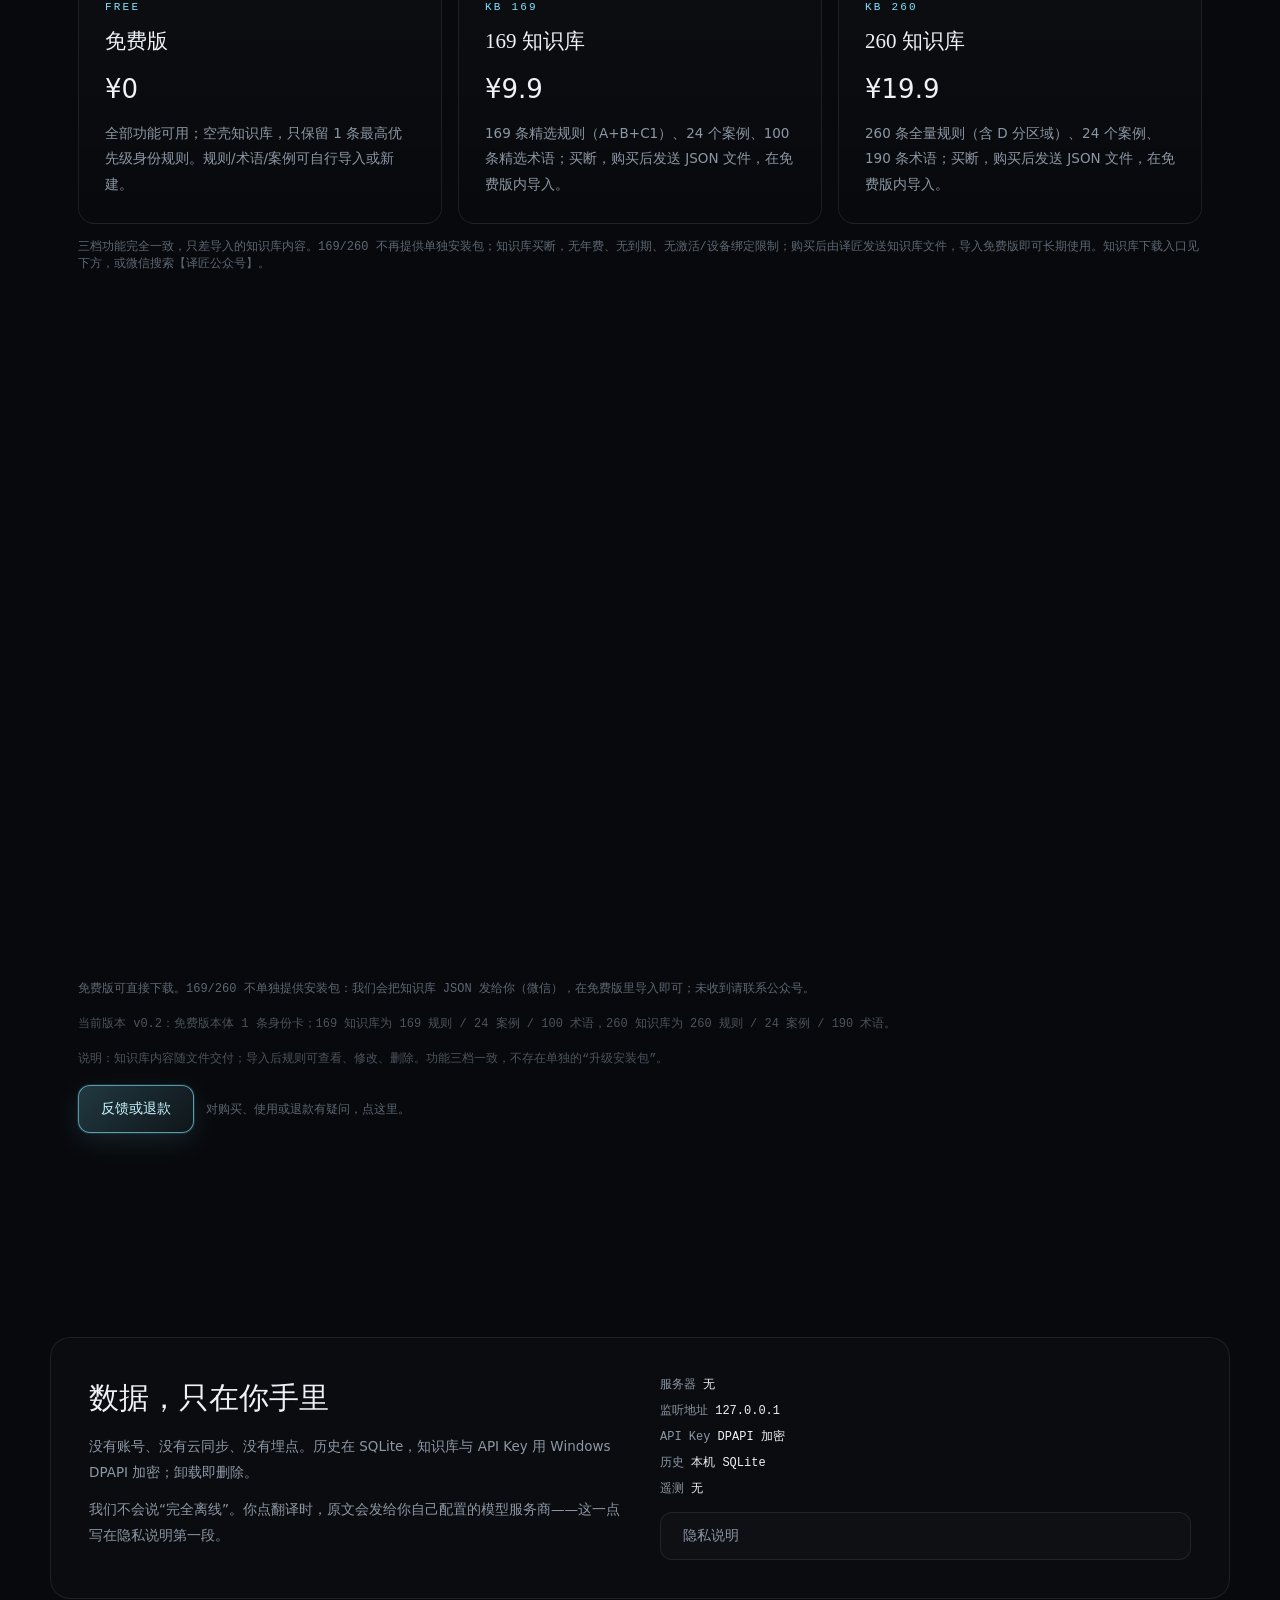
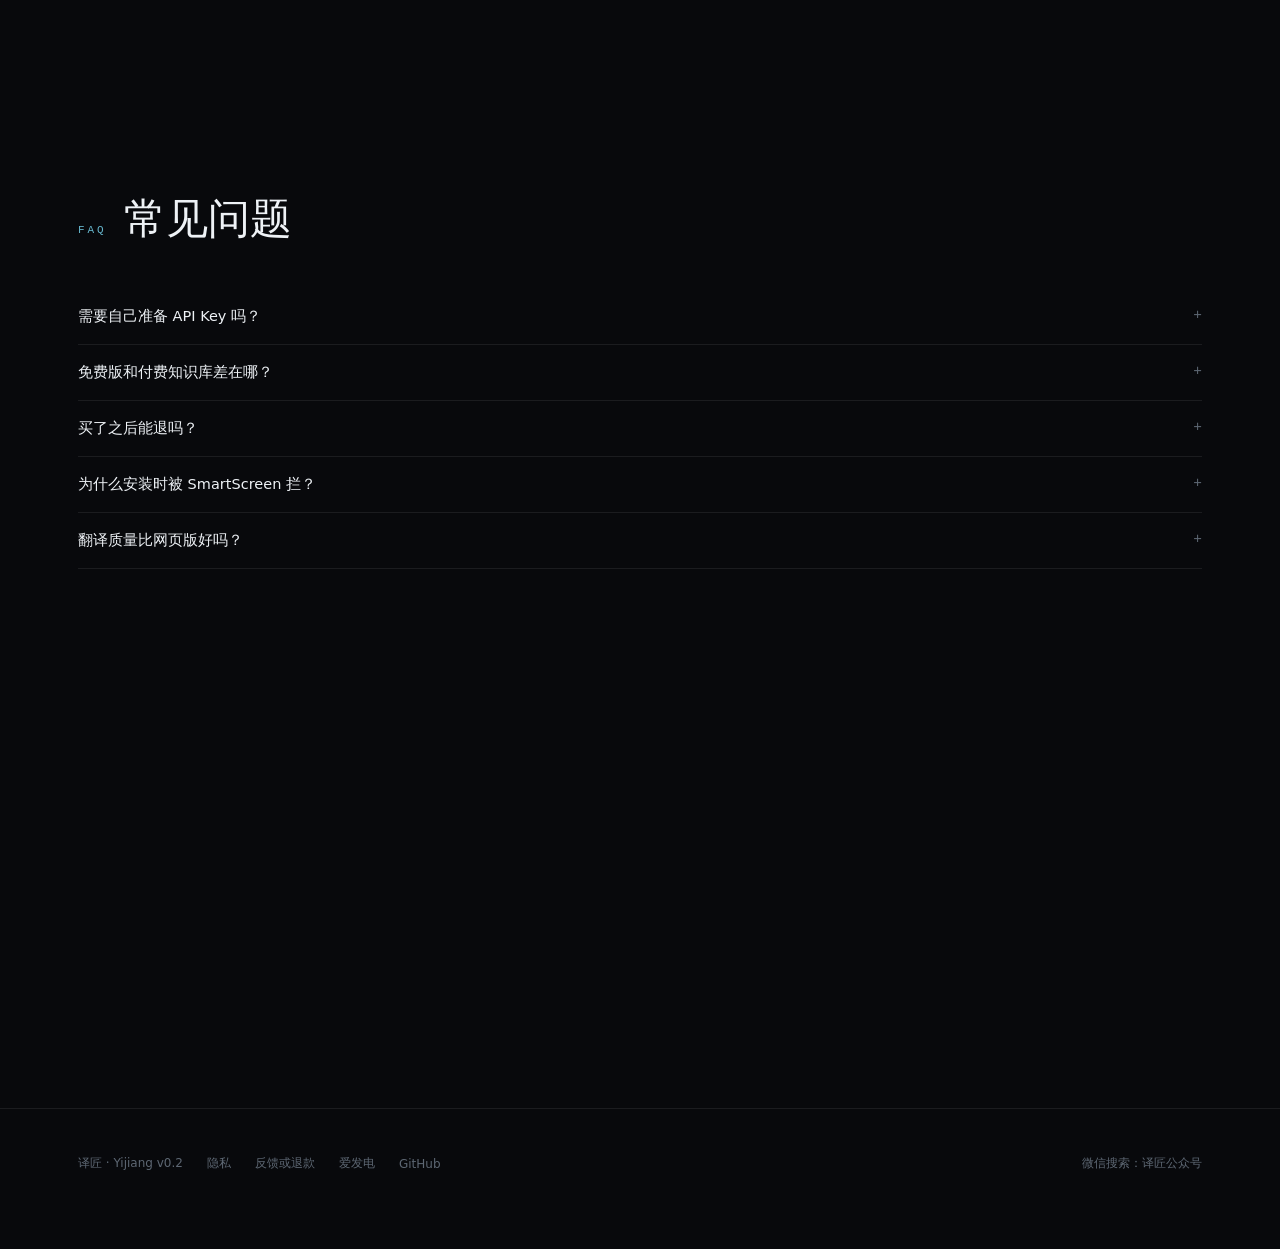
==== commit fddb835b: "site: 169/260 知识库按钮改为砖块儿购买链接" ====
--- a/docs/index.html
+++ b/docs/index.html
@@ -1,4 +1,4 @@
-﻿<!doctype html>
+<!doctype html>
 <html lang="zh-CN">
 <head>
 <meta charset="utf-8" />
@@ -305,14 +305,14 @@
         <h3>169 知识库文件</h3>
         <p>169 条规则 + 24 案例 + 100 术语。买断，付款后发送 JSON 文件，在免费版「知识库 → 导入」载入。</p>
         <div class="meta">知识库文件 · 不含安装包</div>
-        <a class="btn" href="https://www.baidu.com" target="_blank" rel="noopener">下载 169 知识库</a>
+        <a class="btn" href="https://zhuankuai.com/o/bread/u6qCxymh7" target="_blank" rel="noopener">下载 169 知识库</a>
       </div>
       <div class="card reveal">
         <div class="k">KB 260 · ¥19.9</div>
         <h3>260 知识库文件</h3>
         <p>260 条规则 + 24 案例 + 190 术语。买断，付款后发送 JSON 文件，在免费版「知识库 → 导入」载入。</p>
         <div class="meta">知识库文件 · 不含安装包</div>
-        <a class="btn" href="https://www.baidu.com" target="_blank" rel="noopener">下载 260 知识库</a>
+        <a class="btn" href="https://zhuankuai.com/o/bread/uGUnOZU" target="_blank" rel="noopener">下载 260 知识库</a>
       </div>
     </div>
     <p class="note">免费版可直接下载。169/260 不单独提供安装包：我们会把知识库 JSON 发给你（微信），在免费版里导入即可；未收到请联系公众号。</p>
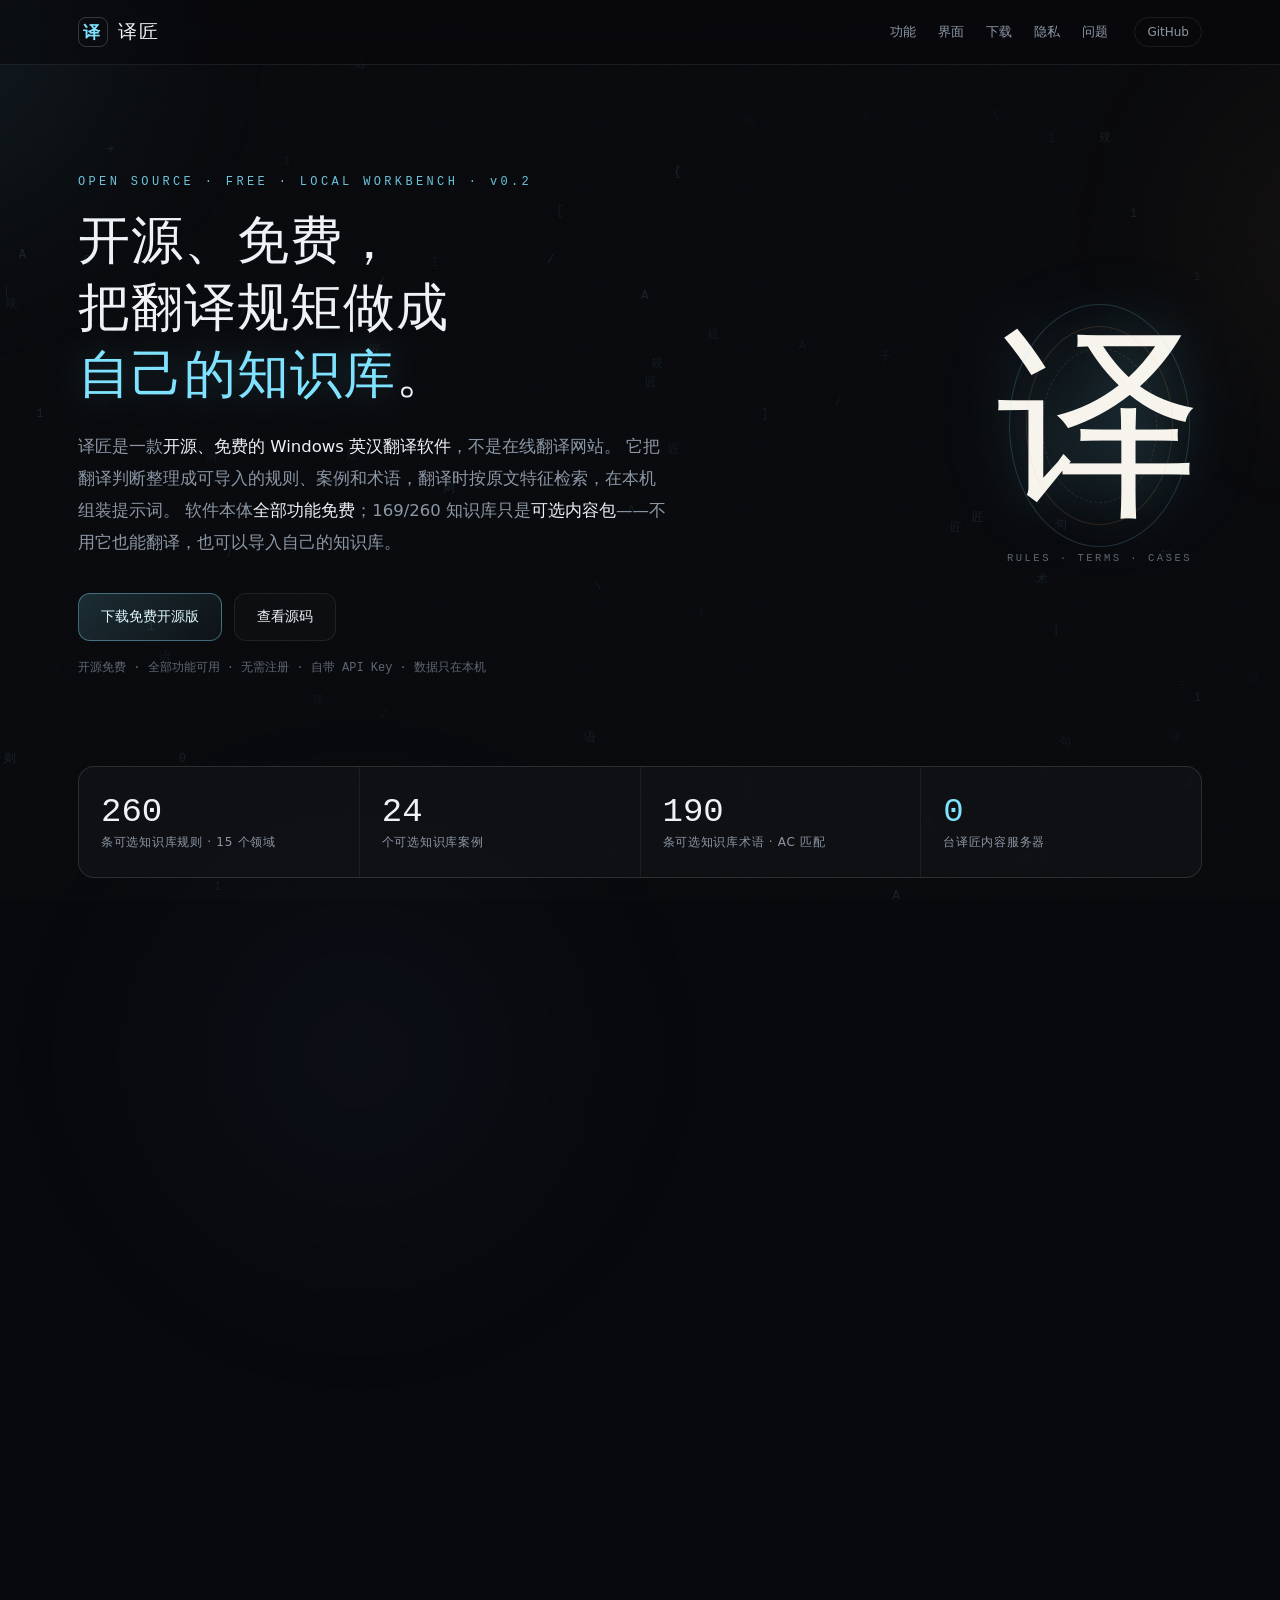
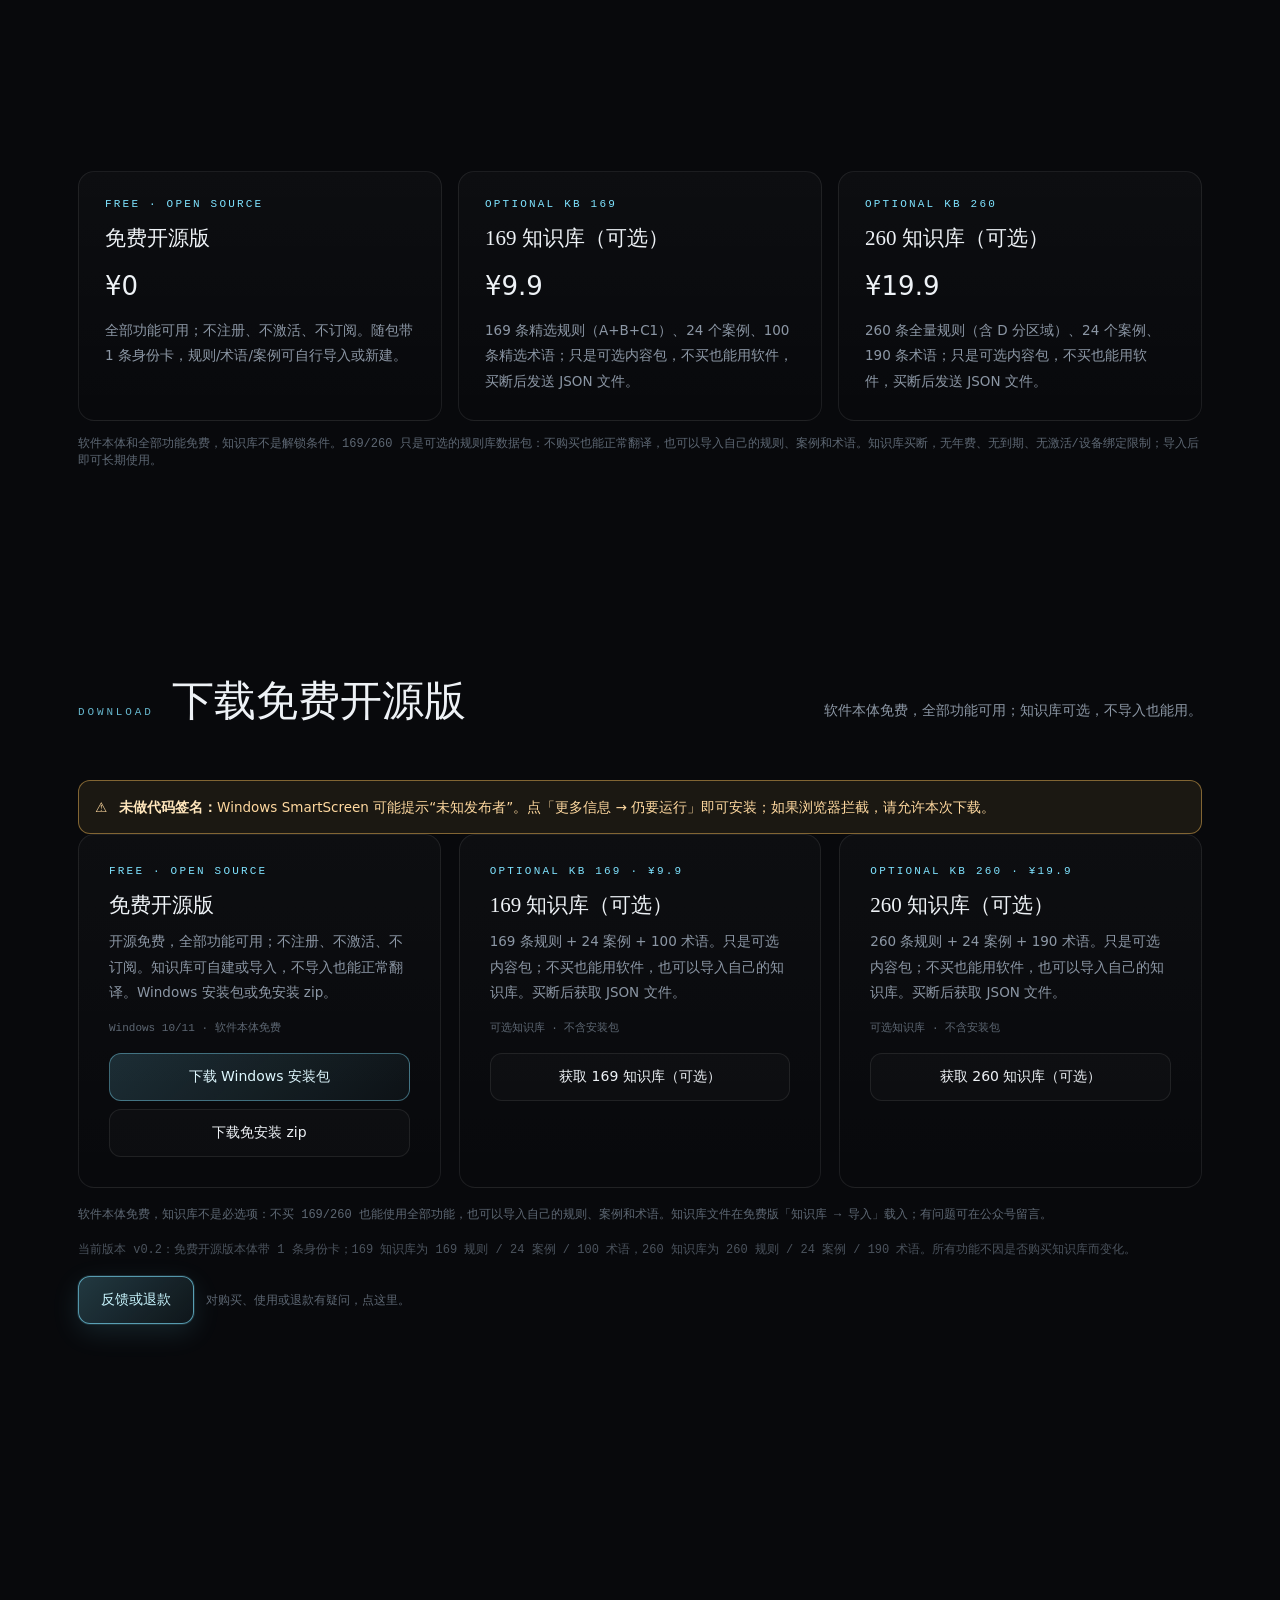
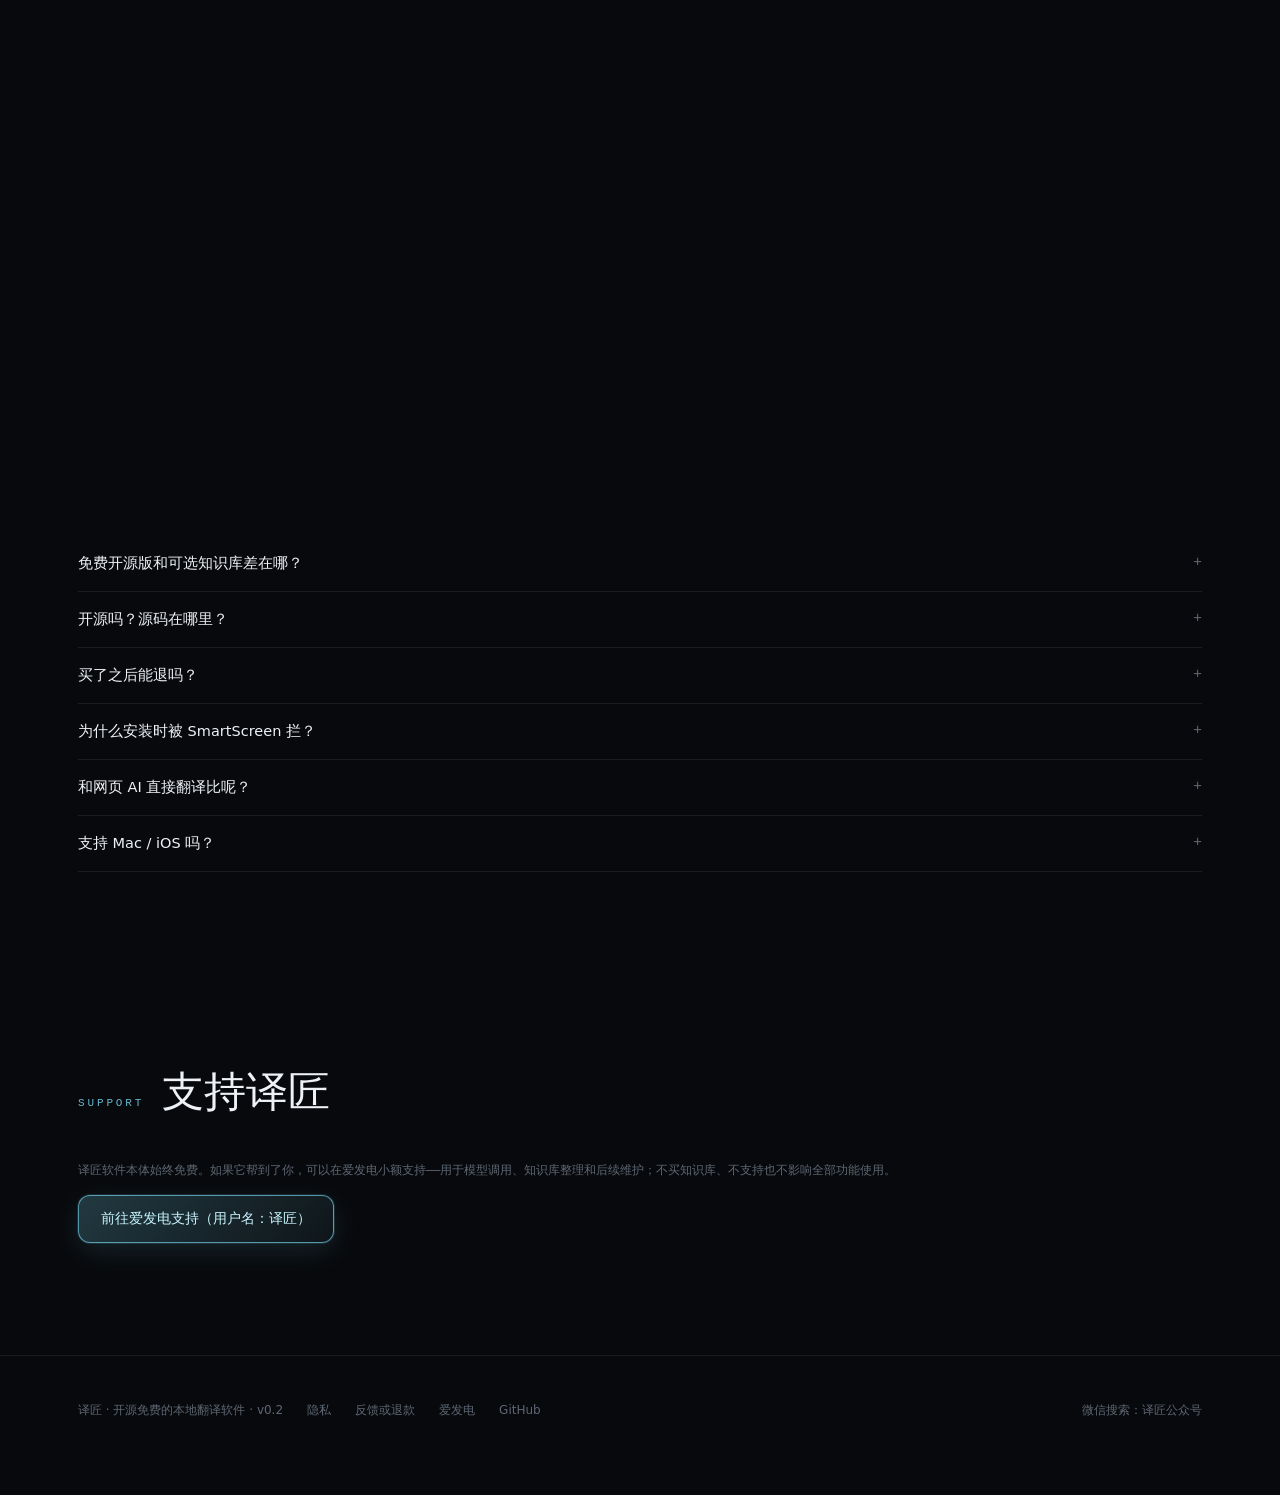
==== commit 8cfadb26: "site: 强调译匠开源免费，知识库改为可选内容包" ====
--- a/docs/index.html
+++ b/docs/index.html
@@ -3,16 +3,16 @@
 <head>
 <meta charset="utf-8" />
 <meta name="viewport" content="width=device-width, initial-scale=1" />
-<title>译匠 · 把你的翻译规矩，变成一套可以运行的知识库</title>
-<meta name="description" content="译匠是一个装在本机的英汉翻译工作台：免费版本体只带 1 条身份卡，169/260 条知识库以 JSON 文件导入。全部在本地，Windows 可直接下载。" />
+<title>译匠 · 开源免费的本地英汉翻译软件</title>
+<meta name="description" content="译匠是一款开源、免费的 Windows 英汉翻译软件，不是在线翻译网站。软件本体全部功能免费；知识库只是可选内容包，不买也能用，也可以导入自己的规则、案例和术语。" />
 <meta name="theme-color" content="#08090c" />
 <meta property="og:type" content="website" />
-<meta property="og:title" content="译匠 · 把你的翻译规矩，变成一套可以运行的知识库" />
-<meta property="og:description" content="本机运行的英汉翻译工作台：免费版空壳 + 可导入的 169/260 条知识库，24 个案例、190 条术语。Windows 可直接下载。" />
+<meta property="og:title" content="译匠 · 开源免费的本地英汉翻译软件" />
+<meta property="og:description" content="开源、免费的 Windows 英汉翻译软件。软件本体全部功能免费；知识库只是可选内容包，不买也能用，也可以导入自己的规则、案例和术语。" />
 <meta property="og:image" content="assets/desktop-main.png" />
 <meta name="twitter:card" content="summary_large_image" />
-<meta name="twitter:title" content="译匠 · 本地翻译工作台" />
-<meta name="twitter:description" content="按你的规则与术语翻译，没有服务器，数据在本机。" />
+<meta name="twitter:title" content="译匠 · 开源免费的本地翻译软件" />
+<meta name="twitter:description" content="不是在线翻译网站，而是装在本机的开源免费英汉翻译软件；知识库可选，亦可自己导入。" />
 <meta name="twitter:image" content="assets/desktop-main.png" />
 <script src="config.js"></script>
 <link rel="icon" href="data:image/svg+xml,%3Csvg xmlns='http://www.w3.org/2000/svg' viewBox='0 0 64 64'%3E%3Crect width='64' height='64' rx='14' fill='%230b0d10'/%3E%3Ctext x='32' y='46' font-size='40' text-anchor='middle' fill='%23eef2f6' font-family='serif'%3E%E8%AF%91%3C/text%3E%3C/svg%3E" />
@@ -198,26 +198,25 @@
       <a href="#privacy">隐私</a>
       <a href="#faq">问题</a>
     </div>
-    <a class="gh" data-github href="https://github.com" target="_blank" rel="noopener">GitHub</a>
+    <a class="gh" data-github href="https://github.com/Yijiang-git/yijiang" target="_blank" rel="noopener">GitHub</a>
   </div>
 </nav>
 
 <header id="top">
   <div class="wrap hero">
     <div>
-      <div class="eyebrow">LOCAL TRANSLATION WORKBENCH · v0.2</div>
-      <h1>把你的翻译规矩，<br/>做成可以运行的<em>知识库</em>。</h1>
+      <div class="eyebrow">OPEN SOURCE · FREE · LOCAL WORKBENCH · v0.2</div>
+      <h1>开源、免费，<br/>把翻译规矩做成<br/><em>自己的知识库</em>。</h1>
       <p class="lede">
-        译匠不是又一个翻译网站。它把你对某类文本的判断——<b>该拆的句子、该统一的名字、该避开的翻译腔</b>——
-        写成 260 条规则、24 个案例、190 条术语，翻译时按原文特征检索、组装提示词。
-        全部在本地，<b>没有译匠的服务器</b>。
+        译匠是一款<b>开源、免费的 Windows 英汉翻译软件</b>，不是在线翻译网站。
+        它把翻译判断整理成可导入的规则、案例和术语，翻译时按原文特征检索，在本机组装提示词。
+        软件本体<b>全部功能免费</b>；169/260 知识库只是<b>可选内容包</b>——不用它也能翻译，也可以导入自己的知识库。
       </p>
       <div class="cta">
-        
-        
-        
+        <a class="btn primary" href="#download">下载免费开源版</a>
+        <a class="btn" data-github href="https://github.com/Yijiang-git/yijiang" target="_blank" rel="noopener">查看源码</a>
       </div>
-      <div class="note">免费测试版 · 无需注册 · 自带 API Key · 数据只在本机</div>
+      <div class="note">开源免费 · 全部功能可用 · 无需注册 · 自带 API Key · 数据只在本机</div>
     </div>
     <div class="glyph">
       <span class="ring"></span><span class="ring"></span><span class="ring"></span>
@@ -229,23 +228,23 @@
 
 <div class="wrap">
   <div class="stats reveal">
-    <div class="stat"><b>260</b><span>条可选规则 · 15 个领域</span></div>
-    <div class="stat"><b>24</b><span>个整段案例</span></div>
-    <div class="stat"><b>190</b><span>条术语 · AC 匹配</span></div>
-    <div class="stat"><b><i>0</i></b><span>台译匠服务器</span></div>
+    <div class="stat"><b>260</b><span>条可选知识库规则 · 15 个领域</span></div>
+    <div class="stat"><b>24</b><span>个可选知识库案例</span></div>
+    <div class="stat"><b>190</b><span>条可选知识库术语 · AC 匹配</span></div>
+    <div class="stat"><b><i>0</i></b><span>台译匠内容服务器</span></div>
   </div>
 </div>
 
 <section id="features">
   <div class="wrap">
-    <div class="sec-head reveal"><span>FEATURES</span><h2>它到底在做什么</h2><p>不是让模型更聪明，而是让模型按你的标准工作。</p></div>
+    <div class="sec-head reveal"><span>FEATURES</span><h2>开源免费，规则可选</h2><p>软件本体不设功能门槛；知识库是可选内容，不是解锁条件。</p></div>
     <div class="grid">
-      <div class="card reveal"><div class="k">01 / RETRIEVAL</div><h3>按原文选规则，而不是全塞进去</h3><p>检测文体、领域、触发特征，从 260 条卡里选 10 条：具体触发优先、BM25 相关度排序、同父卡限流。事实、数字、专名永远排在风格之前。</p></div>
+      <div class="card reveal"><div class="k">01 / RETRIEVAL</div><h3>按原文选规则，而不是全塞进去</h3><p>检测文体、领域、触发特征，从可选知识库里选 5 条：具体触发优先、BM25 相关度排序、同父卡限流。事实、数字、专名永远排在风格之前；不导入知识库也能翻译，只是没有随附规则。</p></div>
       <div class="card reveal"><div class="k">02 / MODES</div><h3>快速 / 标准 / 严格</h3><p>快速只译；标准译后做片段审校；严格再多一轮定点修复。三种路径对应三种成本与确定性，自由切换。</p></div>
-      <div class="card reveal"><div class="k">03 / TERMS</div><h3>术语不是查表，是约束</h3><p>最多 190 条内置术语 + 本次临时术语。Aho–Corasick 多模式匹配，5 万条实测约 4ms/段；命中即锁定译名。</p></div>
-      <div class="card reveal"><div class="k">04 / CASES</div><h3>整段案例，学的是处理方式</h3><p>24 个整段参考译例，覆盖文学、诗歌、政经、法律、商务、科技、旅游。只取方法，不要求照抄。</p></div>
+      <div class="card reveal"><div class="k">03 / TERMS</div><h3>术语不是查表，是约束</h3><p>可选知识库术语 + 本次临时术语；也可以导入自己的术语表。Aho–Corasick 多模式匹配，命中即锁定译名。</p></div>
+      <div class="card reveal"><div class="k">04 / CASES</div><h3>整段案例，学的是处理方式</h3><p>可选知识库里带 24 个整段参考译例，覆盖文学、诗歌、政经、法律、商务、科技、旅游；也可以导入自己的案例。只取方法，不要求照抄。</p></div>
       <div class="card reveal"><div class="k">05 / KNOWLEDGE</div><h3>父子卡、方向、阶段、冲突组</h3><p>规则有 scope、stage、direction、trigger、precedence、conflict_group。同层冲突按“具体优先”，仍冲突则显式标记，不静默裁决。</p></div>
-      <div class="card reveal"><div class="k">06 / PRIVACY</div><h3>没有内容服务器</h3><p>历史在 SQLite，知识库与 Key 用 Windows DPAPI 加密。原文只发往你选择的模型接口；译匠没有内容服务器，也没有许可服务器。</p></div>
+      <div class="card reveal"><div class="k">06 / PRIVACY</div><h3>本地软件，没有内容服务器</h3><p>历史在 SQLite，知识库与 Key 用 Windows DPAPI 加密。原文只发往你选择的模型接口；译匠没有内容服务器，也没有许可服务器。</p></div>
     </div>
   </div>
 </section>
@@ -268,56 +267,55 @@
   <div class="wrap">
     <div class="sec-head reveal"><span>HOW</span><h2>三步开始</h2></div>
     <div class="steps">
-      <div class="step reveal"><h3>安装免费版</h3><p>Windows 双击 Setup 或解压免安装包。首次启动会创建本机数据目录；本体只带 1 条身份卡。</p></div>
+      <div class="step reveal"><h3>安装免费开源版</h3><p>Windows 双击 Setup 或解压免安装包。软件本体免费，首次启动会创建本机数据目录；不导入任何知识库也能使用全部功能。</p></div>
       <div class="step reveal"><h3>填一个 Key</h3><p>设置里选服务商，填 OpenAI 兼容地址和 API Key。Key 只存在本机。</p></div>
-      <div class="step reveal"><h3>导入知识库（可选）</h3><p>购买后获取 169 或 260 知识库 JSON，在「知识库 → 导入」载入；导入后即拥有对应规则、案例和术语。</p></div>
+      <div class="step reveal"><h3>导入知识库（可选）</h3><p>想用随附内容就导入 169 或 260；不想用也可以导入自己的规则、案例和术语，或者完全不导入，软件照样能用。</p></div>
     </div>
   </div>
 </section>
 
 <section id="pricing">
   <div class="wrap">
-    <div class="sec-head reveal"><span>PRICING</span><h2>免费版 + 知识库</h2><p>免费版本体不预装知识库；169 / 260 知识库以文件交付，导入后使用。</p></div>
+    <div class="sec-head reveal"><span>PRICING</span><h2>软件免费，知识库可选</h2><p>开源免费，全部功能可用；知识库只是可选内容包，不买也能用，也可以自己导入。</p></div>
     <div class="grid" style="grid-template-columns:repeat(3,1fr)">
-      <div class="card reveal"><div class="k">FREE</div><h3>免费版</h3><p style="font-size:26px;color:#eef2f6;margin:6px 0">¥0</p><p>全部功能可用；空壳知识库，只保留 1 条最高优先级身份规则。规则/术语/案例可自行导入或新建。</p></div>
-      <div class="card reveal"><div class="k">KB 169</div><h3>169 知识库</h3><p style="font-size:26px;color:#eef2f6;margin:6px 0">¥9.9</p><p>169 条精选规则（A+B+C1）、24 个案例、100 条精选术语；买断，购买后发送 JSON 文件，在免费版内导入。</p></div>
-      <div class="card reveal"><div class="k">KB 260</div><h3>260 知识库</h3><p style="font-size:26px;color:#eef2f6;margin:6px 0">¥19.9</p><p>260 条全量规则（含 D 分区域）、24 个案例、190 条术语；买断，购买后发送 JSON 文件，在免费版内导入。</p></div>
-    </div>
-    <p class="note" style="margin-top:14px">三档功能完全一致，只差导入的知识库内容。169/260 不再提供单独安装包；知识库买断，无年费、无到期、无激活/设备绑定限制；购买后由译匠发送知识库文件，导入免费版即可长期使用。知识库下载入口见下方，或微信搜索【译匠公众号】。</p>
+      <div class="card reveal"><div class="k">FREE · OPEN SOURCE</div><h3>免费开源版</h3><p style="font-size:26px;color:#eef2f6;margin:6px 0">¥0</p><p>全部功能可用；不注册、不激活、不订阅。随包带 1 条身份卡，规则/术语/案例可自行导入或新建。</p></div>
+      <div class="card reveal"><div class="k">OPTIONAL KB 169</div><h3>169 知识库（可选）</h3><p style="font-size:26px;color:#eef2f6;margin:6px 0">¥9.9</p><p>169 条精选规则（A+B+C1）、24 个案例、100 条精选术语；只是可选内容包，不买也能用软件，买断后发送 JSON 文件。</p></div>
+      <div class="card reveal"><div class="k">OPTIONAL KB 260</div><h3>260 知识库（可选）</h3><p style="font-size:26px;color:#eef2f6;margin:6px 0">¥19.9</p><p>260 条全量规则（含 D 分区域）、24 个案例、190 条术语；只是可选内容包，不买也能用软件，买断后发送 JSON 文件。</p></div>
+    </div>
+    <p class="note" style="margin-top:14px">软件本体和全部功能免费，知识库不是解锁条件。169/260 只是可选的规则库数据包：不购买也能正常翻译，也可以导入自己的规则、案例和术语。知识库买断，无年费、无到期、无激活/设备绑定限制；导入后即可长期使用。</p>
   </div>
 </section>
 
 <section id="download">
   <div class="wrap">
-    <div class="sec-head reveal"><span>DOWNLOAD</span><h2>下载免费版</h2><p>先装免费版；需要知识库时再导入 169 / 260 的 JSON 文件。</p></div>
+    <div class="sec-head reveal"><span>DOWNLOAD</span><h2>下载免费开源版</h2><p>软件本体免费，全部功能可用；知识库可选，不导入也能用。</p></div>
     <div class="warn-banner reveal"><span>⚠</span><div><b>未做代码签名：</b>Windows SmartScreen 可能提示“未知发布者”。点「更多信息 → 仍要运行」即可安装；如果浏览器拦截，请允许本次下载。</div></div>
     <div class="dl" style="grid-template-columns:repeat(3,1fr)">
       <div class="card reveal">
-        <div class="k">FREE · ¥0</div>
-        <h3>免费版</h3>
-        <p>全部功能可用；空壳知识库，仅保留 1 条身份卡。Windows 安装包或免安装 zip。</p>
-        <div class="meta">Windows 10/11</div>
+        <div class="k">FREE · OPEN SOURCE</div>
+        <h3>免费开源版</h3>
+        <p>开源免费，全部功能可用；不注册、不激活、不订阅。知识库可自建或导入，不导入也能正常翻译。Windows 安装包或免安装 zip。</p>
+        <div class="meta">Windows 10/11 · 软件本体免费</div>
         <a class="btn primary" href="downloads/译匠-免费版-0.2-Setup.exe" download>下载 Windows 安装包</a>
         <a class="btn" href="downloads/译匠-免费版-0.2.zip" download style="margin-top:8px">下载免安装 zip</a>
       </div>
       <div class="card reveal">
-        <div class="k">KB 169 · ¥9.9</div>
-        <h3>169 知识库文件</h3>
-        <p>169 条规则 + 24 案例 + 100 术语。买断，付款后发送 JSON 文件，在免费版「知识库 → 导入」载入。</p>
-        <div class="meta">知识库文件 · 不含安装包</div>
-        <a class="btn" href="https://zhuankuai.com/o/bread/u6qCxymh7" target="_blank" rel="noopener">下载 169 知识库</a>
+        <div class="k">OPTIONAL KB 169 · ¥9.9</div>
+        <h3>169 知识库（可选）</h3>
+        <p>169 条规则 + 24 案例 + 100 术语。只是可选内容包；不买也能用软件，也可以导入自己的知识库。买断后获取 JSON 文件。</p>
+        <div class="meta">可选知识库 · 不含安装包</div>
+        <a class="btn" href="https://zhuankuai.com/o/bread/u6qCxymh7" target="_blank" rel="noopener">获取 169 知识库（可选）</a>
       </div>
       <div class="card reveal">
-        <div class="k">KB 260 · ¥19.9</div>
-        <h3>260 知识库文件</h3>
-        <p>260 条规则 + 24 案例 + 190 术语。买断，付款后发送 JSON 文件，在免费版「知识库 → 导入」载入。</p>
-        <div class="meta">知识库文件 · 不含安装包</div>
-        <a class="btn" href="https://zhuankuai.com/o/bread/uGUnOZU" target="_blank" rel="noopener">下载 260 知识库</a>
+        <div class="k">OPTIONAL KB 260 · ¥19.9</div>
+        <h3>260 知识库（可选）</h3>
+        <p>260 条规则 + 24 案例 + 190 术语。只是可选内容包；不买也能用软件，也可以导入自己的知识库。买断后获取 JSON 文件。</p>
+        <div class="meta">可选知识库 · 不含安装包</div>
+        <a class="btn" href="https://zhuankuai.com/o/bread/uGUnOZU" target="_blank" rel="noopener">获取 260 知识库（可选）</a>
       </div>
     </div>
-    <p class="note">免费版可直接下载。169/260 不单独提供安装包：我们会把知识库 JSON 发给你（微信），在免费版里导入即可；未收到请联系公众号。</p>
-    <p class="note" style="font-size:12px;opacity:.8">当前版本 v0.2：免费版本体 1 条身份卡；169 知识库为 169 规则 / 24 案例 / 100 术语，260 知识库为 260 规则 / 24 案例 / 190 术语。</p>
-    <p class="note" style="font-size:12px;opacity:.8">说明：知识库内容随文件交付；导入后规则可查看、修改、删除。功能三档一致，不存在单独的“升级安装包”。</p>
+    <p class="note">软件本体免费，知识库不是必选项：不买 169/260 也能使用全部功能，也可以导入自己的规则、案例和术语。知识库文件在免费版「知识库 → 导入」载入；有问题可在公众号留言。</p>
+    <p class="note" style="font-size:12px;opacity:.8">当前版本 v0.2：免费开源版本体带 1 条身份卡；169 知识库为 169 规则 / 24 案例 / 100 术语，260 知识库为 260 规则 / 24 案例 / 190 术语。所有功能不因是否购买知识库而变化。</p>
     <p class="note"><a class="btn btn-refund" href="refund.html" target="_blank" rel="noopener">反馈或退款</a>　对购买、使用或退款有疑问，点这里。</p>
   </div>
 </section>
@@ -325,12 +323,12 @@
 <section id="privacy">
   <div class="wrap privacy reveal">
     <div>
-      <h2>数据，只在你手里</h2>
-      <p>没有账号、没有云同步、没有埋点。历史在 SQLite，知识库与 API Key 用 Windows DPAPI 加密；卸载即删除。</p>
+      <h2>本地软件，不是翻译网站</h2>
+      <p>译匠装在你的 Windows 电脑上，没有账号、没有云同步、没有埋点。历史在 SQLite，知识库与 API Key 用 Windows DPAPI 加密；卸载即删除。</p>
       <p>我们不会说“完全离线”。你点翻译时，原文会发给你自己配置的模型服务商——这一点写在隐私说明第一段。</p>
     </div>
     <div class="kv">
-      <div>服务器 <b>无</b></div>
+      <div>内容服务器 <b>无</b></div>
       <div>监听地址 <b>127.0.0.1</b></div>
       <div>API Key <b>DPAPI 加密</b></div>
       <div>历史 <b>本机 SQLite</b></div>
@@ -344,10 +342,11 @@
   <div class="wrap">
     <div class="sec-head reveal"><span>FAQ</span><h2>常见问题</h2></div>
     <details class="reveal"><summary>需要自己准备 API Key 吗？</summary><p>需要。译匠不代充、不代理。任何 OpenAI 兼容的 <code>/chat/completions</code> 接口都可以，DeepSeek、OpenAI、GLM、Kimi、Qwen、硅基流动等。</p></details>
-    <details class="reveal"><summary>免费版和付费知识库差在哪？</summary><p>功能没有差别：严格模式、规则/案例/术语数量、精修、审校、导入导出全部一致。免费版本体只有 1 条身份卡；购买 169/260 后得到知识库 JSON，导入后分别拥有 169/260 条规则、24 案例；169 为 100 条术语，260 为 190 条术语。导入的规则可以查看、修改、删除。</p></details>
+    <details class="reveal"><summary>免费开源版和可选知识库差在哪？</summary><p>功能没有差别：严格模式、精修、审校、导入导出、知识库编辑全部一致。软件本体免费，知识库只是可选内容包；不买 169/260 也能使用全部功能，也可以导入自己的规则、案例和术语。购买后得到的是额外的现成知识库 JSON，不是功能解锁。</p></details>
+    <details class="reveal"><summary>开源吗？源码在哪里？</summary><p>是。译匠是开源、免费的 Windows 本地翻译软件，源码在 <a href="https://github.com/Yijiang-git/yijiang" target="_blank" rel="noopener">GitHub</a>；软件本体不收费，知识库是可选内容包。</p></details>
     <details class="reveal"><summary>买了之后能退吗？</summary><p>数字产品不适用七天无理由退款。如需退款或反馈，请移步微信公众号【译匠公众号】说明问题和原因，或在购买渠道按平台流程申请。详见 <a href="refund.html" target="_blank" rel="noopener">反馈或退款</a>。</p></details>
     <details class="reveal"><summary>为什么安装时被 SmartScreen 拦？</summary><p>测试版没有做代码签名。点“更多信息 → 仍要运行”。正式版会考虑签名。</p></details>
-    <details class="reveal"><summary>翻译质量比网页版好吗？</summary><p>不一定每句都更好。译匠的差别在于：它按你指定的规则和术语翻译，能告诉你用了哪条规则、哪里被审校改过。质量的上限仍取决于你配置的模型。</p></details>
+    <details class="reveal"><summary>和网页 AI 直接翻译比呢？</summary><p>译匠不是在线翻译网站，而是装在本机的软件。它按你指定的规则和术语翻译，能告诉你用了哪条规则、哪里被审校改过；质量上限仍取决于你配置的模型，不承诺每句都更好。</p></details>
     <details class="reveal"><summary>支持 Mac / iOS 吗？</summary><p>暂不支持。当前只提供 Windows 10/11 桌面版。</p></details>
   </div>
 </section>
@@ -355,18 +354,18 @@
 <section id="support">
   <div class="wrap">
     <div class="sec-head reveal"><span>SUPPORT</span><h2>支持译匠</h2></div>
-    <p class="note reveal">如果译匠帮到了你，可以在爱发电小额支持——用于模型调用、知识库整理和后续维护。不买也不影响免费版使用，感谢每一份支持。</p>
+    <p class="note reveal">译匠软件本体始终免费。如果它帮到了你，可以在爱发电小额支持——用于模型调用、知识库整理和后续维护；不买知识库、不支持也不影响全部功能使用。</p>
     <p class="reveal"><a class="btn btn-refund" href="https://afdian.com/a/yijiang_official/plan" target="_blank" rel="noopener">前往爱发电支持（用户名：译匠）</a></p>
   </div>
 </section>
 
 <footer>
   <div class="wrap row">
-    <span>译匠 · Yijiang v0.2</span>
+    <span>译匠 · 开源免费的本地翻译软件 · v0.2</span>
     <a href="privacy.html">隐私</a>
     <a href="refund.html" target="_blank" rel="noopener">反馈或退款</a>
     <a href="https://afdian.com/a/yijiang_official/plan" target="_blank" rel="noopener">爱发电</a>
-    <a data-github href="https://github.com" target="_blank" rel="noopener">GitHub</a>
+    <a data-github href="https://github.com/Yijiang-git/yijiang" target="_blank" rel="noopener">GitHub</a>
     <span style="margin-left:auto">微信搜索：译匠公众号</span>
   </div>
 </footer>
